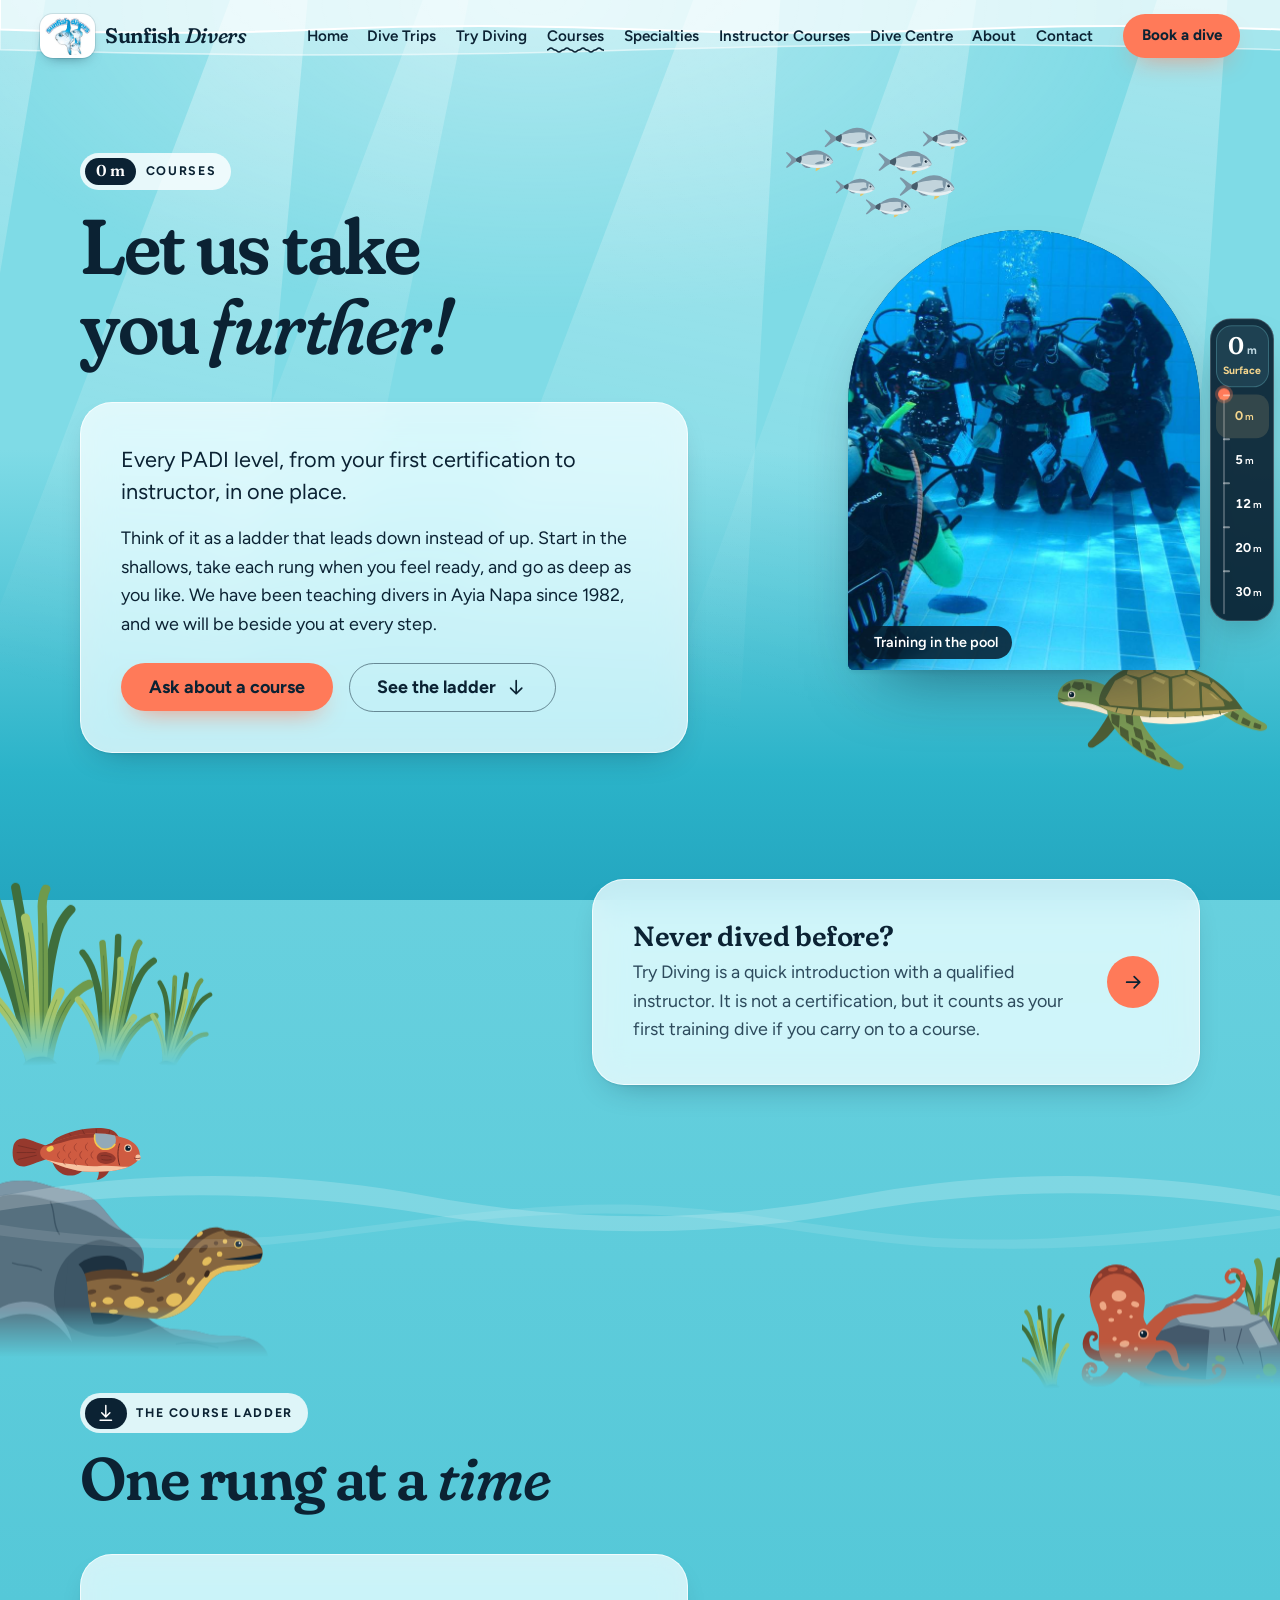
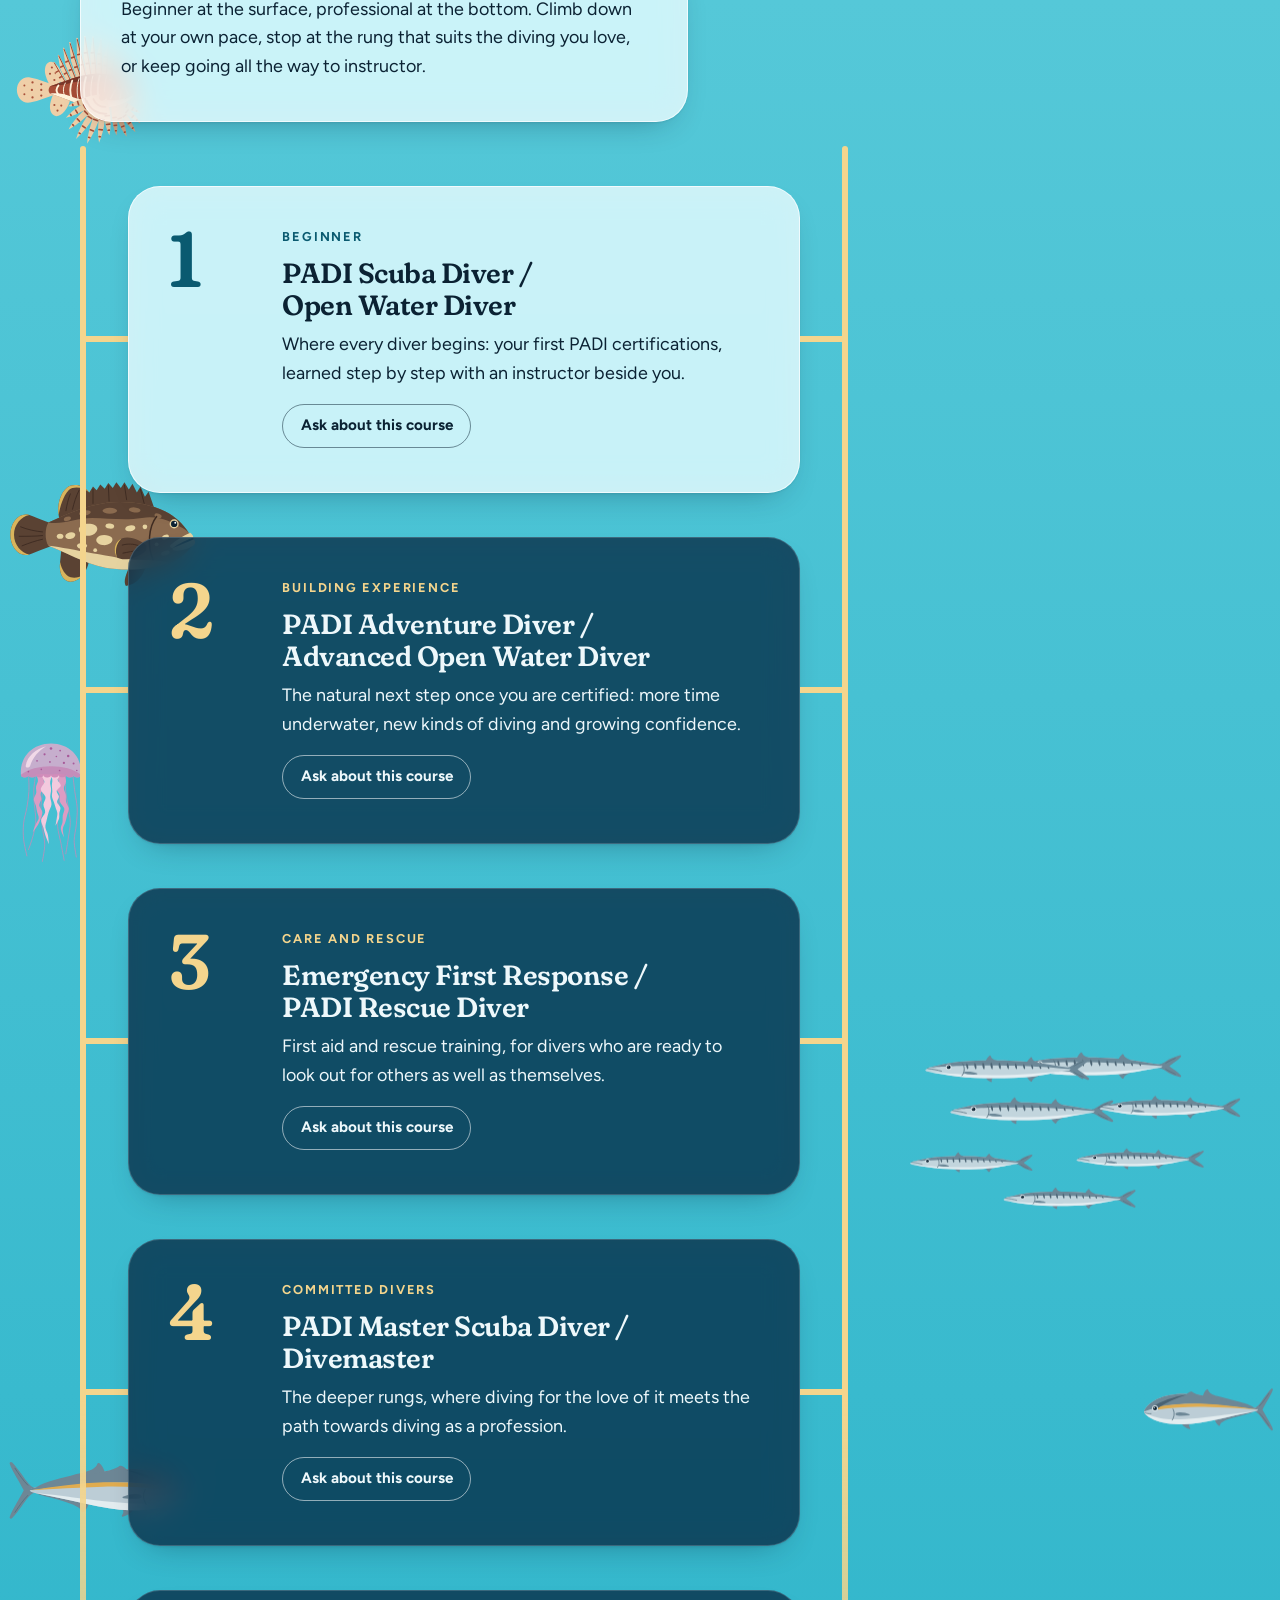
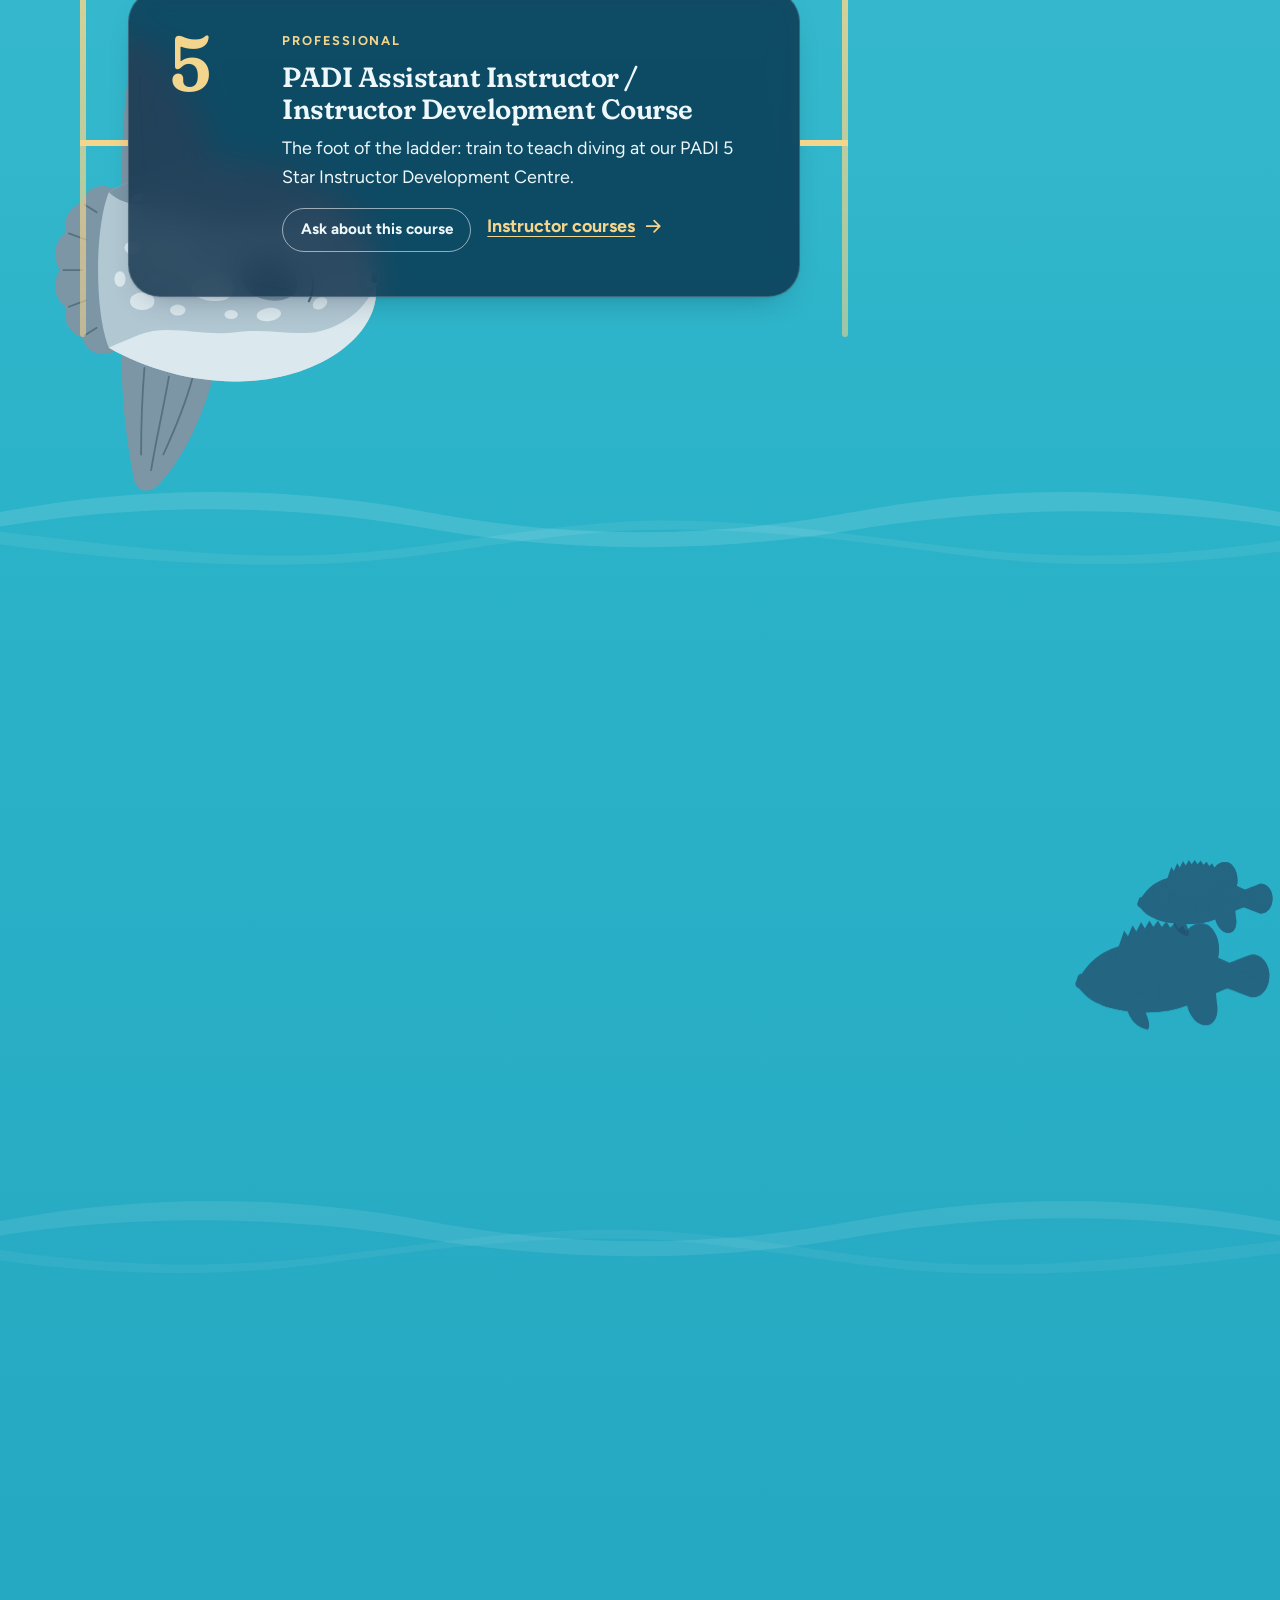
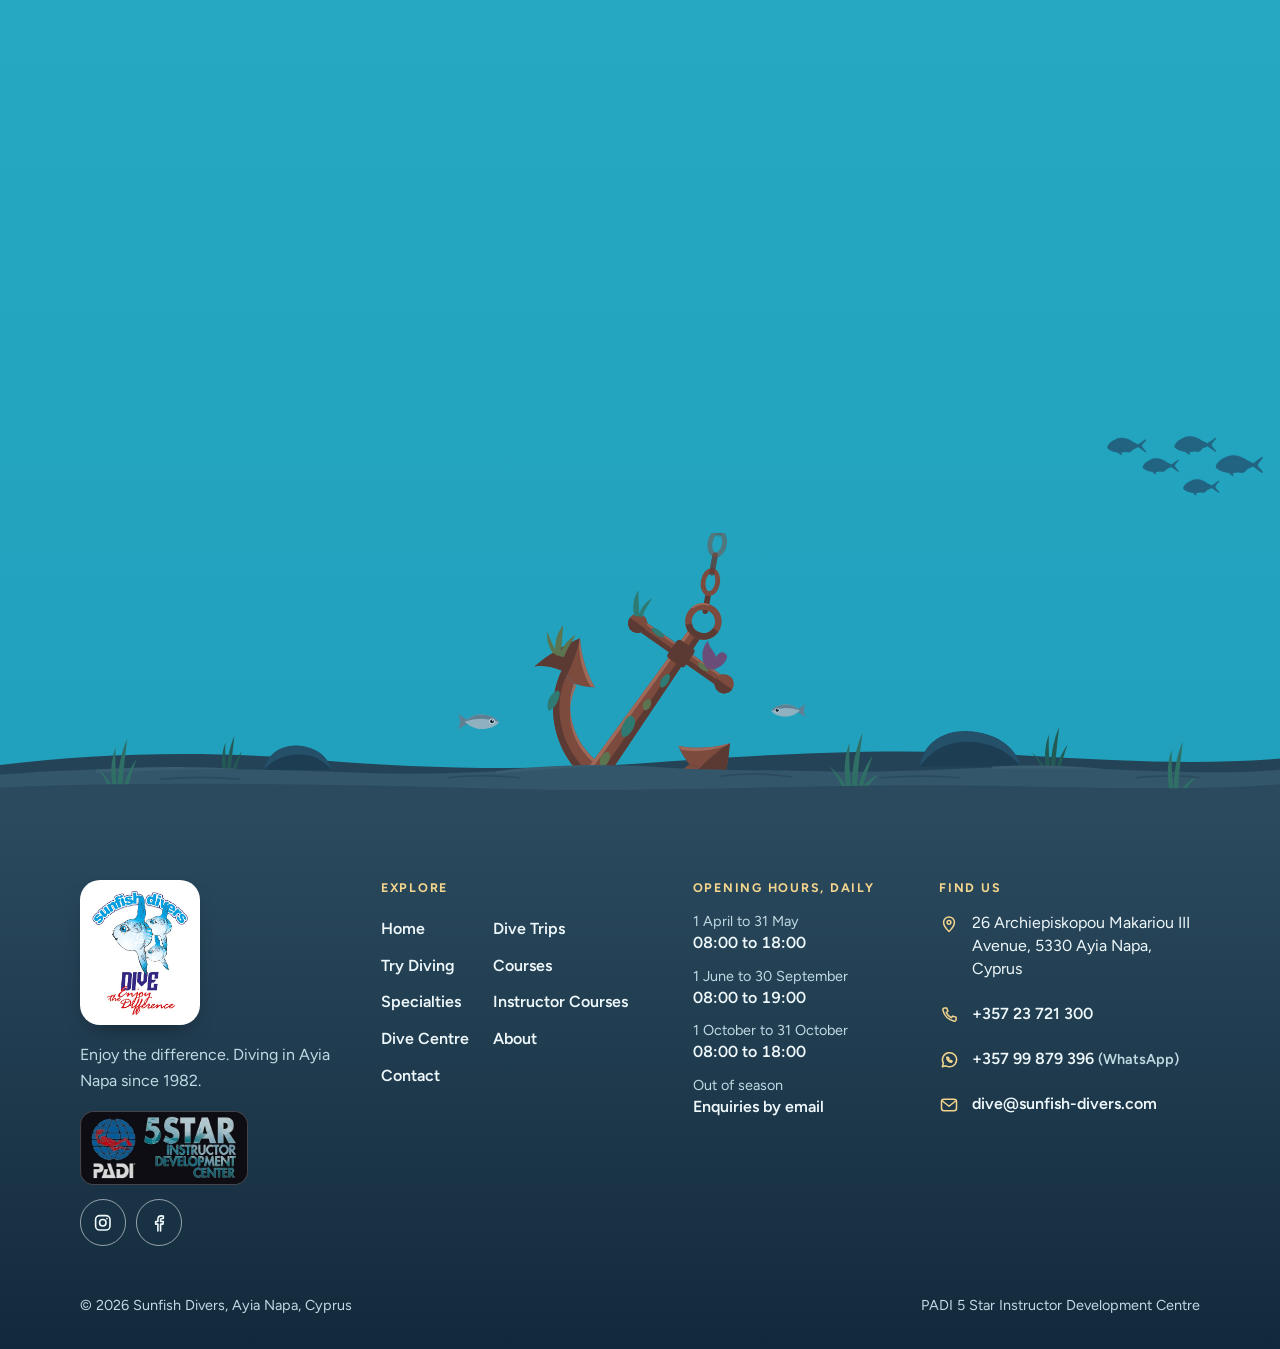
==== courses.html @ 06065b2b "first" ====
<!doctype html>
<html lang="en" class="no-js">
<head>
  <meta charset="utf-8">
  <meta name="viewport" content="width=device-width, initial-scale=1, viewport-fit=cover">
  <title>PADI Courses | Sunfish Divers, Ayia Napa</title>
  <meta name="description" content="PADI courses in Ayia Napa, from Scuba Diver and Open Water Diver to Rescue Diver, Divemaster and the Instructor Development Course. Let us take you further, one rung at a time.">
  <meta name="theme-color" content="#7fdbe6">
  <!-- TODO: remove at launch (keeps the temporary test site out of search engines) -->
  <meta name="robots" content="noindex, nofollow">

  <meta property="og:type" content="website">
  <meta property="og:site_name" content="Sunfish Divers">
  <meta property="og:locale" content="en_GB">
  <meta property="og:title" content="PADI Courses | Sunfish Divers, Ayia Napa">
  <meta property="og:description" content="PADI courses in Ayia Napa, from Scuba Diver and Open Water Diver to Rescue Diver, Divemaster and the Instructor Development Course. Let us take you further, one rung at a time.">
  <!-- TODO: owner to confirm the final page URLs. og:url and og:image must be full addresses on the final domain -->
  <meta property="og:url" content="https://sunfish-divers.com/courses.html">
  <meta property="og:image" content="https://sunfish-divers.com/assets/img/og-sunfish-divers.jpg">
  <meta name="twitter:card" content="summary_large_image">

  <link rel="icon" href="assets/svg/favicon.svg" type="image/svg+xml">

  <script>
    /* no-js -> js, plus a failsafe: if js/ocean.js has not started after 3 s,
       show all content (.reveal-all) and use the plain in-flow header (.no-engine). */
    (function (d, w) {
      var h = d.documentElement;
      h.classList.remove('no-js');
      h.classList.add('js');
      setTimeout(function () {
        if (w.__sunfishReady) return;
        h.classList.add('reveal-all', 'no-engine');
        var n = 0, t = setInterval(function () {
          if (w.__sunfishReady || ++n > 120) {
            clearInterval(t);
            if (w.__sunfishReady) h.classList.remove('no-engine');
          }
        }, 500);
      }, 3000);
    })(document, window);
  </script>

  <link rel="preconnect" href="https://fonts.googleapis.com">
  <link rel="preconnect" href="https://fonts.gstatic.com" crossorigin>
  <link rel="stylesheet" href="https://fonts.googleapis.com/css2?family=Figtree:ital,wght@0,400..800;1,400..800&amp;family=Fraunces:ital,opsz,wght,SOFT@0,9..144,400..700,0..100;1,9..144,400..700,0..100&amp;display=swap">
  <link rel="stylesheet" href="css/styles.css">
</head>
<body data-page="courses">
  <div class="ocean" id="ocean" aria-hidden="true"></div>
  <a class="skip-link" href="#main">Skip to content</a>

  <!-- ===== HEADER (identical on every page; only aria-current moves) ===== -->
  <header class="site-header" data-header>
    <div class="site-header__inner">
      <!-- Logo: the sunfish emblem of the real logo (assets/img/logo-sunfish-divers-emblem.jpg) beside the text wordmark -->
      <a class="logo" href="index.html" aria-label="Sunfish Divers, home">
        <span class="logo__tile"><img class="logo__mark" src="assets/img/logo-sunfish-divers-emblem.jpg" alt="" width="244" height="200" fetchpriority="high"></span>
        <span class="logo__text">Sunfish <em>Divers</em></span>
      </a>

      <button class="menu-toggle" type="button" data-menu-toggle aria-expanded="false" aria-controls="site-nav">
        <span class="menu-toggle__label">Menu</span>
        <span class="menu-toggle__icon" aria-hidden="true"><span></span><span></span><span></span></span>
      </button>

      <nav class="site-nav" id="site-nav" aria-label="Main">
        <div class="site-nav__inner">
          <ul class="site-nav__list">
            <li><a href="index.html">Home</a></li>
            <li><a href="dive-trips.html">Dive Trips</a></li>
            <li><a href="try-diving.html">Try Diving</a></li>
            <li><a href="courses.html" aria-current="page">Courses</a></li>
            <li><a href="specialties.html">Specialties</a></li>
            <li><a href="instructor-courses.html">Instructor Courses</a></li>
            <li><a href="dive-centre.html">Dive Centre</a></li>
            <li><a href="about.html">About</a></li>
            <li><a href="contact.html">Contact</a></li>
          </ul>
          <div class="site-nav__extra">
            <a class="btn btn--primary btn--lg" href="contact.html">Book a dive</a>
            <p class="site-nav__contact">
              <a href="tel:+35723721300"><svg class="icon" viewBox="0 0 24 24" aria-hidden="true" focusable="false"><path d="M6.6 3.5h2.7l1.4 4-2 1.6a12 12 0 0 0 6.2 6.2l1.6-2 4 1.4v2.7a2 2 0 0 1-2.2 2A17.5 17.5 0 0 1 4.6 5.7a2 2 0 0 1 2-2.2z"/></svg>+357 23 721 300</a>
              <a href="mailto:dive@sunfish-divers.com"><svg class="icon" viewBox="0 0 24 24" aria-hidden="true" focusable="false"><rect x="3" y="5" width="18" height="14" rx="3"/><path d="m4.5 7.5 7.5 6 7.5-6"/></svg>dive@sunfish-divers.com</a>
            </p>
          </div>
        </div>
      </nav>

      <a class="btn btn--primary btn--sm site-header__cta" href="contact.html">Book a dive</a>
    </div>
  </header>
  <!-- ===== /HEADER ===== -->

  <main id="main">

    <!-- Surface: page hero -->
    <div class="page-hero">
      <div class="wrap split split--wide-left">
        <div>
          <div data-tone-auto>
            <p class="depth-mark"><span class="depth-mark__m">0 m</span> Courses</p>
            <h1 class="page-hero__title">Let us take you <em>further!</em></h1>
          </div>
          <div class="panel page-hero__intro reveal">
            <p class="lead">Every PADI level, from your first certification to instructor, in one place.</p>
            <p>Think of it as a ladder that leads down instead of up. Start in the shallows, take each rung when you feel ready, and go as deep as you like. We have been teaching divers in Ayia Napa since 1982, and we will be beside you at every step.</p>
            <div class="cluster">
              <a class="btn btn--primary" href="contact.html">Ask about a course</a>
              <a class="btn btn--ghost" href="#ladder">See the ladder <svg class="icon" viewBox="0 0 24 24" aria-hidden="true" focusable="false"><path d="M12 5v14M6 13l6 6 6-6"/></svg></a>
            </div>
          </div>
        </div>
        <figure class="photo photo--portrait photo--arch photo--lift split__drop reveal" data-file="assets/img/courses-pool-training.jpg" style="--reveal-delay: 150ms; --photo-pos: 63% 50%">
          <img src="assets/img/courses-pool-training.jpg" alt="Four divers kneeling on the floor of a swimming pool, facing a fifth diver in the foreground" loading="eager" fetchpriority="high" width="1200" height="900">
          <figcaption>Training in the pool</figcaption>
        </figure>
      </div>
    </div>

    <!-- Just below the surface: the step before the first rung -->
    <section class="section section--tight" aria-label="New to diving">
      <div class="wrap">
        <a class="panel link-card panel--right reveal" href="try-diving.html">
          <span class="link-card__title">Never dived before?</span>
          <span class="link-card__text">Try Diving is a quick introduction with a qualified instructor. It is not a certification, but it counts as your first training dive if you carry on to a course.</span>
          <span class="link-card__arrow"><svg class="icon" viewBox="0 0 24 24" aria-hidden="true" focusable="false"><path d="M5 12h14M13 6l6 6-6 6"/></svg></span>
        </a>
      </div>
    </section>

    <div class="wave-divider" aria-hidden="true">
      <svg viewBox="0 0 1440 100" preserveAspectRatio="none" focusable="false">
        <path fill="currentColor" opacity=".2" d="M0 38c160-30 320-30 480 0s320 30 480 0 320-30 480 0v16c-160-26-320-26-480 2s-320 28-480 2-320-28-480-4z"/>
        <path fill="currentColor" opacity=".11" d="M0 70c120 18 240 22 360 8s240-34 360-30 240 34 360 38 240-12 360-26v14c-120 16-240 26-360 22s-240-34-360-38-240 12-360 28S120 98 0 82z"/>
      </svg>
    </div>

    <!-- The course ladder: beginner at the surface, professional at the bottom -->
    <section class="section" id="ladder" aria-labelledby="ladder-title">
      <div class="wrap">
        <div class="section-head reveal" data-tone-auto>
          <p class="depth-mark"><span class="depth-mark__m"><svg class="icon" viewBox="0 0 24 24" aria-hidden="true" focusable="false"><path d="M12 3v14M7 12l5 5 5-5M5 21h14"/></svg></span> The course ladder</p>
          <h2 class="display" id="ladder-title">One rung at a <em>time</em></h2>
        </div>

        <div class="stack">
          <div class="panel panel--left reveal">
            <p>Beginner at the surface, professional at the bottom. Climb down at your own pace, stop at the rung that suits the diving you love, or keep going all the way to instructor.</p>
          </div>

          <ol class="ladder">
            <li class="ladder__rung reveal">
              <div class="panel rung">
                <span class="rung__num" aria-hidden="true">1</span>
                <div class="rung__body">
                  <p class="eyebrow">Beginner</p>
                  <h3 class="rung__title">PADI Scuba Diver&nbsp;/<br>Open Water Diver</h3>
                  <p>Where every diver begins: your first PADI certifications, learned step by step with an instructor beside you.</p>
                  <!-- TODO: details from live site -->
                  <a class="btn btn--ghost btn--sm" href="contact.html">Ask about this course</a>
                </div>
              </div>
            </li>

            <li class="ladder__rung reveal">
              <div class="panel rung">
                <span class="rung__num" aria-hidden="true">2</span>
                <div class="rung__body">
                  <p class="eyebrow">Building experience</p>
                  <h3 class="rung__title">PADI Adventure Diver&nbsp;/<br>Advanced Open Water Diver</h3>
                  <p>The natural next step once you are certified: more time underwater, new kinds of diving and growing confidence.</p>
                  <!-- TODO: details from live site -->
                  <a class="btn btn--ghost btn--sm" href="contact.html">Ask about this course</a>
                </div>
              </div>
            </li>

            <li class="ladder__rung reveal">
              <div class="panel rung">
                <span class="rung__num" aria-hidden="true">3</span>
                <div class="rung__body">
                  <p class="eyebrow">Care and rescue</p>
                  <h3 class="rung__title">Emergency First Response&nbsp;/<br>PADI Rescue Diver</h3>
                  <p>First aid and rescue training, for divers who are ready to look out for others as well as themselves.</p>
                  <!-- TODO: details from live site -->
                  <a class="btn btn--ghost btn--sm" href="contact.html">Ask about this course</a>
                </div>
              </div>
            </li>

            <li class="ladder__rung reveal">
              <div class="panel rung">
                <span class="rung__num" aria-hidden="true">4</span>
                <div class="rung__body">
                  <p class="eyebrow">Committed divers</p>
                  <h3 class="rung__title">PADI Master Scuba Diver&nbsp;/<br>Divemaster</h3>
                  <p>The deeper rungs, where diving for the love of it meets the path towards diving as a profession.</p>
                  <!-- TODO: details from live site -->
                  <a class="btn btn--ghost btn--sm" href="contact.html">Ask about this course</a>
                </div>
              </div>
            </li>

            <li class="ladder__rung reveal">
              <div class="panel rung">
                <span class="rung__num" aria-hidden="true">5</span>
                <div class="rung__body">
                  <p class="eyebrow">Professional</p>
                  <h3 class="rung__title">PADI Assistant Instructor&nbsp;/<br>Instructor Development Course</h3>
                  <p>The foot of the ladder: train to teach diving at our PADI 5 Star Instructor Development Centre.</p>
                  <!-- TODO: details from live site -->
                  <div class="cluster">
                    <a class="btn btn--ghost btn--sm" href="contact.html">Ask about this course</a>
                    <a class="text-link" href="instructor-courses.html">Instructor courses <svg class="icon" viewBox="0 0 24 24" aria-hidden="true" focusable="false"><path d="M5 12h14M13 6l6 6-6 6"/></svg></a>
                  </div>
                </div>
              </div>
            </li>
          </ol>
        </div>
      </div>
    </section>

    <div class="wave-divider wave-divider--flip" aria-hidden="true">
      <svg viewBox="0 0 1440 100" preserveAspectRatio="none" focusable="false">
        <path fill="currentColor" opacity=".12" d="M0 38c160-30 320-30 480 0s320 30 480 0 320-30 480 0v16c-160-26-320-26-480 2s-320 28-480 2-320-28-480-4z"/>
        <path fill="currentColor" opacity=".07" d="M0 70c120 18 240 22 360 8s240-34 360-30 240 34 360 38 240-12 360-26v14c-120 16-240 26-360 22s-240-34-360-38-240 12-360 28S120 98 0 82z"/>
      </svg>
    </div>

    <!-- Off to the side of the ladder: specialties -->
    <section class="section" aria-labelledby="specialties-title">
      <div class="wrap">
        <div class="section-head section-head--right reveal" data-tone-auto>
          <p class="depth-mark"><span class="depth-mark__m"><svg class="icon" viewBox="0 0 24 24" aria-hidden="true" focusable="false"><circle cx="12" cy="12" r="8.5"/><path d="m15.5 8.5-2 5-5 2 2-5z"/></svg></span> Specialties</p>
          <h2 class="display" id="specialties-title">Branch out along the <em>way</em></h2>
        </div>
        <a class="panel link-card panel--right reveal" href="specialties.html" style="--panel-max: 46rem">
          <span class="link-card__title">PADI Specialties</span>
          <span class="link-card__text">Fourteen specialty courses to shape the diver you want to be, from Deep Diver and Wreck Diver to Night Diver and Underwater Naturalist.</span>
          <span class="link-card__arrow"><svg class="icon" viewBox="0 0 24 24" aria-hidden="true" focusable="false"><path d="M5 12h14M13 6l6 6-6 6"/></svg></span>
        </a>
      </div>
    </section>

    <div class="wave-divider" aria-hidden="true">
      <svg viewBox="0 0 1440 100" preserveAspectRatio="none" focusable="false">
        <path fill="currentColor" opacity=".09" d="M0 38c160-30 320-30 480 0s320 30 480 0 320-30 480 0v16c-160-26-320-26-480 2s-320 28-480 2-320-28-480-4z"/>
        <path fill="currentColor" opacity=".05" d="M0 70c120 18 240 22 360 8s240-34 360-30 240 34 360 38 240-12 360-26v14c-120 16-240 26-360 22s-240-34-360-38-240 12-360 28S120 98 0 82z"/>
      </svg>
    </div>

    <!-- Near the seabed: closing call to action -->
    <section class="section" aria-labelledby="next-rung-title">
      <div class="wrap split split--wide-left">
        <div class="panel cta-card cta-card--left reveal" data-bar-hide>
          <p class="eyebrow">Your next step</p>
          <h2 class="cta-card__title" id="next-rung-title">Not sure which rung is yours?</h2>
          <p class="lead">Tell us what you have done so far and where you would like to go. We will suggest your next step and plan it with you.</p>
          <ul class="checklist">
            <li>PADI 5 Star Instructor Development Centre</li>
            <li>Full-time PADI Course Director</li>
            <li>Multilingual instructors</li>
            <li>Teaching divers in Ayia Napa since 1982</li>
          </ul>
          <!-- TODO: owner to supply course details and schedules from the live site -->
          <div class="cluster">
            <a class="btn btn--primary" href="contact.html">Get in touch <svg class="icon" viewBox="0 0 24 24" aria-hidden="true" focusable="false"><path d="M5 12h14M13 6l6 6-6 6"/></svg></a>
            <a class="text-link" href="mailto:dive@sunfish-divers.com">Email us</a>
          </div>
        </div>
        <figure class="photo photo--portrait photo--lift photo--tilt-r split__drop reveal" data-file="assets/img/diver-on-buoy-line.jpg" style="--reveal-delay: 120ms">
          <img src="assets/img/diver-on-buoy-line.jpg" alt="A diver holding the chain beneath a buoy, silhouetted against the bright surface" loading="lazy" decoding="async" width="450" height="563">
          <figcaption>On the buoy line</figcaption>
        </figure>
      </div>
    </section>

    <!-- Seabed vignette: inline SVG scene, filled by the embed tool. Do not edit between the markers. -->
    <div class="seabed" aria-hidden="true"><!-- SEABED:BEGIN seabed-courses -->
<svg xmlns="http://www.w3.org/2000/svg" viewBox="0 0 1600 360" preserveAspectRatio="xMidYMax slice" aria-hidden="true" focusable="false"><path fill="#244356" d="M0 290C130 274 270 272 400 284C520 294 660 298 800 288C950 278 1100 266 1280 278C1400 285 1500 290 1600 282L1600 360L0 360Z"/><path fill="#1c3d52" d="M1150 292C1154 262 1180 246 1212 248C1246 250 1270 268 1276 292Z"/><path fill="#24506a" d="M1150 292C1154 262 1180 246 1212 248C1246 250 1270 268 1276 292C1262 274 1240 262 1212 261S1164 272 1150 292Z"/><path fill="#1c3d52" d="M330 296C334 276 352 264 374 266C396 268 410 280 414 296Z"/><path fill="#24506a" d="M330 296C334 276 352 264 374 266C396 268 410 280 414 296C404 284 392 277 374 277S340 284 330 296Z"/><g transform="translate(1316 300) scale(.8)"><g class="sf-sway" style="transform-origin:0px 0px;--sf-amp:4deg;--sf-dur:5.2s;--sf-delay:-2s" fill="#245a55"><path d="M-9 2C-14 -20 -13 -42 -6 -60C-7 -40 -6 -18 -3 2Z"/><path d="M-3 2C-4 -26 1 -52 10 -72C7 -48 4 -22 3 2Z"/><path d="M3 2C7 -16 14 -32 23 -44C18 -30 13 -14 9 2Z"/><path d="M-12 2C-19 -12 -25 -24 -33 -32C-25 -26 -14 -14 -6 2Z"/></g></g><g transform="translate(286 304) scale(.7)"><g class="sf-sway" style="transform-origin:0px 0px;--sf-amp:4deg;--sf-dur:4.6s" fill="#245a55"><path d="M-9 2C-14 -20 -13 -42 -6 -60C-7 -40 -6 -18 -3 2Z"/><path d="M-3 2C-4 -26 1 -52 10 -72C7 -48 4 -22 3 2Z"/><path d="M3 2C7 -16 14 -32 23 -44C18 -30 13 -14 9 2Z"/></g></g><g transform="translate(879.3 110.6) rotate(10)" fill="none" stroke-linecap="round"><path stroke="#5c3a34" stroke-width="7" d="M0 -13L0 -35"/><ellipse cx="0" cy="-50" rx="9" ry="14.5" stroke="#7d4a3e" stroke-width="6"/><g opacity=".8"><path stroke="#5c3a34" stroke-width="7" d="M0 -62L0 -84"/></g><g opacity=".5"><ellipse cx="0" cy="-99" rx="9" ry="14.5" stroke="#7d4a3e" stroke-width="6"/></g><g opacity=".25"><path stroke="#5c3a34" stroke-width="7" d="M0 -111L0 -133"/></g></g><g transform="translate(748 298) rotate(35) scale(1.1)"><path fill="#7d4a3e" d="M-100 -70C-92 -22 -50 14 0 16C50 14 92 -22 100 -70L80 -66C72 -34 40 -8 0 -8C-40 -8 -72 -34 -80 -66Z"/><path fill="#7d4a3e" d="M-104 -112C-114 -95 -123 -76 -128 -56C-119 -64 -109 -68 -100 -70L-80 -66C-73 -68 -65 -71 -58 -76C-76 -84 -92 -97 -104 -112ZM104 -112C114 -95 123 -76 128 -56C119 -64 109 -68 100 -70L80 -66C73 -68 65 -71 58 -76C76 -84 92 -97 104 -112Z"/><path fill="#5c3a34" d="M-100 -70C-92 -22 -50 14 0 16C50 14 92 -22 100 -70L92 -68.5C85 -27 47 6 0 8C-47 6 -85 -27 -92 -68.5Z"/><path fill="#5c3a34" d="M-104 -112C-114 -95 -123 -76 -128 -56C-119 -64 -109 -68 -100 -70L-92 -68.5C-94 -83 -98 -98 -104 -112ZM104 -112C114 -95 123 -76 128 -56C119 -64 109 -68 100 -70L92 -68.5C94 -83 98 -98 104 -112Z"/><path fill="#a06a5a" d="M-104 -112C-92 -97 -76 -84 -58 -76L-63 -74C-78 -81 -91 -92 -101 -106ZM-80 -66C-72 -34 -40 -8 0 -8L0 -4.5C-42 -5 -70 -30 -76.5 -65.3ZM104 -112C92 -97 76 -84 58 -76L63 -74C78 -81 91 -92 101 -106Z"/><path fill="#7d4a3e" d="M-12 6L-8 -194L8 -194L12 6Z"/><path fill="#5c3a34" d="M3 6L2 -194L8 -194L12 6Z"/><path fill="#a06a5a" d="M-12 6L-8 -194L-4.5 -194L-8 6Z"/><rect x="-58" y="-170" width="116" height="13" rx="6.5" fill="#7d4a3e"/><path fill="#5c3a34" d="M-56 -162.5L56 -162.5C56 -159 54 -157 51.5 -157L-51.5 -157C-54 -157 -56 -159 -56 -162.5Z"/><path fill="#a06a5a" d="M-52 -169.6L52 -169.6L52 -167.8L-52 -167.8Z"/><rect x="-12" y="-176" width="24" height="25" rx="4" fill="#5c3a34"/><circle cx="-60" cy="-163.5" r="11" fill="#7d4a3e"/><circle cx="60" cy="-163.5" r="11" fill="#7d4a3e"/><path fill="#5c3a34" d="M-71 -163.5A11 11 0 0 0 -49 -163.5ZM49 -163.5A11 11 0 0 0 71 -163.5Z"/><circle cx="0" cy="-208" r="17" fill="none" stroke="#7d4a3e" stroke-width="7.5"/><path fill="none" stroke="#5c3a34" stroke-width="7.5" d="M-12 -196A17 17 0 0 0 17 -208"/><path fill="none" stroke="#a06a5a" stroke-width="2" stroke-linecap="round" d="M-19 -214A20 20 0 0 1 -6 -227"/><g fill="#2f7a72"><path d="M-8 -70C-10 -62 -6 -50 0 -48C5 -50 6 -60 3 -68C0 -74 -6 -76 -8 -70Z"/><path d="M0 -134C-3 -128 -1 -120 4 -119C8 -121 8 -130 5 -135C3 -137 1 -137 0 -134Z"/><path d="M-92 -46C-96 -38 -92 -28 -86 -24C-82 -28 -82 -38 -86 -46C-88 -50 -91 -50 -92 -46Z"/><path d="M-44 -168C-40 -172 -30 -172 -26 -168C-28 -164 -40 -163 -44 -168Z"/></g><g fill="#5c7550"><path d="M-2 -98C-4 -93 -2 -88 3 -87C7 -89 7 -95 4 -99C2 -101 -1 -101 -2 -98Z"/><path d="M22 -166C26 -170 34 -169 37 -165C34 -161 25 -161 22 -166Z"/><path d="M-6 -22C-9 -16 -6 -8 0 -6C4 -8 4 -16 1 -22C-1 -25 -5 -25 -6 -22Z"/></g></g><g class="sf-sway" style="transform-origin:699px 152px;--sf-amp:6deg;--sf-dur:3.8s" fill="#5c7550"><path d="M695 153C692 139 696 125 704 115C703 127 702 141 701 153Z"/><path d="M699 154C702 143 710 133 720 127C714 137 708 147 705 155Z"/><path d="M692 151C686 143 683 133 684 123C688 133 692 143 697 151Z"/></g><g class="sf-sway" style="transform-origin:797px 103px;--sf-amp:6deg;--sf-dur:3.4s;--sf-delay:-.8s" fill="#2f7a72"><path d="M793 104C790 92 792 80 798 72C798 84 799 94 799 104Z"/><path d="M798 104C801 94 807 86 815 82C810 90 805 98 803 105Z"/></g><g class="sf-sway" style="transform-origin:889px 168px;--sf-amp:5deg;--sf-dur:4.4s;--sf-delay:-1.5s" fill="#6a4d78"><path d="M883 169C875 157 877 143 885 135C887 145 893 147 895 155C899 147 907 147 909 155C907 163 899 169 891 171Z"/></g><path fill="#33566a" d="M0 302C140 290 300 294 460 300C540 303 620 298 690 293C740 289 790 290 830 293C870 296 930 296 1040 298C1150 301 1240 288 1360 294C1450 298 1530 302 1600 296L1600 360L0 360Z"/><path fill="#3a5d70" d="M620 298C650 293 700 290 760 290C720 293 670 296 620 301ZM120 296C180 291 250 292 300 295C240 295 180 297 120 300ZM1240 292C1290 289 1340 291 1380 295C1330 294 1290 294 1240 295Z"/><path fill="none" stroke="#2b4a5e" stroke-width="2" stroke-linecap="round" d="M560 306C590 302 620 303 650 306M900 304C930 300 965 301 990 305M200 308C240 304 270 305 300 308M1100 306C1140 303 1170 303 1200 306M1420 306C1450 303 1480 303 1500 306"/><g transform="translate(600 236) scale(1.2)"><g class="sf-drift" style="--sf-dx:22px;--sf-dy:-4px;--sf-dur:11s"><g class="sf-wag" style="transform-origin:-12px 0px;--sf-dur:.9s"><path fill="#5f7f92" d="M-10 0L-23 -8C-20 -3 -20 3 -23 8Z"/></g><path fill="#8fb0bf" d="M20 .5C16 -5 8 -8 0 -7.5C-7 -7 -12 -3.5 -16 0C-12 3.5 -7 7 0 7.5C8 8 16 5.5 20 .5Z"/><path fill="#5f7f92" d="M20 .5C16 -5 8 -8 0 -7.5C-7 -7 -12 -3.5 -16 0C-9 -2.5 -2 -3.5 5 -3S15 -1.5 20 .5Z"/><circle cx="12.5" cy="-.5" r="2.9" fill="#c9dde4"/><circle cx="12.5" cy="-.5" r="2" fill="#0b2233"/><circle cx="13.2" cy="-1.2" r=".6" fill="#fff"/></g></g><g transform="translate(984 222) scale(-1 1)"><g class="sf-drift" style="--sf-dx:18px;--sf-dy:3px;--sf-dur:13s;--sf-delay:-4s"><g class="sf-wag" style="transform-origin:-12px 0px;--sf-dur:1s"><path fill="#5f7f92" d="M-10 0L-23 -8C-20 -3 -20 3 -23 8Z"/></g><path fill="#8fb0bf" d="M20 .5C16 -5 8 -8 0 -7.5C-7 -7 -12 -3.5 -16 0C-12 3.5 -7 7 0 7.5C8 8 16 5.5 20 .5Z"/><path fill="#5f7f92" d="M20 .5C16 -5 8 -8 0 -7.5C-7 -7 -12 -3.5 -16 0C-9 -2.5 -2 -3.5 5 -3S15 -1.5 20 .5Z"/><circle cx="12.5" cy="-.5" r="2.9" fill="#c9dde4"/><circle cx="12.5" cy="-.5" r="2" fill="#0b2233"/><circle cx="11.8" cy="-1.2" r=".6" fill="#fff"/></g></g><g transform="translate(1068 322)"><g class="sf-sway" style="transform-origin:0px 0px;--sf-amp:5deg;--sf-dur:4.4s;--sf-delay:-1s" fill="#2f6f66"><path d="M-9 2C-14 -20 -13 -42 -6 -60C-7 -40 -6 -18 -3 2Z"/><path d="M-3 2C-4 -26 1 -52 10 -72C7 -48 4 -22 3 2Z"/><path d="M3 2C7 -16 14 -32 23 -44C18 -30 13 -14 9 2Z"/><path d="M-12 2C-19 -12 -25 -24 -33 -32C-25 -26 -14 -14 -6 2Z"/><path d="M6 2C12 -8 20 -16 30 -20C24 -14 17 -6 12 2Z"/></g></g><g transform="translate(150 322) scale(.9)"><g class="sf-sway" style="transform-origin:0px 0px;--sf-amp:5deg;--sf-dur:5s;--sf-delay:-3s" fill="#2f6f66"><path d="M-9 2C-14 -20 -13 -42 -6 -60C-7 -40 -6 -18 -3 2Z"/><path d="M-3 2C-4 -26 1 -52 10 -72C7 -48 4 -22 3 2Z"/><path d="M3 2C7 -16 14 -32 23 -44C18 -30 13 -14 9 2Z"/><path d="M-12 2C-19 -12 -25 -24 -33 -32C-25 -26 -14 -14 -6 2Z"/></g></g><g transform="translate(1470 322) scale(.85)"><g class="sf-sway" style="transform-origin:0px 0px;--sf-amp:5deg;--sf-dur:4.8s;--sf-delay:-2.2s" fill="#2f6f66"><path d="M-9 2C-14 -20 -13 -42 -6 -60C-7 -40 -6 -18 -3 2Z"/><path d="M-3 2C-4 -26 1 -52 10 -72C7 -48 4 -22 3 2Z"/><path d="M6 2C12 -8 20 -16 30 -20C24 -14 17 -6 12 2Z"/></g></g><path fill="#2b4a5e" d="M0 318C200 310 420 314 640 320C840 325 1040 312 1240 316C1400 319 1500 322 1600 314L1600 360L0 360Z"/></svg>
<!-- SEABED:END --></div>
  </main>

  <!-- ===== FOOTER (identical on every page) ===== -->
  <footer class="site-footer">
    <div class="wrap">
      <div class="site-footer__grid">
        <div class="site-footer__brand">
          <!-- Logo: the real Sunfish Divers logo (assets/img/logo-sunfish-divers.jpg) -->
          <a class="logo logo--full" href="index.html" aria-label="Sunfish Divers, home">
            <img src="assets/img/logo-sunfish-divers.jpg" alt="" loading="lazy" decoding="async" width="395" height="500">
          </a>
          <p class="site-footer__tagline">Enjoy the difference. Diving in Ayia Napa since 1982.</p>
          <!-- PADI badge: the official badge image from the live site (assets/img/padi-5-star-idc-badge.jpg) -->
          <div class="site-footer__marks">
            <img class="padi-badge" src="assets/img/padi-5-star-idc-badge.jpg" alt="PADI 5 Star Instructor Development Centre" loading="lazy" decoding="async" width="488" height="211">
            <ul class="social">
              <li><a href="https://www.instagram.com/sunfishdivers/" target="_blank" rel="noopener" aria-label="Sunfish Divers on Instagram"><svg class="icon" viewBox="0 0 24 24" aria-hidden="true" focusable="false"><rect x="4" y="4" width="16" height="16" rx="4.5"/><circle cx="12" cy="12" r="3.6"/><path d="M16.6 7.4h.01"/></svg></a></li>
              <li><a href="https://www.facebook.com/sunfishdivers/" target="_blank" rel="noopener" aria-label="Sunfish Divers on Facebook"><svg class="icon" viewBox="0 0 24 24" aria-hidden="true" focusable="false"><path d="M14 21v-7.5h2.6l.4-3H14V8.8c0-1 .5-1.6 1.8-1.6H17V4.5c-.6-.1-1.4-.2-2.3-.2-2.3 0-3.7 1.4-3.7 3.9v2.3H8.5v3H11V21"/></svg></a></li>
            </ul>
          </div>
        </div>

        <nav aria-label="Footer">
          <h2 class="site-footer__title">Explore</h2>
          <ul class="site-footer__links">
            <li><a href="index.html">Home</a></li>
            <li><a href="dive-trips.html">Dive Trips</a></li>
            <li><a href="try-diving.html">Try Diving</a></li>
            <li><a href="courses.html">Courses</a></li>
            <li><a href="specialties.html">Specialties</a></li>
            <li><a href="instructor-courses.html">Instructor Courses</a></li>
            <li><a href="dive-centre.html">Dive Centre</a></li>
            <li><a href="about.html">About</a></li>
            <li><a href="contact.html">Contact</a></li>
          </ul>
        </nav>

        <div>
          <h2 class="site-footer__title">Opening hours, daily</h2>
          <ul class="site-footer__hours">
            <li><span>1 April to 31 May</span><span>08:00 to 18:00</span></li>
            <li><span>1 June to 30 September</span><span>08:00 to 19:00</span></li>
            <li><span>1 October to 31 October</span><span>08:00 to 18:00</span></li>
            <li><span>Out of season</span><span>Enquiries by email</span></li>
          </ul>
        </div>

        <div>
          <h2 class="site-footer__title">Find us</h2>
          <ul class="site-footer__contact">
            <li><svg class="icon" viewBox="0 0 24 24" aria-hidden="true" focusable="false"><path d="M12 21s-6.5-6-6.5-11a6.5 6.5 0 0 1 13 0c0 5-6.5 11-6.5 11z"/><circle cx="12" cy="10" r="2.3"/></svg><span>26 Archiepiskopou Makariou III Avenue, 5330 Ayia Napa, Cyprus</span></li>
            <li><svg class="icon" viewBox="0 0 24 24" aria-hidden="true" focusable="false"><path d="M6.6 3.5h2.7l1.4 4-2 1.6a12 12 0 0 0 6.2 6.2l1.6-2 4 1.4v2.7a2 2 0 0 1-2.2 2A17.5 17.5 0 0 1 4.6 5.7a2 2 0 0 1 2-2.2z"/></svg><a href="tel:+35723721300">+357 23 721 300</a></li>
            <!-- TODO: owner to confirm number -->
            <li><svg class="icon" viewBox="0 0 24 24" aria-hidden="true" focusable="false"><path d="M4 20l1.3-4A8.5 8.5 0 1 1 8.3 19z"/><path d="M9.3 8.7c-.3 2.7 2.5 5.7 5.5 6l1-1.2-1.6-1.1-.9.6c-.8-.4-1.5-1.1-1.9-1.9l.6-.9-1.1-1.6z"/></svg><a href="https://wa.me/35799879396" target="_blank" rel="noopener">+357 99 879 396 <span class="note">(WhatsApp)</span></a></li>
            <li><svg class="icon" viewBox="0 0 24 24" aria-hidden="true" focusable="false"><rect x="3" y="5" width="18" height="14" rx="3"/><path d="m4.5 7.5 7.5 6 7.5-6"/></svg><a href="mailto:dive@sunfish-divers.com">dive@sunfish-divers.com</a></li>
          </ul>
        </div>
      </div>

      <div class="site-footer__base">
        <p>&copy; <span data-year>2026</span> Sunfish Divers, Ayia Napa, Cyprus</p>
        <p>PADI 5 Star Instructor Development Centre</p>
      </div>
    </div>
  </footer>
  <!-- ===== /FOOTER ===== -->

  <!-- ===== MOBILE ACTION BAR (phones only, identical on every page). To remove it: delete this block from all nine pages, and section 19 of css/styles.css ===== -->
  <nav class="action-bar" data-action-bar aria-label="Quick contact">
    <a class="action-bar__item" href="tel:+35723721300"><svg class="icon" viewBox="0 0 24 24" aria-hidden="true" focusable="false"><path d="M6.6 3.5h2.7l1.4 4-2 1.6a12 12 0 0 0 6.2 6.2l1.6-2 4 1.4v2.7a2 2 0 0 1-2.2 2A17.5 17.5 0 0 1 4.6 5.7a2 2 0 0 1 2-2.2z"/></svg><span>Call</span></a>
    <!-- TODO: owner to confirm number -->
    <a class="action-bar__item" href="https://wa.me/35799879396" target="_blank" rel="noopener"><svg class="icon" viewBox="0 0 24 24" aria-hidden="true" focusable="false"><path d="M4 20l1.3-4A8.5 8.5 0 1 1 8.3 19z"/><path d="M9.3 8.7c-.3 2.7 2.5 5.7 5.5 6l1-1.2-1.6-1.1-.9.6c-.8-.4-1.5-1.1-1.9-1.9l.6-.9-1.1-1.6z"/></svg><span>WhatsApp</span></a>
    <a class="action-bar__item action-bar__item--book" href="contact.html#enquiry"><svg class="icon" viewBox="0 0 24 24" aria-hidden="true" focusable="false"><rect x="4" y="5.5" width="16" height="14.5" rx="3"/><path d="M8 3.5v4M16 3.5v4M4 10.5h16"/><path d="m9.2 15.3 2 2 3.8-4"/></svg><span>Book a dive</span></a>
  </nav>
  <!-- ===== /MOBILE ACTION BAR ===== -->

  <script src="js/ocean.js" defer></script>
</body>
</html>
---- css/styles.css ----
@charset "UTF-8";
/* ==========================================================================
   Sunfish Divers: design system
   --------------------------------------------------------------------------
   01 Tokens            07 Panels and tone        13 Inner-page components
   02 Base              08 Photos                 14 Forms and map
   03 Typography        09 Header and menu        15 Scenes and footer
   04 Layout            10 Home: hero             16 Reveal
   05 Small parts       11 Home: zones            17 Reduced motion and print
   06 Buttons           12 Home: seabed info      18 (ocean engine, appended)
                                                  19 Mobile action bar (phones)

   Rules of the house
   - Motion uses transform / opacity (and the individual translate / rotate
     properties) only. Nothing else is animated or transitioned: colours,
     backgrounds and borders change at once. (The two `visibility 0s` entries
     are delayed switches that take a faded-out layer out of the page.)
   - Static offsets and tilts use `translate` / `rotate`, never `transform`,
     so they never fight with the .reveal float-up.
   - Text never sits on bare water, except large display headings and the
     self-backed chips (.depth-mark, .scroll-cue, photo captions).
   - Tone: everything reads its colours from the tone variables below.
     Default is light; [data-tone="dark"] (set by js/ocean.js) flips them.
   ========================================================================== */

/* ==========================================================================
   01 Tokens
   ========================================================================== */
:root {
  /* water column */
  --depth-0: #7fdbe6;
  --depth-5: #2bb3c9;
  --depth-12: #1286a8;
  --depth-20: #0b5c85;
  --depth-30: #083a5e;
  --depth-42: #04182b;

  /* brand */
  --coral: #ff7a59;
  --coral-soft: #ff9478;
  --sand: #f4d58d;
  --sand-soft: #f9e4b3;
  --ink: #0b2233;
  --seabed: #2b4a5e;
  --seabed-deep: #12293b;
  --foam: #f2fbfd;
  --aqua: #7fdbe6;
  --teal: #1d8fa3;
  --teal-deep: #0a5a70;

  /* type */
  --font-display: "Fraunces", "Iowan Old Style", "Palatino Linotype", Palatino, "Book Antiqua", Georgia, serif;
  --font-body: "Figtree", "Segoe UI Variable Text", "Segoe UI", system-ui, -apple-system, "Helvetica Neue", Arial, sans-serif;
  --font-mono: ui-monospace, "Cascadia Mono", "SF Mono", Menlo, Consolas, monospace;

  --step--1: clamp(0.84rem, 0.82rem + 0.1vw, 0.9rem);
  --step-0: clamp(1rem, 0.96rem + 0.2vw, 1.125rem);
  --step-1: clamp(1.15rem, 1.08rem + 0.35vw, 1.375rem);
  --step-2: clamp(1.35rem, 1.22rem + 0.65vw, 1.75rem);
  --step-3: clamp(1.7rem, 1.42rem + 1.4vw, 2.5rem);
  --step-4: clamp(2.15rem, 1.6rem + 2.75vw, 3.75rem);
  --step-5: clamp(2.5rem, 1.55rem + 4.6vw, 4.85rem);

  /* spacing */
  --space-1: 0.25rem;
  --space-2: 0.5rem;
  --space-3: 0.75rem;
  --space-4: 1rem;
  --space-5: 1.5rem;
  --space-6: 2rem;
  --space-7: 3rem;
  --space-8: 4rem;
  --space-9: 6rem;
  --space-10: 8rem;
  /* notches and home indicators (the pages set viewport-fit=cover): 0 on ordinary screens */
  --safe-t: env(safe-area-inset-top, 0px);
  --safe-r: env(safe-area-inset-right, 0px);
  --safe-b: env(safe-area-inset-bottom, 0px);
  --safe-l: env(safe-area-inset-left, 0px);
  --gutter: max(clamp(1rem, 4vw, 2.5rem), var(--safe-l), var(--safe-r));
  --col: 70rem;                                   /* 1120px content column */
  --section-gap: clamp(4.5rem, 11vw, 9rem);       /* open water between sections */
  --panel-pad: clamp(1.35rem, 1rem + 1.9vw, 2.5rem);
  --wave-h: clamp(2.75rem, 7vw, 6.5rem);          /* height of a .wave-divider */
  --header-h: 4.5rem;
  --header-offset: var(--header-h);               /* 0 when the header is in flow (no JS) */
  --hud-space: 0rem;                              /* room kept free on the right for the depth HUD */
  --pill-clear: 0rem;                             /* phones: extra inset that keeps bare text clear of the depth pill */
  --bar-space: 0rem;                              /* phones: room the action bar takes at the foot of the screen (section 19) */

  /* shape */
  --r-sm: 0.875rem;
  --r-md: 1.25rem;
  --r-lg: 2rem;
  --r-xl: 2.75rem;
  --r-pill: 999px;

  /* shadow */
  --shadow-1: 0 1px 2px rgba(4, 24, 43, 0.08), 0 14px 34px -20px rgba(4, 24, 43, 0.45);
  --shadow-2: 0 2px 4px rgba(4, 24, 43, 0.08), 0 32px 70px -34px rgba(4, 24, 43, 0.6);

  /* motion */
  --ease-out: cubic-bezier(0.2, 0.7, 0.2, 1);
  --ease-in-out: cubic-bezier(0.65, 0, 0.35, 1);
  --ease-wave: cubic-bezier(0.7, 0, 0.2, 1);

  /* layers */
  --z-ocean: 0;      /* fixed water */
  --z-life: 1;       /* creature layer */
  --z-content: 2;    /* main + footer: sea life passes BEHIND the glass */
  --z-hud: 40;
  --z-header: 50;
  --z-menu: 60;
  --z-skip: 100;
}

/* Tone variables. Light is the default (and the no-JS state). */
:root,
[data-tone="light"] {
  --fg: #0b2233;
  --fg-muted: #2d4a5c;
  --fg-accent: #0a5a70;                 /* links, eyebrows */
  --surface: rgba(255, 255, 255, 0.74); /* glass */
  --surface-solid: rgba(241, 250, 252, 0.96);
  --surface-2: rgba(11, 34, 51, 0.065); /* tint for parts inside a panel */
  --line: rgba(11, 34, 51, 0.16);
  --panel-border: rgba(255, 255, 255, 0.72);
  --chip-bg: rgba(255, 255, 255, 0.8);
  --chip-fg: #0b2233;
  --pill-bg: #0b2233;                   /* small solid pills (depth numbers) */
  --pill-fg: #ffffff;
  --ghost-line: rgba(11, 34, 51, 0.5);
  --field-bg: rgba(255, 255, 255, 0.86);
  --field-border: rgba(11, 34, 51, 0.62);   /* at least 3:1 against the light panel around the field */
  --error: #a3311a;
  --success: #0b6148;
  --success-bg: rgba(15, 125, 90, 0.12);
  --focus: #0b2233;
}
[data-tone="dark"],
.section--seabed-info,                 /* home: lies on the sand, so it is dark with or without the engine */
.site-footer {
  --fg: #eef8fb;
  --fg-muted: #c1d9e3;
  --fg-accent: #f4d58d;
  --surface: rgba(14, 46, 70, 0.8);     /* 0.8: muted text stays above 4.5:1 even over a pale creature */
  --surface-solid: rgba(12, 42, 64, 0.97);
  --surface-2: rgba(255, 255, 255, 0.075);
  --line: rgba(255, 255, 255, 0.18);
  --panel-border: rgba(255, 255, 255, 0.17);
  --chip-bg: rgba(4, 24, 43, 0.74);
  --chip-fg: #ffffff;
  --pill-bg: #f4d58d;
  --pill-fg: #0b2233;
  --ghost-line: rgba(255, 255, 255, 0.55);
  --field-bg: rgba(255, 255, 255, 0.09);
  --field-border: rgba(255, 255, 255, 0.5);
  --error: #ffb9a6;
  --success: #93e6c5;
  --success-bg: rgba(147, 230, 197, 0.12);
  --focus: #f4d58d;
}

@media (min-width: 48em) and (max-width: 87.49em) {
  :root { --hud-space: 4.5rem; }
}
@media (max-width: 47.99em) {
  :root {
    --header-h: 4rem;
    --pill-clear: max(0rem, 2.25rem - var(--gutter));
    --step--1: 0.875rem;                          /* small print that uses --step--1 is never under 14 px on a phone (capital-letter labels, eyebrows and chips set their own size) */
    --section-gap: 3.75rem;                       /* 4.5rem before: a little less open water between sections, the dive stays the same */
  }
}
/* a phone held sideways (or any very short window): a slimmer bar, so the page keeps most of the height */
@media (max-height: 30em) and (orientation: landscape) {
  :root { --header-h: 3.25rem; }
}
/* narrowest phones: the two display sizes step down so headings keep to three or four lines */
@media (max-width: 22.49em) {
  :root { --step-5: 2.1rem; --step-4: 1.95rem; }
}

/* ==========================================================================
   02 Base
   ========================================================================== */
*,
*::before,
*::after { box-sizing: border-box; }

html {
  min-height: 100%;
  -webkit-text-size-adjust: 100%;
  text-size-adjust: 100%;
  scroll-padding-top: calc(var(--header-h) + 1.25rem);
  /* Static surface-to-shallow water. This is what shows before / without
     js/ocean.js; the engine's fixed .ocean layer covers it afterwards. */
  background: #2bb3c9 linear-gradient(180deg, #7fdbe6 0%, #55c8d8 26%, #2bb3c9 60%, #1e9bb9 100%);
}
@media (prefers-reduced-motion: no-preference) {
  html { scroll-behavior: smooth; }
}

body {
  margin: 0;
  min-height: 100vh;
  min-height: 100dvh;
  font-family: var(--font-body);
  font-size: var(--step-0);
  line-height: 1.6;
  color: var(--fg);
  -webkit-font-smoothing: antialiased;
  -moz-osx-font-smoothing: grayscale;
  text-rendering: optimizeLegibility;
  overflow-wrap: break-word;
  /* no background: the water is the html gradient or the .ocean layer */
}

.ocean {
  position: fixed;
  inset: 0;
  z-index: var(--z-ocean);
  pointer-events: none;
}

main,
.site-footer {
  position: relative;
  z-index: var(--z-content);
}
main { display: block; overflow-x: clip; }
main:focus { outline: none; }

img,
svg,
iframe { max-width: 100%; }
img { height: auto; }
[hidden] { display: none !important; }

/* zero-specificity resets, so component and panel rhythm rules always win */
:where(h1, h2, h3, h4, p, figure, blockquote, dl, dd) { margin: 0; }
:where(ul[class], ol[class]) { margin: 0; padding: 0; list-style: none; }

a {
  color: var(--fg-accent);
  text-decoration-thickness: 0.08em;
  text-underline-offset: 0.22em;
}
a:hover { text-decoration-thickness: 0.14em; }

button,
input,
select,
textarea { font: inherit; color: inherit; }

:focus-visible {
  outline: 3px solid var(--focus);
  outline-offset: 3px;
  border-radius: 0.35rem;
}
:focus:not(:focus-visible) { outline: none; }

::selection { background: var(--sand); color: var(--ink); }

.skip-link {
  position: fixed;
  top: 0.75rem;
  left: 0.75rem;
  z-index: var(--z-skip);
  padding: 0.75rem 1.25rem;
  border-radius: var(--r-pill);
  background: var(--ink);
  color: #fff;
  font-weight: 700;
  text-decoration: none;
  box-shadow: 0 0 0 3px var(--sand);
  transform: translateY(-250%);
  transition: transform 0.2s var(--ease-out);
}
.skip-link:focus { transform: none; outline: none; }

.visually-hidden {
  position: absolute !important;
  width: 1px;
  height: 1px;
  margin: -1px;
  padding: 0;
  overflow: hidden;
  clip: rect(0 0 0 0);
  clip-path: inset(50%);
  white-space: nowrap;
  border: 0;
}

/* ==========================================================================
   03 Typography
   ========================================================================== */
h1, h2, h3,
.display {
  font-family: var(--font-display);
  font-weight: 600;
  font-variation-settings: "SOFT" 100;
  font-optical-sizing: auto;
  line-height: 1.08;
  letter-spacing: -0.018em;
  text-wrap: balance;
}
h1 { font-size: var(--step-5); line-height: 1.02; letter-spacing: -0.028em; }
h2 { font-size: var(--step-3); }
h3 { font-size: var(--step-2); line-height: 1.15; }
h4 { font-size: var(--step-0); font-weight: 700; line-height: 1.3; }

/* big headings that sit directly on the water */
.display { font-size: var(--step-4); line-height: 1.03; letter-spacing: -0.026em; color: var(--fg); }
.display em,
h1 em { font-style: italic; font-weight: 500; letter-spacing: -0.02em; }
[data-tone-auto] { color: var(--fg); }
/* Headings on the water take the tone that reads better against the plain
   water over their whole way up the screen (js/ocean.js, applyTones). On top
   of that, white headings carry a soft dark halo, and an ink heading that the
   engine marks with data-halo (its contrast comes close to 3:1 while it is at
   the foot of the screen, between about 9 and 12 m) carries a soft light one.
   The halo only helps; the tone is chosen without counting on it. Not for
   anything on glass or with a background of its own. */
[data-tone-auto][data-tone="dark"] { text-shadow: 0 1px 2px rgba(4, 24, 43, 0.45), 0 0 0.5em rgba(4, 24, 43, 0.3); }
[data-tone-auto][data-tone="light"][data-halo] { text-shadow: 0 0 2px rgba(214, 244, 249, 0.55), 0 0 0.5em rgba(214, 244, 249, 0.4); }
.panel[data-tone-auto],
.panel [data-tone-auto],
[data-tone-auto] :is(.panel, .depth-mark, .btn, .chip) { text-shadow: none; }

p { text-wrap: pretty; }
.lead { font-size: var(--step-1); line-height: 1.5; }
.eyebrow {
  font-size: 0.8rem;
  font-weight: 700;
  letter-spacing: 0.14em;
  text-transform: uppercase;
  color: var(--fg-accent);
}
.note { font-size: var(--step--1); color: var(--fg-muted); }
.muted { color: var(--fg-muted); }
strong, b { font-weight: 700; }

/* plain lists inside prose keep soft bullets */
ul:not([class]),
ol:not([class]) { margin: 0; padding-left: 1.2em; }
ul:not([class]) li::marker { color: var(--coral); }
ul:not([class]) li + li,
ol:not([class]) li + li { margin-top: 0.35em; }

/* ==========================================================================
   04 Layout
   ========================================================================== */
.wrap {
  width: min(100% - 2 * var(--gutter) - var(--hud-space), var(--col));
  margin-left: max(var(--gutter), (100% - var(--col)) / 2);
  margin-right: auto;
}
@media (max-width: 47.99em), (min-width: 87.5em) {
  .wrap { margin-inline: auto; }
}
.wrap--narrow { --col: 48rem; }

.section {
  position: relative;
  padding-block: var(--section-gap);
}
.section--tight { padding-block: calc(var(--section-gap) * 0.55); }
.section--flush-top { padding-top: 0; }
.section--flush-bottom { padding-bottom: 0; }

/* heading block that opens a section: chip + display heading (+ intro panel) */
.section-head {
  max-width: 46rem;
  margin-bottom: clamp(1.5rem, 4vw, 2.75rem);
}
.section-head > .display,
.section-head > h2 { margin-top: 0.9rem; }
.section-head > .panel { margin-top: 1.5rem; }
.section-head--right { margin-left: auto; }
.section-head--center { margin-inline: auto; text-align: center; }
/* phones: the depth gauge is a slim pill on the right edge. Panels keep their
   text clear of it with their own padding; headings that sit directly on the
   water step in by --pill-clear instead (0 on wider screens) */
[data-tone-auto] > :is(h1, h2, .display) { padding-right: var(--pill-clear); }
.section-head--center > :is(h2, .display) { padding-left: var(--pill-clear); }

/* vertical rhythm helpers */
.flow > * + * { margin-block-start: var(--flow, 1rem); }
.stack { display: grid; grid-template-columns: minmax(0, 1fr); gap: var(--stack, 1.5rem); }
.stack--lg { --stack: clamp(2rem, 6vw, 4.5rem); }
.cluster {
  display: flex;
  flex-wrap: wrap;
  align-items: center;
  gap: var(--cluster, 0.75rem 1rem);
}

/* two columns from 56em up; children are usually panels */
.split {
  display: grid;
  grid-template-columns: minmax(0, 1fr);
  gap: clamp(1.25rem, 3vw, 2.5rem);
  align-items: start;
}
/* a photo as a direct child stays modest and hugs the outer edge */
.split > .photo { justify-self: end; width: min(72%, var(--photo-max, 20rem)); margin-right: var(--pill-clear); }
@media (min-width: 56em) {
  .split > .photo { width: min(100%, var(--photo-max, 22rem)); }
  .split { grid-template-columns: minmax(0, 1fr) minmax(0, 1fr); }
  .split--wide-left { grid-template-columns: minmax(0, 7fr) minmax(0, 5fr); }
  .split--wide-right { grid-template-columns: minmax(0, 5fr) minmax(0, 7fr); }
  .split--flip > :first-child { order: 2; }
  .split > .split__drop { margin-top: clamp(2rem, 6vw, 5rem); }   /* stagger one side */
}
/* a panorama is the exception: it runs under both columns as one wide strip */
.split > .photo--pano { grid-column: 1 / -1; justify-self: center; width: min(100% - var(--pill-clear), 60rem); }
/* a phone held sideways shows about 300 px under the header: a tall photo is kept smaller than that */
@media (max-height: 30em) and (orientation: landscape) and (max-width: 55.99em) {
  .split > .photo:not(.photo--pano) { width: min(40%, 13.5rem); }
}

/* ==========================================================================
   05 Small parts: icons, depth marks, tags, facts, checklists, links, waves
   ========================================================================== */
.icon {
  width: 1.25em;
  height: 1.25em;
  flex: none;
  fill: none;
  stroke: currentColor;
  stroke-width: 1.8;
  stroke-linecap: round;
  stroke-linejoin: round;
  vertical-align: -0.22em;
}
.icon--fill { fill: currentColor; stroke: none; }

/* soft blob that carries an icon */
.icon-badge {
  display: grid;
  place-items: center;
  flex: none;
  width: 3rem;
  height: 3rem;
  border-radius: 42% 58% 55% 45% / 48% 44% 56% 52%;
  background: var(--sand);
  color: var(--ink);
}
.icon-badge .icon { width: 1.55rem; height: 1.55rem; }
.icon-badge--sm { width: 2.5rem; height: 2.5rem; }
.icon-badge--sm .icon { width: 1.25rem; height: 1.25rem; }
.icon-badge--lg { width: 4rem; height: 4rem; }
.icon-badge--lg .icon { width: 2.1rem; height: 2.1rem; stroke-width: 1.6; }
.icon-badge--coral { background: var(--coral); }
.icon-badge--aqua { background: var(--aqua); }

/* "12 m  THE CAVES": the depth read-out beside a heading */
.depth-mark {
  display: inline-flex;
  align-items: center;
  gap: 0.6rem;
  max-width: 100%;
  padding: 0.3rem 0.95rem 0.3rem 0.3rem;
  border-radius: var(--r-pill);
  background: var(--chip-bg);
  color: var(--chip-fg);
  font-size: 0.78rem;
  font-weight: 700;
  line-height: 1;
  letter-spacing: 0.13em;
  text-transform: uppercase;
}
.depth-mark__m {
  display: inline-block;
  padding: 0.34rem 0.7rem 0.38rem;
  border-radius: var(--r-pill);
  background: var(--pill-bg);
  color: var(--pill-fg);
  font-family: var(--font-display);
  font-size: 0.98rem;
  font-weight: 600;
  letter-spacing: 0;
  text-transform: none;
  font-variant-numeric: lining-nums tabular-nums;
  white-space: nowrap;
}

.tags { display: flex; flex-wrap: wrap; gap: 0.5rem; }
.tag {
  display: inline-flex;
  align-items: center;
  gap: 0.4em;
  padding: 0.36em 0.85em;
  border-radius: var(--r-pill);
  border: 1px solid var(--line);
  background: var(--surface-2);
  color: var(--fg);
  font-size: 0.84rem;
  font-weight: 700;
  line-height: 1.25;
}
.tag--sand { background: var(--sand); border-color: transparent; color: var(--ink); }
.tag--coral { background: var(--coral); border-color: transparent; color: var(--ink); }
.tag .icon { width: 1.05em; height: 1.05em; }

/* big number + small label */
.facts {
  display: flex;
  flex-wrap: wrap;
  gap: 1rem clamp(1.25rem, 4vw, 2.25rem);
}
.facts li { display: grid; gap: 0.2rem; min-width: 5.5rem; }
.facts__value {
  font-family: var(--font-display);
  font-size: var(--step-3);
  font-weight: 600;
  font-variation-settings: "SOFT" 100;
  line-height: 1;
  letter-spacing: -0.02em;
  font-variant-numeric: lining-nums;
}
.facts__value small { font-size: 0.5em; font-weight: 600; letter-spacing: 0; }
.facts__label { font-size: var(--step--1); color: var(--fg-muted); line-height: 1.35; max-width: 12ch; }

.checklist { display: grid; gap: 0.7rem; }
.checklist li {
  display: grid;
  grid-template-columns: 1.6rem minmax(0, 1fr);
  gap: 0.7rem;
  align-items: start;
}
.checklist li::before {
  content: "";
  width: 1.6rem;
  height: 1.6rem;
  margin-top: 0.05em;
  border-radius: 50%;
  background: var(--sand) url("data:image/svg+xml,%3Csvg xmlns='http://www.w3.org/2000/svg' viewBox='0 0 24 24'%3E%3Cpath d='m6.5 12.5 3.6 3.6 7.4-8' fill='none' stroke='%230b2233' stroke-width='2.4' stroke-linecap='round' stroke-linejoin='round'/%3E%3C/svg%3E") center / 1.05rem no-repeat;
}

.text-link {
  display: inline-flex;
  align-items: center;
  gap: 0.4em;
  font-weight: 700;
  color: var(--fg-accent);
}
.text-link { position: relative; }
.text-link::after { content: ""; position: absolute; inset: -0.6rem 0; }   /* tap area about 44 px tall, same look */
/* phones: two text links that wrap onto rows of their own stand far enough apart for their tap areas not to overlap */
@media (max-width: 47.99em) {
  .cluster > .text-link { margin-block: 0.3rem; }
}
.text-link .icon { transition: transform 0.25s var(--ease-out); }
.text-link:hover .icon { transform: translateX(4px); }

/* soft ripple between sections; inline svg, aria-hidden */
.wave-divider {
  height: var(--wave-h);
  color: #fff;
  pointer-events: none;
}
.wave-divider svg { display: block; width: 100%; height: 100%; }
.wave-divider--flip svg { transform: scaleX(-1); }

/* ==========================================================================
   06 Buttons
   ========================================================================== */
.btn {
  position: relative;
  display: inline-flex;
  align-items: center;
  justify-content: center;
  gap: 0.55em;
  min-height: 3rem;
  padding: 0.7em 1.5em;
  border: 1.5px solid transparent;
  border-radius: var(--r-pill);
  background: transparent;
  color: var(--fg);
  font-family: var(--font-body);
  font-size: var(--step-0);
  font-weight: 700;
  line-height: 1.15;
  text-align: center;
  text-decoration: none;
  cursor: pointer;
  -webkit-tap-highlight-color: transparent;
  transition: translate 0.25s var(--ease-out);
}
.btn:hover { translate: 0 -2px; }
.btn:active { translate: 0 0; }
.btn:focus-visible { outline-offset: 4px; border-radius: var(--r-pill); }
.btn .icon { transition: transform 0.25s var(--ease-out); }
.btn:hover .icon { transform: translateX(3px); }
/* narrow phones: a little less padding at the sides, so the longer labels stay on one line */
@media (max-width: 24.99em) {
  .btn { padding-inline: 1.1em; gap: 0.4em; }
}

.btn--primary {
  background: var(--coral);
  color: var(--ink);
  box-shadow: 0 12px 26px -14px rgba(255, 122, 89, 0.95);
}
.btn--primary:hover { background: var(--coral-soft); }
.btn--secondary {
  background: var(--sand);
  color: var(--ink);
  box-shadow: 0 12px 26px -16px rgba(244, 213, 141, 0.9);
}
.btn--secondary:hover { background: var(--sand-soft); }
.btn--ghost { border-color: var(--ghost-line); color: var(--fg); }
.btn--ghost:hover { background: var(--surface-2); border-color: var(--fg); }

.btn--sm { min-height: 2.75rem; padding: 0.55em 1.15em; font-size: 0.95rem; }
.btn--lg { min-height: 3.5rem; padding: 0.85em 1.8em; font-size: var(--step-1); }
.btn--block { display: flex; width: 100%; }
.btn:disabled { opacity: 0.55; cursor: not-allowed; box-shadow: none; translate: none; }

/* ==========================================================================
   07 Panels and tone
   ========================================================================== */
.panel {
  position: relative;
  padding: var(--panel-pad);
  border: 1px solid var(--panel-border);
  border-radius: var(--r-lg);
  background: var(--surface-solid);          /* solid fallback */
  color: var(--fg);
  box-shadow: var(--shadow-1);
}
@supports ((backdrop-filter: blur(1px)) or (-webkit-backdrop-filter: blur(1px))) {
  .panel {
    background: var(--surface);
    -webkit-backdrop-filter: blur(16px) saturate(1.35);
    backdrop-filter: blur(16px) saturate(1.35);
  }
}
/* Phones: a panel fills most of the screen, and frosting that much water on
   every scroll frame is the heaviest thing a small graphics chip is asked to do
   here. So under 700 px the glass is a little denser and is not blurred: what
   passes behind shows through as a faint tint, and the text gains contrast. */
@media (max-width: 43.74em) {
  :root,
  [data-tone="light"] { --surface: rgba(248, 253, 254, 0.9); }
  [data-tone="dark"],
  .section--seabed-info,
  .site-footer { --surface: rgba(13, 43, 66, 0.92); }
  .panel {
    -webkit-backdrop-filter: none;
    backdrop-filter: none;
  }
}
[data-tone="dark"] { color-scheme: dark; }

/* default prose rhythm inside a panel (zero specificity: easy to override) */
:where(.panel) > * + * { margin-block-start: var(--flow, 1rem); }
:where(.panel) > :is(h2, h3) + * { margin-block-start: 0.65rem; }
:where(.panel) > :is(h2, h3) + :is(ul, ol, dl, div) { margin-block-start: 1.15rem; }
:where(.panel) > :is(h2, h3) + form { margin-block-start: 1.5rem; }
:where(.panel) > .eyebrow + * { margin-block-start: 0.5rem; }
:where(.panel) > .btn,
:where(.panel) > .cluster,
:where(.panel) > .facts { margin-block-start: 1.5rem; }

/* width and side: panels are narrower than the column so water stays visible */
.panel--left,
.panel--right,
.panel--center { max-width: var(--panel-max, 38rem); }
.panel--left { margin-right: auto; }
.panel--right { margin-left: auto; }
.panel--center { margin-inline: auto; }
.panel--narrow { --panel-max: 28rem; }
.panel--wide { --panel-max: 50rem; }
.panel--compact { --panel-pad: clamp(1.1rem, 0.9rem + 1vw, 1.5rem); border-radius: var(--r-md); }

/* tinted box for parts INSIDE a panel (never nest .panel in .panel) */
.subpanel {
  padding: clamp(1rem, 0.8rem + 1vw, 1.5rem);
  border-radius: var(--r-md);
  background: var(--surface-2);
}
.subpanel > * + * { margin-block-start: 0.75rem; }
/* an email address in a note or a tinted box moves to the next line whole; it is never cut at its hyphen */
:is(.subpanel, .note) a[href^="mailto:"] { white-space: nowrap; }

/* ==========================================================================
   08 Photos (placeholder first: the tinted box and file name sit behind the
   image; js/ocean.js adds .is-missing when the file is not there yet)
   ========================================================================== */
.photo {
  --ratio: 4 / 3;
  position: relative;
  display: grid;
  margin: 0;
  overflow: hidden;
  isolation: isolate;
  border-radius: var(--r-md);
  background: #0c4f63;
}
.photo::before {
  content: attr(data-file);
  content: attr(data-file) / "";     /* drawn, but silent for screen readers (the img carries the alt text) */
  grid-area: 1 / 1;
  display: flex;
  align-items: center;
  justify-content: center;
  min-width: 0;
  min-height: 0;
  overflow: hidden;                  /* a long file name on a small tile is clipped: the label never makes the frame taller than the photo */
  aspect-ratio: var(--ratio);
  padding: 3rem 0.9rem 0.9rem;
  background:
    url("data:image/svg+xml,%3Csvg xmlns='http://www.w3.org/2000/svg' viewBox='0 0 24 24'%3E%3Cg fill='none' stroke='%23fff4dc' stroke-width='1.6' stroke-linecap='round' stroke-linejoin='round'%3E%3Cpath d='M4 8.5A2.5 2.5 0 0 1 6.5 6h1.6l1.2-1.8h5.4L15.9 6h1.6A2.5 2.5 0 0 1 20 8.5v8A2.5 2.5 0 0 1 17.5 19h-11A2.5 2.5 0 0 1 4 16.5z'/%3E%3Ccircle cx='12' cy='12.5' r='3.3'/%3E%3C/g%3E%3C/svg%3E") center calc(50% - 1.1rem) / 1.9rem no-repeat,
    radial-gradient(120% 90% at 15% 0%, rgba(127, 219, 230, 0.35), transparent 60%),
    linear-gradient(140deg, #0c4f63, #14708a);
  color: #fff4dc;
  font-family: var(--font-mono);
  font-size: clamp(0.62rem, 0.56rem + 0.25vw, 0.76rem);
  font-weight: 500;
  line-height: 1.35;
  letter-spacing: 0.01em;
  text-align: center;
  overflow-wrap: anywhere;
}
.photo::after {
  content: "";
  grid-area: 1 / 1;
  z-index: 0;
  margin: 0.5rem;
  border: 1.5px dashed rgba(255, 244, 220, 0.45);
  border-radius: inherit;
  pointer-events: none;
}
.photo > img {
  grid-area: 1 / 1;
  z-index: 1;
  display: block;
  width: 100%;
  height: auto;
  aspect-ratio: var(--ratio);
  object-fit: cover;
  object-position: var(--photo-pos, 50% 50%);   /* which part of the photo survives the crop: set style="--photo-pos: 30% 50%" on the figure */
  color: transparent;            /* keeps the alt text from printing over the label */
  font-size: 0;
}
.photo.is-missing > img { opacity: 0; }
.photo > figcaption {
  grid-area: 1 / 1;
  z-index: 2;
  align-self: end;
  justify-self: start;
  max-width: calc(100% - 1.4rem);
  margin: 0.7rem;
  padding: 0.42rem 0.9rem;
  border-radius: 1.1rem;
  background: rgba(6, 26, 42, 0.84);
  color: #fff;
  font-size: var(--step--1);
  font-weight: 600;
  line-height: 1.3;
}

.photo--wide { --ratio: 16 / 9; }
.photo--landscape { --ratio: 3 / 2; }
.photo--square { --ratio: 1; }
.photo--portrait { --ratio: 4 / 5; }
.photo--tall { --ratio: 3 / 4; }
.photo--pano { --ratio: 2 / 1; }               /* a wide interior or view: phones crop it to 2:1, wider screens show the full 3:1 strip */
@media (min-width: 48em) {
  .photo--pano { --ratio: 3 / 1; }
}
.photo--arch { border-radius: 999px 999px var(--r-lg) var(--r-lg); }
.photo--arch::before { padding-top: 5rem; background-position: center calc(50% - 0.2rem), 0 0, 0 0; }
.photo--round { --ratio: 1; border-radius: 50%; }
.photo--lift { box-shadow: var(--shadow-2); }
.photo--print { border: 0.4rem solid rgba(255, 255, 255, 0.92); box-shadow: var(--shadow-2); }
.photo--tilt-l { rotate: -2deg; }
.photo--tilt-r { rotate: 2deg; }
/* fill the height of the parent (media side of a feature card) */
.photo--fill { height: 100%; grid-template-rows: minmax(var(--photo-min, 14rem), 1fr); }
.photo--fill::before { aspect-ratio: auto; height: 100%; }
.photo--fill > img { position: absolute; inset: 0; width: 100%; height: 100%; aspect-ratio: auto; }   /* out of flow: the loaded file never sets the height */

/* three photos in a row, each with a caption chip: one column on phones,
   three from 36em, so the row never breaks 2 + 1 */
.gallery {
  display: grid;
  gap: clamp(0.9rem, 2.2vw, 1.75rem);
  grid-template-columns: minmax(0, 1fr);
  align-items: start;
}
.gallery > .photo { box-shadow: var(--shadow-2); }
@media (min-width: 36em) {
  .gallery { grid-template-columns: repeat(3, minmax(0, 1fr)); }
}
/* phones: three tall photos in a column were two screens of pictures. Here the
   first runs across as a landscape and the other two share the row below, so
   all three are on one screen. The wide one is cut from the middle of its file;
   to keep another part, set style="--photo-pos: 50% 70%" on that figure. */
@media (max-width: 35.99em) {
  .gallery { grid-template-columns: repeat(2, minmax(0, 1fr)); gap: 0.75rem; }
  .gallery > .photo:first-child { grid-column: 1 / -1; --ratio: 3 / 2; }
  .gallery > .photo:not(:first-child) > figcaption { max-width: calc(100% - 0.8rem); margin: 0.4rem; padding: 0.32rem 0.6rem; }
}
@media (min-width: 48em) {
  .gallery { padding-bottom: 2.5rem; }
  .gallery > :nth-child(3n + 1) { rotate: -1.4deg; }
  .gallery > :nth-child(3n + 2) { translate: 0 2.5rem; rotate: 0.8deg; }
  .gallery > :nth-child(3n + 3) { rotate: 1.6deg; translate: 0 0.75rem; }
}

/* ==========================================================================
   09 Header and menu
   ========================================================================== */
.site-header {
  --hdr-fg: var(--ink);
  --focus: currentColor;
  position: fixed;
  top: 0;
  left: 0;
  right: 0;
  z-index: var(--z-header);
  color: var(--hdr-fg);
}
.site-header__inner {
  position: relative;
  display: flex;
  align-items: center;
  gap: clamp(0.6rem, 1.6vw, 1.25rem);
  width: min(100% - 2 * var(--gutter), 84rem);
  height: var(--header-h);
  margin-inline: auto;
}
/* the glass: two stacked layers (light / dark) so the bar can follow the depth.
   They live on pseudo-elements so backdrop-filter never becomes the containing
   block of the fixed full-screen menu. */
.site-header__inner::before,
.site-header__inner::after {
  content: "";
  position: absolute;
  z-index: -1;
  inset: 0.55rem calc(var(--gutter) * -0.5);
  border-radius: var(--r-pill);
  opacity: 0;
  pointer-events: none;
  transition: opacity 0.35s ease;
}
.site-header__inner::before {
  background: rgba(244, 251, 253, 0.95);
  border: 1px solid rgba(255, 255, 255, 0.7);
  box-shadow: 0 16px 34px -22px rgba(4, 24, 43, 0.6);
}
.site-header__inner::after {
  background: rgba(7, 32, 51, 0.95);
  border: 1px solid rgba(255, 255, 255, 0.14);
  box-shadow: 0 16px 34px -22px rgba(0, 0, 0, 0.7);
}
@supports ((backdrop-filter: blur(1px)) or (-webkit-backdrop-filter: blur(1px))) {
  .site-header__inner::before {
    background: rgba(255, 255, 255, 0.76);
    -webkit-backdrop-filter: blur(16px) saturate(1.4);
    backdrop-filter: blur(16px) saturate(1.4);
  }
  .site-header__inner::after {
    background: rgba(6, 30, 48, 0.7);
    -webkit-backdrop-filter: blur(16px) saturate(1.4);
    backdrop-filter: blur(16px) saturate(1.4);
  }
}
.site-header.is-scrolled .site-header__inner::before { opacity: 1; }

/* Depth-aware bar: light glass + ink text above the tone switch depth, dark
   glass + white text below. js/ocean.js toggles .is-deep when the gauge crosses
   that depth (a class flip, not a per-frame custom property, so scrolling does
   not restyle the header). The text colour changes at once; the two glass
   layers cross-fade with opacity. Without the engine the bar stays light. */
.site-header.is-deep { --hdr-fg: #ffffff; }
.site-header.is-scrolled.is-deep .site-header__inner::before { opacity: 0; }
.site-header.is-scrolled.is-deep .site-header__inner::after { opacity: 1; }

/* logo: the sunfish emblem of the real logo on a white tile + the text wordmark.
   The logo artwork has a white background, so it always sits on white: the tile
   reads the same over pale surface water, on light glass and on dark glass. */
.logo {
  position: relative;
  z-index: 2;
  display: inline-flex;
  align-items: center;
  gap: 0.6rem;
  min-height: 2.75rem;                         /* 44 px tap height, whatever the size of the tile */
  margin-right: auto;
  color: inherit;
  text-decoration: none;
}
.logo__tile {
  display: block;
  flex: none;
  height: 2.75rem;
  padding: 0.2rem 0.3rem;
  border-radius: 0.8rem;
  background: #fff;
  box-shadow: 0 0 0 1px rgba(11, 34, 51, 0.1), 0 6px 14px -8px rgba(4, 24, 43, 0.6);
}
.logo__mark { display: block; width: auto; height: 100%; }
/* the full logo (footer): the same white tile, larger */
.logo--full {
  display: block;
  min-height: 0;
  width: 7.5rem;
  padding: 0.55rem 0.6rem 0.5rem;
  border-radius: var(--r-md);
  background: #fff;
  box-shadow: 0 10px 24px -14px rgba(0, 0, 0, 0.7);
}
.logo--full > img { display: block; width: 100%; height: auto; }
.logo__text {
  font-family: var(--font-display);
  font-size: 1.32rem;
  font-weight: 600;
  font-variation-settings: "SOFT" 100;
  line-height: 1;
  letter-spacing: -0.015em;
  white-space: nowrap;
}
.logo__text em { font-style: italic; font-weight: 500; }

.site-header__cta { position: relative; z-index: 2; flex: none; }

.site-nav a {
  position: relative;
  color: inherit;
  text-decoration: none;
}
.site-nav .btn--primary { color: var(--ink); }   /* the menu button keeps dark ink on coral (white would fail contrast) */
/* little wave under the current / hovered link */
.site-nav__list a::after {
  content: "";
  position: absolute;
  left: 0.7rem;
  right: 0.7rem;
  bottom: 0.1rem;
  height: 2px;
  border-radius: 2px;
  background: currentColor;
  opacity: 0;
  transform: translateY(4px);
  transition: opacity 0.25s ease, transform 0.25s var(--ease-out);
}
@supports ((mask-image: url("")) or (-webkit-mask-image: url(""))) {
  .site-nav__list a::after {
    height: 6px;
    border-radius: 0;
    -webkit-mask: url("data:image/svg+xml,%3Csvg xmlns='http://www.w3.org/2000/svg' width='16' height='6' viewBox='0 0 16 6'%3E%3Cpath d='M0 3c2 0 2-2 4-2s2 2 4 2 2 2 4 2 2-2 4-2' fill='none' stroke='black' stroke-width='1.7' stroke-linecap='round'/%3E%3C/svg%3E") 0 50% / 16px 6px repeat-x;
    mask: url("data:image/svg+xml,%3Csvg xmlns='http://www.w3.org/2000/svg' width='16' height='6' viewBox='0 0 16 6'%3E%3Cpath d='M0 3c2 0 2-2 4-2s2 2 4 2 2 2 4 2 2-2 4-2' fill='none' stroke='black' stroke-width='1.7' stroke-linecap='round'/%3E%3C/svg%3E") 0 50% / 16px 6px repeat-x;
  }
}
.site-nav__list a:hover::after { opacity: 0.55; transform: none; }
.site-nav__list a[aria-current="page"]::after { opacity: 1; transform: none; }

.menu-toggle {
  position: relative;
  z-index: 2;
  display: inline-flex;
  align-items: center;
  gap: 0.6rem;
  flex: none;
  height: 2.75rem;
  padding: 0 1rem 0 1.1rem;
  border: 1.5px solid currentColor;
  border-radius: var(--r-pill);
  background: transparent;
  color: inherit;
  font-size: 0.95rem;
  font-weight: 700;
  line-height: 1;
  cursor: pointer;
  -webkit-tap-highlight-color: transparent;
}
.menu-toggle:focus-visible { border-radius: var(--r-pill); }
.menu-toggle__icon {
  position: relative;
  display: block;
  width: 1.2rem;
  height: 0.875rem;
}
.menu-toggle__icon span {
  position: absolute;
  left: 0;
  right: 0;
  height: 2px;
  border-radius: 2px;
  background: currentColor;
  transition: transform 0.35s var(--ease-out), opacity 0.2s ease;
}
.menu-toggle__icon span:nth-child(1) { top: 0; }
.menu-toggle__icon span:nth-child(2) { top: 50%; margin-top: -1px; }
.menu-toggle__icon span:nth-child(3) { bottom: 0; }
html.menu-open .menu-toggle__icon span:nth-child(1) { transform: translateY(0.375rem) rotate(45deg); }
html.menu-open .menu-toggle__icon span:nth-child(2) { opacity: 0; transform: scaleX(0.2); }
html.menu-open .menu-toggle__icon span:nth-child(3) { transform: translateY(-0.375rem) rotate(-45deg); }

/* ---- desktop: nine links in a row ---- */
@media (min-width: 78em) {
  .menu-toggle { display: none; }
  .site-nav__list { display: flex; align-items: center; }
  .site-nav__list a {
    display: block;
    padding: 0.7rem 0.62rem;
    font-size: 0.95rem;
    font-weight: 600;
    line-height: 1.2;
    white-space: nowrap;
  }
  .site-nav__list a::after { left: 0.62rem; right: 0.62rem; bottom: 0.2rem; }
  .site-nav__extra { display: none; }
}

/* ---- below: toggle + full-screen menu that opens like a wave ---- */
@media (max-width: 77.99em) {
  .site-header__cta { order: 3; }
  .site-nav {
    position: fixed;
    inset: 0;
    z-index: 1;
    overflow: hidden;
    visibility: hidden;
    pointer-events: none;
    color: #fff;
    transition: visibility 0s linear 0.85s;
  }
  /* two curtains of water with a wave for a hem: aqua first, deep blue after */
  .site-nav::before,
  .site-nav::after {
    content: "";
    position: absolute;
    top: 0;
    left: -12%;
    width: 124%;
    height: calc(100% + 7rem);
    transform: translate3d(0, -101%, 0);
    transition: transform 0.7s var(--ease-wave);
    will-change: transform;
  }
  .site-nav::before {
    z-index: 0;
    background:
      url("data:image/svg+xml,%3Csvg xmlns='http://www.w3.org/2000/svg' viewBox='0 0 1440 112' preserveAspectRatio='none'%3E%3Cpath fill='%232bb3c9' d='M0 0h1440v52c-150 44-300 60-480 28S640 8 460 26 150 104 0 66z'/%3E%3C/svg%3E") left bottom / 100% 7.05rem no-repeat,
      linear-gradient(#2bb3c9, #2bb3c9) left top / 100% calc(100% - 7rem) no-repeat;
    transform: translate3d(-7%, -101%, 0);
    transition-delay: 0.1s;
  }
  .site-nav::after {
    z-index: 1;
    background:
      url("data:image/svg+xml,%3Csvg xmlns='http://www.w3.org/2000/svg' viewBox='0 0 1440 112' preserveAspectRatio='none'%3E%3Cpath fill='%23052642' d='M0 0h1440v70c-170-40-330-52-500-14S620 110 440 96 140 28 0 58z'/%3E%3C/svg%3E") left bottom / 100% 7.05rem no-repeat,
      linear-gradient(180deg, #0b5c85 0%, #083a5e 52%, #052642 100%) left top / 100% calc(100% - 7rem) no-repeat;
    transform: translate3d(7%, -101%, 0);
  }
  html.menu-open .site-nav {
    visibility: visible;
    pointer-events: auto;
    transition-delay: 0s;
  }
  html.menu-open .site-nav::before { transform: translate3d(0, 0, 0); transition-delay: 0s; }
  html.menu-open .site-nav::after { transform: translate3d(0, 0, 0); transition-delay: 0.12s; }

  /* the list scrolls in the space below the bar, so on a short phone the links
     never run under the logo and the Menu button; a soft fade marks the edge */
  .site-nav__inner {
    position: absolute;
    inset: var(--header-h) 0 0;
    z-index: 2;
    display: flex;
    flex-direction: column;
    gap: clamp(1.25rem, 4vh, 2.25rem);
    padding: clamp(0.75rem, 3vh, 2rem) var(--gutter) calc(2rem + var(--safe-b));
    overflow-y: auto;
    overscroll-behavior: contain;
    -webkit-mask-image: linear-gradient(180deg, rgba(0, 0, 0, 0) 0, #000 0.75rem);
    mask-image: linear-gradient(180deg, rgba(0, 0, 0, 0) 0, #000 0.75rem);
  }
  @media (max-width: 47.99em) {
    .site-nav__inner { gap: clamp(1rem, 3.5vh, 2.25rem); padding-bottom: calc(1.5rem + var(--safe-b)); }   /* "Book a dive" shows without scrolling on a 568 px tall phone */
  }
  .site-nav__list { counter-reset: nav; width: min(100%, 34rem); margin-inline: auto; }
  .site-nav__list li,
  .site-nav__extra {
    opacity: 0;
    transform: translateY(1.25rem);
    transition: opacity 0.2s ease, transform 0.2s ease;
  }
  html.menu-open .site-nav__list li,
  html.menu-open .site-nav__extra {
    opacity: 1;
    transform: none;
    transition: opacity 0.5s ease, transform 0.6s var(--ease-out);
    transition-delay: calc(0.34s + var(--i, 0) * 0.045s);
  }
  .site-nav__list li:nth-child(1) { --i: 0; }
  .site-nav__list li:nth-child(2) { --i: 1; }
  .site-nav__list li:nth-child(3) { --i: 2; }
  .site-nav__list li:nth-child(4) { --i: 3; }
  .site-nav__list li:nth-child(5) { --i: 4; }
  .site-nav__list li:nth-child(6) { --i: 5; }
  .site-nav__list li:nth-child(7) { --i: 6; }
  .site-nav__list li:nth-child(8) { --i: 7; }
  .site-nav__list li:nth-child(9) { --i: 8; }
  .site-nav__extra { --i: 10; }

  .site-nav__list a {
    counter-increment: nav;
    display: flex;
    align-items: baseline;
    gap: 0.9rem;
    min-height: 2.75rem;                         /* never under 44 px, however short the screen */
    padding: clamp(0.3rem, 1.1vh, 0.6rem) 0;
    font-family: var(--font-display);
    font-size: clamp(1.5rem, min(1.1rem + 2.4vh, 8.2vw), 2.2rem);   /* 8.2vw: "Instructor Courses" stays on one line at 360 px */
    font-weight: 600;
    font-variation-settings: "SOFT" 100;
    line-height: 1.15;
    letter-spacing: -0.015em;
  }
  .site-nav__list a::before {
    content: counter(nav, decimal-leading-zero);
    flex: none;
    width: 1.6rem;
    font-family: var(--font-body);
    font-size: 0.78rem;
    font-weight: 700;
    letter-spacing: 0.08em;
    color: var(--sand);
    font-variant-numeric: tabular-nums;
  }
  .site-nav__list a::after { left: 2.5rem; right: auto; width: 3.5rem; bottom: -0.05rem; }
  .site-nav__list a[aria-current="page"] { color: var(--sand); }
  .site-nav a:focus-visible { outline-color: var(--sand); }

  .site-nav__extra {
    display: grid;
    gap: 1rem;
    width: min(100%, 34rem);
    margin-inline: auto;
    padding-bottom: 0.5rem;
  }
  .site-nav__extra .btn { justify-self: start; }
  .site-nav__contact { display: flex; flex-wrap: wrap; gap: 0.4rem 1.5rem; font-weight: 600; }
  .site-nav__contact a { display: inline-flex; align-items: center; gap: 0.5rem; min-height: 2.75rem; padding: 0.35rem 0; color: #fff; }

  /* while the menu is open the bar turns white-on-water and the page holds still */
  html.menu-open { overflow: hidden; }
  html.menu-open .site-header { --hdr-fg: #fff; z-index: var(--z-menu); }
  html.menu-open .site-header .site-header__inner::before,
  html.menu-open .site-header .site-header__inner::after { opacity: 0; }
  html.menu-open .site-header__cta { visibility: hidden; }
}
@media (max-width: 29.99em) {
  .site-header__cta { display: none; }
  .logo__tile { height: 2.5rem; }
  .logo__text { font-size: 1.2rem; }
}
/* a phone held sideways: nine links in two columns with "Book a dive" beside the
   contact lines, so the whole menu fits a 360 px tall screen */
@media (max-width: 77.99em) and (max-height: 30em) and (min-width: 34em) {
  .site-nav__inner { gap: 0.5rem; padding-top: 0.5rem; padding-bottom: calc(0.5rem + var(--safe-b)); }
  .site-nav__list {
    display: grid;
    grid-template-columns: repeat(2, minmax(0, 1fr));
    grid-template-rows: repeat(5, auto);
    grid-auto-flow: column;
    column-gap: 2rem;
    width: min(100%, 42rem);
  }
  .site-nav__list a { padding: 0; align-items: center; font-size: 1.5rem; }
  .site-nav__extra { display: flex; flex-wrap: wrap; align-items: center; gap: 0.25rem 1.5rem; width: min(100%, 42rem); padding-bottom: 0; }
  .site-nav__extra .btn { min-height: 2.9rem; padding-block: 0.5em; font-size: var(--step-0); }
}
@media (max-height: 30em) and (orientation: landscape) {
  .site-header__inner::before,
  .site-header__inner::after { inset-block: 0.3rem; }
  .logo__tile { height: 2.25rem; padding: 0.15rem 0.25rem; border-radius: 0.65rem; }
  .logo__text { font-size: 1.15rem; }
  .menu-toggle { height: 2.4rem; }
  .menu-toggle::after { content: ""; position: absolute; inset: -0.2rem 0; }   /* tap height stays 44 px */
  .site-header__cta { min-height: 2.4rem; }
  .site-header__cta::after { content: ""; position: absolute; inset: -0.2rem 0; }
}
/* the bar is tightest just where "Book a dive" joins the menu button, and on
   the narrowest phones: the logo steps down so the wordmark keeps clear */
@media (min-width: 30em) and (max-width: 34.99em) {
  .logo__tile { height: 2.5rem; }
  .logo__text { font-size: 1.2rem; }
}
@media (max-width: 22.49em) {
  .logo { gap: 0.4rem; }
  .logo__tile { height: 2.25rem; padding: 0.15rem; border-radius: 0.65rem; }
  .logo__text { font-size: 1.1rem; }
}

/* ---- no JavaScript, or the engine never arrived: header in flow, links wrap ---- */
.no-js,
.no-engine { --header-offset: 0rem; }
.no-js .site-header,
.no-engine .site-header { position: relative; }
@media (max-width: 77.99em) {
  .no-js .menu-toggle,
  .no-engine .menu-toggle,
  .no-js .site-nav::before,
  .no-engine .site-nav::before,
  .no-js .site-nav::after,
  .no-engine .site-nav::after,
  .no-js .site-nav__extra,
  .no-engine .site-nav__extra { display: none; }
  .no-js .site-header__inner,
  .no-engine .site-header__inner { flex-wrap: wrap; height: auto; padding-block: 0.75rem 0.25rem; row-gap: 0.35rem; }
  .no-js .site-nav,
  .no-engine .site-nav {
    position: static;
    order: 5;
    flex-basis: 100%;
    overflow: visible;
    visibility: visible;
    pointer-events: auto;
    color: inherit;
  }
  .no-js .site-nav__inner,
  .no-engine .site-nav__inner { position: static; display: block; height: auto; padding: 0; overflow: visible; -webkit-mask-image: none; mask-image: none; }
  .no-js .site-nav__list,
  .no-engine .site-nav__list { display: flex; flex-wrap: wrap; gap: 0 0.15rem; width: auto; margin: 0 -0.6rem; }
  .no-js .site-nav__list li,
  .no-engine .site-nav__list li { opacity: 1; transform: none; }
  .no-js .site-nav__list a,
  .no-engine .site-nav__list a {
    display: block;
    min-height: 0;
    padding: 0.75rem 0.6rem;
    font-family: var(--font-body);
    font-size: 0.95rem;
    font-weight: 600;
    letter-spacing: 0;
  }
  .no-js .site-nav__list a::before,
  .no-engine .site-nav__list a::before { content: none; }
  .no-js .site-nav__list a::after,
  .no-engine .site-nav__list a::after { left: 0.6rem; right: 0.6rem; width: auto; bottom: 0.15rem; }
  .no-js .site-nav__list a[aria-current="page"],
  .no-engine .site-nav__list a[aria-current="page"] { color: inherit; }
}

/* ==========================================================================
   10 Home: surface hero
   ========================================================================== */
.hero {
  position: relative;
  display: flex;
  align-items: center;
  --zone-top: calc(var(--header-offset) + clamp(1.5rem, 5vh, 3.5rem));
  --zone-bottom: clamp(6rem, 14vh, 8.5rem);
  min-height: calc(100vh - var(--header-h) + var(--header-offset));
  min-height: calc(100svh - var(--header-h) + var(--header-offset));
  padding-block: var(--zone-top) var(--zone-bottom);
}
.hero__grid {
  display: grid;
  grid-template-columns: minmax(0, 1fr);
  gap: clamp(1.75rem, 4vw, 3rem);
  align-items: center;
}
.hero__title {
  max-width: 15ch;
  margin-top: 1.1rem;
  color: var(--fg);
}
.hero__panel {
  max-width: 33rem;
  margin-top: clamp(1.5rem, 3vw, 2.25rem);
}
.hero__photo {
  justify-self: end;
  width: min(64%, 16rem);
  margin-top: -0.5rem;
  rotate: 2deg;
}
@media (min-width: 56em) {
  .hero__grid { grid-template-columns: minmax(0, 8fr) minmax(0, 4fr); }
  .hero__photo { width: min(100%, 22rem); margin-top: 1.5rem; rotate: none; }
}
@media (max-height: 30em) and (orientation: landscape) and (max-width: 55.99em) {
  .hero__photo { width: min(40%, 13rem); }       /* a phone held sideways: the photo fits the screen */
}
/* phones: the heading and the first button belong on the first screen */
@media (max-width: 47.99em) {
  .hero { --zone-top: calc(var(--header-offset) + clamp(0.75rem, 3.5vh, 2rem)); }
  .hero__title { margin-top: 0.9rem; }
  .hero__panel { margin-top: clamp(1.1rem, 3vh, 1.75rem); }
}
/* short phones (an iPhone SE, a small Android): in the hero panels the buttons
   follow the opening line and the second paragraph comes after them, so the
   main action is on the first screen. The order in the page source is unchanged. */
@media (max-width: 47.99em) and (max-height: 41.99em) {
  .hero__panel,
  .page-hero__intro { display: flex; flex-direction: column; --panel-pad: 1.15rem; }
  :is(.hero__panel, .page-hero__intro) > .lead { font-size: 1.08rem; }
  :is(.hero__panel, .page-hero__intro) > .cluster { order: 1; margin-block-start: 1rem; }
  :is(.hero__panel, .page-hero__intro) > :not(.lead):not(.cluster):not(.eyebrow) { order: 2; }   /* an eyebrow stays above the opening line */
}

.scroll-cue {
  display: inline-flex;
  align-items: center;
  gap: 0.75rem;
  padding: 0.4rem 1.15rem 0.4rem 0.4rem;
  border-radius: var(--r-pill);
  background: var(--chip-bg);
  color: var(--chip-fg);
  font-size: 0.86rem;
  font-weight: 700;
  letter-spacing: 0.1em;
  text-transform: uppercase;
  text-decoration: none;
  white-space: nowrap;
}
.scroll-cue__dot {
  display: grid;
  place-items: center;
  width: 2.25rem;
  height: 2.25rem;
  border-radius: 50%;
  background: var(--pill-bg);
  color: var(--pill-fg);
}
.scroll-cue__dot .icon { animation: cue-bob 1.5s var(--ease-in-out) infinite alternate; }
@keyframes cue-bob {
  from { transform: translateY(-3px); }
  to { transform: translateY(3px); }
}
.hero .scroll-cue {
  position: absolute;
  left: 50%;
  bottom: clamp(1.5rem, 5vh, 3rem);
  translate: -50% 0;
}

/* ==========================================================================
   11 Home: zones, teasers, trust strip
   ========================================================================== */
.zone {
  position: relative;
  padding-block: var(--zone-top, var(--section-gap)) var(--zone-bottom, var(--section-gap));
}
/* the wreck teaser stands right above the wreck scene; the gap plus the open water at the top of the
   scene (about a quarter of its height) is where the dark silhouettes swim */
.zone[data-zone="wreck"] { --zone-top: clamp(2.5rem, 6vw, 4rem); --zone-bottom: clamp(2.5rem, 6vw, 4.5rem); }

/* ---- depth calibration (home) ----------------------------------------------
   The gauge itself is exact: js/ocean.js ties depth to the zone sections, so
   it reads 5 / 12 / 20 / 30 m when each section reaches the header, on every
   screen size, and runs evenly in between (depthAt() and hudMeasure()).
   These heights set the pace of the descent, so that a metre is about the
   same stretch of scrolling in every zone. The part of the page below the top
   of the wreck zone (--tail: wreck teaser, wreck scene, seabed info, footer)
   has a fixed height, so the zones above it get a min-height in proportion
   to their share of the 42 m. The spare height is open water under each
   teaser, which is where the sea life swims.
   --tail-rest = measured height of wreck zone + seabed info + footer; re-measure
   and update it here if that content changes a lot. On small screens the zones
   are kept shorter than their full share (the wreck would start at about 29 m
   of plain scroll progress on tablets and 27 m on phones) so the page does not
   grow too long; there the descent is a little quicker above 30 m. */
:root {
  --tail-rest: 124rem;
  --k-surface: 0.4522;
  --k-reef: 0.5994;
  --k-caves: 0.6819;
  --k-blue: 0.8555;
  --tail: calc(clamp(380px, 50vw, 860px) + var(--tail-rest));
  --descent: calc(var(--tail) - 100vh + 5.5rem);
}
@media (max-width: 63.99em) {
  :root { --tail-rest: 153rem; --k-surface: 0.3925; --k-reef: 0.5202; --k-caves: 0.5919; --k-blue: 0.78; }   /* blue: open water under the trust strip for the sunfish */
}
@media (max-width: 43.99em) {
  :root { --tail-rest: 186rem; --k-surface: 0.35; --k-reef: 0.4417; --k-caves: 0.5; --k-blue: 0.52;   /* blue: room for the sunfish to cross */ }
}
@media (max-width: 29.99em) {
  :root { --tail-rest: 197rem; }
}
/* a phone held sideways: the screen is short and the content stands side by side, so the same
   share of the descent would be two to three screens of open water in each zone */
@media (max-height: 30em) and (orientation: landscape) {
  :root { --descent: calc((var(--tail) - 100vh + 5.5rem) * 0.72); }
}
.zone[data-zone="surface"] { min-height: max(calc(100vh - var(--header-h) + var(--header-offset)), calc(var(--descent) * var(--k-surface) + 5.5rem - var(--wave-h))); }
.zone[data-zone="reef"] { min-height: calc(var(--descent) * var(--k-reef) - var(--wave-h)); }
.zone[data-zone="caves"] { min-height: calc(var(--descent) * var(--k-caves) - var(--wave-h)); }
.zone[data-zone="blue"] { min-height: calc(var(--descent) * var(--k-blue) - var(--wave-h)); }
.zone-head { max-width: 44rem; }
.zone-head .display { margin-top: 0.95rem; }

/* teaser = heading on the water + glass panel + one tilted photo.
   --left hugs the left of the column, --right the right; the other side
   stays open water. */
.teaser {
  display: grid;
  grid-template-columns: repeat(12, minmax(0, 1fr));
  column-gap: clamp(0.75rem, 2.4vw, 2rem);
  row-gap: clamp(1.25rem, 3vw, 2rem);
  align-items: start;
}
.teaser > .zone-head { grid-column: 1 / -1; }
.teaser__photo {
  grid-column: 4 / -1;
  grid-row: 2;
  --ratio: 5 / 4;
  rotate: 2deg;
  box-shadow: var(--shadow-2);
}
.teaser__panel {
  grid-column: 1 / -1;
  grid-row: 3;
  z-index: 1;
  margin-top: -3.25rem;
}
.teaser--right .teaser__photo { grid-column: 1 / span 9; rotate: -2deg; }
.teaser__photo > figcaption { align-self: start; }
/* phones: the caption chip sits at the top, because the panel overlaps the foot
   of the photo. When the top of a photo carries its subject (a shop sign), add
   .photo--cap-low: the chip then sits just above the panel instead. */
.teaser__photo.photo--cap-low > figcaption { align-self: end; margin-bottom: 2.75rem; }
/* phones: three quarters of the column at 5:4, with the chip over the top and
   the panel over the foot, left a strip of picture. Nearly the full width at
   4:3 shows the subject, and the chip fits on one line. */
@media (max-width: 47.99em) {
  .teaser__photo { grid-column: 2 / -1; --ratio: 4 / 3; }
  .teaser--right .teaser__photo { grid-column: 1 / span 11; }
}
/* ...and held sideways, half the column, so that the photo is not taller than the screen */
@media (max-width: 47.99em) and (max-height: 30em) and (orientation: landscape) {
  .teaser__photo { grid-column: 7 / -1; }
  .teaser--right .teaser__photo { grid-column: 1 / span 6; }
}

@media (min-width: 48em) {
  .teaser__photo { --ratio: 4 / 5; margin-top: clamp(2rem, 5vw, 4.5rem); }
  .teaser__photo > figcaption { align-self: end; }
  .teaser__photo.photo--cap-low > figcaption { margin-bottom: 0.7rem; }
  .teaser__panel { grid-row: 2; margin-top: 0; }

  .teaser--left > .zone-head { grid-column: 1 / span 9; }
  .teaser--left .teaser__panel { grid-column: 1 / span 7; }
  .teaser--left .teaser__photo { grid-column: 8 / span 4; }

  .teaser--right > .zone-head { grid-column: 2 / -1; }
  .teaser--right .teaser__photo { grid-column: 2 / span 4; }
  .teaser--right .teaser__panel { grid-column: 6 / -1; }
}
@media (min-width: 64em) {
  .teaser--left .teaser__panel { grid-column: 1 / span 6; }
  .teaser--left .teaser__photo { grid-column: 7 / span 3; }

  .teaser--right > .zone-head { grid-column: 4 / -1; }
  .teaser--right .teaser__photo { grid-column: 4 / span 3; }
  .teaser--right .teaser__panel { grid-column: 7 / -1; }
}

/* the course path: small steps that read left to right */
.pathline { display: flex; flex-wrap: wrap; gap: 0.5rem 0.4rem; align-items: center; }
.pathline li { display: inline-flex; align-items: center; gap: 0.4rem; }
.pathline li + li::before {
  content: "";
  width: 0.9rem;
  height: 0.9rem;
  flex: none;
  opacity: 0.6;
  background: currentColor;
  -webkit-mask: url("data:image/svg+xml,%3Csvg xmlns='http://www.w3.org/2000/svg' viewBox='0 0 24 24'%3E%3Cpath d='M5 12h14M13 6l6 6-6 6' fill='none' stroke='black' stroke-width='2.4' stroke-linecap='round' stroke-linejoin='round'/%3E%3C/svg%3E") center / contain no-repeat;
  mask: url("data:image/svg+xml,%3Csvg xmlns='http://www.w3.org/2000/svg' viewBox='0 0 24 24'%3E%3Cpath d='M5 12h14M13 6l6 6-6 6' fill='none' stroke='black' stroke-width='2.4' stroke-linecap='round' stroke-linejoin='round'/%3E%3C/svg%3E") center / contain no-repeat;
}

/* five short proofs in one wide panel */
.trust-strip {
  display: grid;
  grid-template-columns: repeat(2, minmax(0, 1fr));
  gap: 1.75rem 1.25rem;
  margin-top: clamp(2.5rem, 7vw, 5rem);
}
.trust-strip > * + * { margin-block-start: 0; }
.trust-strip__item { display: grid; gap: 0.4rem; align-content: start; }
.trust-strip__item:last-child:nth-child(odd) { grid-column: 1 / -1; }
.trust-strip__label {
  font-size: 0.72rem;
  font-weight: 700;
  line-height: 1.3;
  letter-spacing: 0.1em;
  text-transform: uppercase;
  color: var(--fg-muted);
}
.trust-strip__value {
  font-family: var(--font-display);
  font-size: var(--step-4);
  font-weight: 600;
  font-variation-settings: "SOFT" 100;
  line-height: 0.95;
  letter-spacing: -0.03em;
  font-variant-numeric: lining-nums;
  color: var(--fg-accent);
}
.trust-strip__text {
  font-family: var(--font-display);
  font-size: var(--step-1);
  font-weight: 600;
  font-variation-settings: "SOFT" 100;
  line-height: 1.15;
  letter-spacing: -0.01em;
}
.trust-strip__item .icon-badge { margin-bottom: 0.2rem; }
@media (min-width: 40em) {
  .trust-strip { grid-template-columns: repeat(3, minmax(0, 1fr)); }
  .trust-strip__item:last-child:nth-child(odd) { grid-column: auto; }
}
/* phones: the three years stand side by side on one line (labels above, years
   on a shared baseline), and the two proofs in words follow as rows with the
   icon beside the text. Two uneven columns of five did not line up. */
@media (max-width: 39.99em) {
  .trust-strip { grid-template-columns: repeat(3, minmax(0, 1fr)); gap: 0 0.75rem; }
  .trust-strip__item { align-content: end; gap: 0.35rem; }
  .trust-strip__label { font-size: 0.7rem; letter-spacing: 0.08em; }
  .trust-strip__value { font-size: clamp(1.7rem, 9vw, 2.15rem); }
  .trust-strip__item:nth-child(n + 4) {
    grid-column: 1 / -1;
    grid-template-columns: auto minmax(0, 1fr);
    align-items: center;
    align-content: center;
    gap: 0.8rem;
    padding-top: 0.8rem;
  }
  .trust-strip__item:nth-child(4) { margin-top: 1.1rem; border-top: 1px solid var(--line); }
  .trust-strip__item .icon-badge { margin-bottom: 0; }
  .trust-strip__text { font-size: 1.1rem; }
}
@media (min-width: 64em) {
  .trust-strip { grid-template-columns: repeat(3, minmax(max-content, 0.8fr)) repeat(2, minmax(0, 1.1fr)); gap: 2rem; }
  .trust-strip__label { white-space: nowrap; }   /* one line each, so the three years share a baseline */
}

/* ==========================================================================
   12 Home: seabed info (Instagram strip, opening hours, contact)
   ========================================================================== */
.visit {
  display: grid;
  grid-template-columns: minmax(0, 1fr);
  gap: clamp(1.25rem, 2.6vw, 2rem);
  align-items: start;
}
/* The seabed itself: this section comes after the wreck scene and lies on the
   sand. Its background is exactly the scene's bottom strip and the footer's top
   edge (--seabed), so wreck, sand and footer are one surface. Faint ripple marks
   (tones from the scene's sand shading) fade out towards both ends. */
.section--seabed-info {
  isolation: isolate;
  margin-top: -1px;                           /* no seam under the scene */
  padding-block: clamp(2.5rem, 6vw, 4.5rem) clamp(2.5rem, 6vw, 4.5rem);
  background: var(--seabed);
  color: var(--fg);
  color-scheme: dark;
}
.section--seabed-info::before {
  content: "";
  position: absolute;
  inset: 0;
  z-index: -1;
  background: url("data:image/svg+xml,%3Csvg xmlns='http://www.w3.org/2000/svg' width='520' height='220' viewBox='0 0 520 220'%3E%3Cg fill='none' stroke-linecap='round' stroke-width='3'%3E%3Cpath stroke='%2333566a' d='M24 38c26-8 52-8 78 0s52 8 78 0'/%3E%3Cpath stroke='%23244356' d='M292 96c22-7 44-7 66 0s44 7 66 0'/%3E%3Cpath stroke='%2333566a' d='M118 168c18-6 36-6 54 0s36 6 54 0'/%3E%3Cpath stroke='%23244356' d='M404 196c14-5 28-5 42 0'/%3E%3C/g%3E%3C/svg%3E") 50% 0 / 520px 220px;
  opacity: 0.7;
  -webkit-mask-image: linear-gradient(180deg, rgba(0, 0, 0, 0) 0%, #000 12%, #000 62%, rgba(0, 0, 0, 0) 100%);
  mask-image: linear-gradient(180deg, rgba(0, 0, 0, 0) 0%, #000 12%, #000 62%, rgba(0, 0, 0, 0) 100%);
  pointer-events: none;
}
@media (min-width: 44em) {
  .visit { grid-template-columns: repeat(2, minmax(0, 1fr)); }
  .visit__contact { grid-column: 1 / -1; }
}
/* phones: the three panels are stacked, so the sand runs on for a long way. The
   ripple marks carry on to the footer, soft dunes break up the flat colour (both
   ends keep the exact seabed colour), and the panels are set a little tighter. */
@media (max-width: 43.74em) {
  .section--seabed-info {
    padding-block: 2.25rem 2.5rem;
    background:
      radial-gradient(120% 9rem at 12% 24rem, rgba(58, 93, 112, 0.55), rgba(58, 93, 112, 0) 70%),
      radial-gradient(130% 10rem at 92% 47rem, rgba(36, 67, 86, 0.6), rgba(36, 67, 86, 0) 70%),
      radial-gradient(120% 9rem at 8% 68rem, rgba(58, 93, 112, 0.5), rgba(58, 93, 112, 0) 70%),
      var(--seabed);
  }
  .section--seabed-info::before {
    opacity: 0.9;
    -webkit-mask-image: linear-gradient(180deg, rgba(0, 0, 0, 0) 0%, #000 4%, #000 93%, rgba(0, 0, 0, 0) 100%);
    mask-image: linear-gradient(180deg, rgba(0, 0, 0, 0) 0%, #000 4%, #000 93%, rgba(0, 0, 0, 0) 100%);
  }
  .section--seabed-info .section-head { margin-bottom: 1.25rem; }
  .visit { gap: 1rem; }
  .visit > .panel { --panel-pad: 1.2rem; }
  .visit .insta__head + .insta { margin-block-start: 0.9rem; }
  /* (opening hours: one line per season on phones, see .hours below) */
  .visit .contact-list { gap: 0.85rem; }
  /* the footer of the home page comes straight after these panels: on phones it
     does not repeat the opening hours and the contact lines a second time */
  [data-page="home"] .site-footer__grid > div:not(.site-footer__brand) { display: none; }
}
/* Three panels side by side only from 78em: below that the contact column is too
   narrow for the email address on one line, so the two-column layout with the
   full-width contact panel carries on. The contact track is a little wider than
   the hours track for the same reason. */
@media (min-width: 78em) {
  .visit { grid-template-columns: minmax(0, 4.7fr) minmax(0, 3.5fr) minmax(0, 3.8fr); }
  .visit > .panel { --panel-pad: clamp(1.25rem, 0.9rem + 1vw, 1.75rem); }
  .visit__insta { margin-top: 2.5rem; }
  .visit__contact { grid-column: auto; }
  .visit .contact-list--grid { grid-template-columns: minmax(0, 1fr); gap: 1.1rem; }
}

.insta {
  display: grid;
  grid-template-columns: repeat(3, minmax(0, 1fr));
  gap: clamp(0.5rem, 1.6vw, 1rem);
}
.insta__tile {
  display: block;
  text-decoration: none;
  border-radius: var(--r-md);
  transition: translate 0.3s var(--ease-out);
}
.insta__tile:hover { translate: 0 -4px; }
.insta__tile:focus-visible { border-radius: var(--r-md); }
.insta__tile .photo { --ratio: 1; }
.insta__tile .photo::before { padding: 2.4rem 0.5rem 0.5rem; background-size: 1.5rem, auto, auto; background-position: center calc(50% - 1.3rem), 0 0, 0 0; }
.insta__head { display: grid; gap: 0.4rem; justify-items: start; }
.insta__head + .insta { margin-block-start: 1.25rem; }

/* opening hours: season on the left, hours on the right */
.hours { display: grid; gap: 0.3rem; container-type: inline-size; }
.hours li {
  display: grid;
  align-items: baseline;
  gap: 0.1rem 1rem;
  padding: 0.7rem 1rem;
  border-radius: 0.95rem;
}
.hours li:nth-child(odd) { background: var(--surface-2); }
.hours__season { font-weight: 600; }
.hours__time {
  font-family: var(--font-display);
  font-size: 1.1em;
  font-weight: 600;
  font-variant-numeric: lining-nums tabular-nums;
  white-space: nowrap;
}
.hours--plain li { padding-inline: 0; background: none; }
@container (min-width: 27rem) {
  .hours li { grid-template-columns: minmax(0, 1fr) auto; }
}
/* phones: season and hours share a line on every page (home, dive centre,
   contact), as plain rows with a hairline between them. Three tinted boxes of
   two lines each took a third of a screen. */
@media (max-width: 43.74em) {
  .hours { gap: 0; container-type: normal; }
  .hours li,
  .hours li:nth-child(odd) { grid-template-columns: minmax(0, 1fr) auto; gap: 0.75rem; padding: 0.6rem 0; border-radius: 0; background: none; }
  .hours li + li { border-top: 1px solid var(--line); }
  .hours__season { font-size: 0.9rem; }
  .hours__time { font-size: 0.95rem; }
}
/* narrowest phones: "1 October to 31 October" and its hours do not fit one line at
   a readable size, so every row is the season with its hours underneath */
@media (max-width: 22.49em) {
  .hours li,
  .hours li:nth-child(odd) { grid-template-columns: minmax(0, 1fr); gap: 0.05rem; padding: 0.5rem 0; }
}

/* contact list: icon, small label, value */
.contact-list { display: grid; gap: 1.1rem; }
.contact-list li {
  display: grid;
  grid-template-columns: auto minmax(0, 1fr);
  gap: 0.9rem;
  align-items: center;
}
.contact-list__label {
  display: block;
  font-size: 0.74rem;
  font-weight: 700;
  line-height: 1.3;
  letter-spacing: 0.12em;
  text-transform: uppercase;
  color: var(--fg-muted);
}
@media (max-width: 47.99em) {
  .contact-list__label { font-size: 0.8rem; }   /* phones: Phone, WhatsApp, Email a little larger */
}
.contact-list__value { display: block; font-weight: 600; line-height: 1.4; }
.contact-list a { color: var(--fg); }
/* the whole row (label line included) answers a tap: about 50 px tall on phones */
.contact-list a.contact-list__value { position: relative; }
.contact-list a.contact-list__value::after { content: ""; position: absolute; inset: -1.25rem 0 -0.4rem; }
.contact-list a:hover { color: var(--fg-accent); }
@media (min-width: 40em) {
  .contact-list--grid { grid-template-columns: repeat(2, minmax(0, 1fr)); gap: 1.4rem 2rem; }
}

/* ==========================================================================
   13 Inner-page components
   ========================================================================== */

/* ---- page hero: chip + h1 on the water + intro panel ---- */
.page-hero {
  position: relative;
  padding: calc(var(--header-offset) + clamp(2.5rem, 9vh, 6rem)) 0 clamp(1rem, 4vw, 3rem);
}
.page-hero__title { max-width: 16ch; margin-top: 1.1rem; color: var(--fg); }
@media (max-width: 47.99em) {
  .page-hero { padding-top: calc(var(--header-offset) + clamp(1rem, 5vh, 3rem)); }
  .page-hero__title { margin-top: 0.9rem; }
  .page-hero__intro { margin-top: clamp(1.1rem, 3vh, 1.75rem); }
}
.page-hero__intro { max-width: 38rem; margin-top: clamp(1.5rem, 3vw, 2.25rem); }

/* ---- card grid (dive sites) ---- */
.card-grid {
  --grid-gap: clamp(1rem, 2.2vw, 1.75rem);
  display: grid;
  gap: var(--grid-gap);
  grid-template-columns: repeat(auto-fill, minmax(min(100%, 17rem), 1fr));
}
@media (min-width: 38em) and (max-width: 63.99em) {
  /* two columns; an odd last card is centred instead of left alone on its row */
  .card-grid--stagger { grid-template-columns: repeat(2, minmax(0, 1fr)); }
  .card-grid--stagger > :last-child:nth-child(odd) {
    grid-column: 1 / -1;
    justify-self: center;
    width: calc(50% - var(--grid-gap) / 2);
  }
}
@media (min-width: 64em) {
  /* three columns, the middle one hangs lower */
  .card-grid--stagger { grid-template-columns: repeat(3, minmax(0, 1fr)); padding-bottom: 2.75rem; }
  .card-grid--stagger > :nth-child(3n + 2) { translate: 0 2.75rem; }
}
/* a phone held sideways: three across, so that a whole card fits the screen */
@media (min-width: 38em) and (max-width: 63.99em) and (max-height: 30em) and (orientation: landscape) {
  .card-grid--stagger { --grid-gap: 0.85rem; grid-template-columns: repeat(3, minmax(0, 1fr)); }
  .card-grid--stagger > :last-child:nth-child(odd) { grid-column: auto; justify-self: stretch; width: auto; }
  .card-grid--stagger .card__body { gap: 0.45rem; padding: 0.8rem 0.95rem 0.95rem; }
  .card-grid--stagger .card__title { font-size: 1.2rem; }
}
/* phones: two columns of small cards (photo, name, tag) instead of nine screen-wide
   cards in a row, which was three and a half screens of scrolling. An odd last
   card runs across both columns with its photo beside its text. As soon as any
   card is given a paragraph of description, the grid goes back to one card per
   row so the text has room (browsers without :has() keep the two columns). */
@media (max-width: 37.99em) {
  .card-grid--stagger { --grid-gap: 0.75rem; grid-template-columns: repeat(2, minmax(0, 1fr)); }
  .card-grid--stagger > .card { border-radius: var(--r-md); }
  .card-grid--stagger .card__body { gap: 0.45rem; padding: 0.75rem 0.85rem 0.9rem; }
  .card-grid--stagger .card__title { font-size: 1.15rem; }
  .card-grid--stagger .tag { padding: 0.25em 0.7em; font-size: 0.875rem; }
  .card-grid--stagger > .card:last-child:nth-child(odd) { grid-column: 1 / -1; flex-direction: row; }
  .card-grid--stagger > .card:last-child:nth-child(odd) > .photo { flex: 0 0 calc(50% - var(--grid-gap) / 2); }
  .card-grid--stagger > .card:last-child:nth-child(odd) > .card__body { justify-content: center; }
  @media (max-width: 22.49em) {
    .card-grid--stagger .card__body { padding-inline: 0.7rem; }
    .card-grid--stagger .card__title { font-size: 1.02rem; }      /* "Konnos Point" on one line at 320 px */
  }
  .card-grid--stagger:has(.card__body > p) { grid-template-columns: minmax(0, 1fr); }
  .card-grid--stagger:has(.card__body > p) > .card:last-child:nth-child(odd) { flex-direction: column; }
  .card-grid--stagger:has(.card__body > p) > .card:last-child:nth-child(odd) > .photo { flex: none; }
  .card-grid--stagger:has(.card__body > p) .card__body { padding: 1.1rem; }
}
.card {
  display: flex;
  flex-direction: column;
  padding: 0;
  overflow: hidden;
}
.card > * + * { margin-block-start: 0; }
.card > .photo { border-radius: 0; }
.card__body {
  display: flex;
  flex: 1;
  flex-direction: column;
  gap: 0.6rem;
  padding: clamp(1.1rem, 2.4vw, 1.5rem);
}
.card__title { font-size: var(--step-2); }
.card__text { color: var(--fg-muted); }
.card__foot { margin-top: auto; padding-top: 0.5rem; }
.card__depth {                               /* small depth pill on a card */
  align-self: flex-start;
  padding: 0.28rem 0.7rem 0.32rem;
  border-radius: var(--r-pill);
  background: var(--pill-bg);
  color: var(--pill-fg);
  font-family: var(--font-display);
  font-size: 0.9rem;
  font-weight: 600;
  line-height: 1;
  font-variant-numeric: lining-nums tabular-nums;
}

/* ---- feature cards with tags (wrecks) ---- */
.feature-cards { display: grid; grid-template-columns: minmax(0, 1fr); gap: clamp(2.5rem, 7vw, 5.5rem); }
.feature-card {
  display: grid;
  grid-template-columns: minmax(0, 1fr);
  padding: 0;
  overflow: hidden;
}
.feature-card > * + * { margin-block-start: 0; }
.feature-card__media { min-width: 0; }
.feature-card__media > .photo { border-radius: 0; }
.feature-card__body {
  display: flex;
  flex-direction: column;
  align-items: flex-start;
  justify-content: center;
  gap: 1rem;
  min-width: 0;
  padding: var(--panel-pad);
}
.feature-card__title { font-size: var(--step-3); }
/* photo beside the text from 52em, and on a phone held sideways (where a photo across the full width would be taller than the screen) */
@media (min-width: 52em), (min-width: 36em) and (max-height: 30em) and (orientation: landscape) {
  .feature-card { grid-template-columns: minmax(0, 5fr) minmax(0, 6fr); }
  .feature-card__media > .photo { height: 100%; grid-template-rows: minmax(18rem, 1fr); }
  .feature-card__media > .photo::before { aspect-ratio: auto; height: 100%; }
  /* out of flow, so the card is as tall as its text (or 18rem) whatever the
     shape of the photo that loads: no layout shift when lazy images arrive */
  .feature-card__media > .photo > img { position: absolute; inset: 0; width: 100%; height: 100%; aspect-ratio: auto; }
  .feature-card--flip .feature-card__media { order: 2; }
  .feature-cards > :nth-child(odd) { margin-right: clamp(0rem, 8vw, 7rem); }
  .feature-cards > :nth-child(even) { margin-left: clamp(0rem, 8vw, 7rem); }
}
/* a phone held sideways: the text column is taller than the screen, so the photo does not stretch to it.
   It is as tall as the screen allows and stays in view while the text beside it scrolls past. */
@media (min-width: 36em) and (max-width: 55.99em) and (max-height: 30em) and (orientation: landscape) {
  @supports (overflow: clip) {
    .feature-card { overflow: clip; align-items: start; }
    .feature-card__media {
      position: sticky;
      top: calc(var(--header-h) + 0.5rem);
      height: calc(100vh - var(--header-h) - 1rem);
      height: calc(100svh - var(--header-h) - 1rem);
      max-height: 22rem;
    }
    .feature-card__media > .photo { grid-template-rows: minmax(0, 1fr); }
  }
}

/* ---- depth timeline: one straight depth line with a marker per step;
   each panel sits deeper and one notch further in ---- */
.depth-timeline {
  grid-template-columns: minmax(0, 1fr);
  --marker-w: 4.75rem;
  --tl-gap: clamp(1.5rem, 4vw, 2.75rem);
  --tl-col-gap: clamp(0.6rem, 2vw, 1.25rem);
  --tl-indent: 0rem;
  display: grid;
  gap: var(--tl-gap);
}
.depth-timeline__step {
  --n: 0;
  position: relative;
  display: grid;
  grid-template-columns: var(--marker-w) minmax(0, 1fr);
  column-gap: var(--tl-col-gap);
  align-items: start;
}
.depth-timeline__step:nth-child(2) { --n: 1; }
.depth-timeline__step:nth-child(3) { --n: 2; }
.depth-timeline__step:nth-child(4) { --n: 3; }
.depth-timeline__step:nth-child(5) { --n: 4; }
.depth-timeline__step:nth-child(n + 6) { --n: 5; }
/* the dashed depth line */
.depth-timeline__step::before {
  content: "";
  position: absolute;
  top: 0;
  bottom: calc(var(--tl-gap) * -1);
  left: calc(var(--marker-w) / 2 - 1.5px);
  width: 3px;
  border-radius: 3px;
  background: repeating-linear-gradient(180deg, rgba(255, 255, 255, 0.85) 0 7px, rgba(255, 255, 255, 0) 7px 14px);
}
.depth-timeline__step:first-child::before { top: 2rem; }
.depth-timeline__step:last-child::before { bottom: auto; height: 2rem; }
.depth-timeline__depth {
  position: relative;
  z-index: 1;
  justify-self: center;
  margin-top: 1.5rem;
  padding: 0.45rem 0.75rem 0.5rem;
  border-radius: var(--r-pill);
  background: var(--ink);
  color: #fff;
  box-shadow: 0 0 0 4px rgba(255, 255, 255, 0.4);
  font-family: var(--font-display);
  font-size: 1rem;
  font-weight: 600;
  line-height: 1;
  font-variant-numeric: lining-nums tabular-nums;
  white-space: nowrap;
}
.depth-timeline__body {
  max-width: 36rem;
  margin-left: calc(var(--tl-indent) * var(--n));
}
/* dotted tie from the marker to its panel */
.depth-timeline__body::before {
  content: "";
  position: absolute;
  top: calc(1.5rem + 0.95rem - 3px);
  right: 100%;
  width: calc(var(--tl-indent) * var(--n) + var(--tl-col-gap) + var(--marker-w) / 2 - 1.75rem);
  height: 6px;
  background: radial-gradient(circle, rgba(255, 255, 255, 0.9) 0 2.2px, transparent 2.7px) right center / 10px 6px repeat-x;
}
.depth-timeline__body h3 { font-size: var(--step-2); }
@media (min-width: 52em) {
  .depth-timeline { --marker-w: 6rem; --tl-indent: clamp(2rem, 5.5vw, 5rem); }
  .depth-timeline--straight { --tl-indent: 0rem; }
}
/* phones: a marker column beside the panels left about 140 px for the text.
   Here each marker sits above its panel, which gets the full width; the depth
   line runs down the left through the markers and shows between the panels. */
@media (max-width: 43.74em) {
  .depth-timeline { --tl-gap: 1.4rem; --tl-x: 1.9rem; --tl-tie: 0.7rem; }
  .depth-timeline__step { grid-template-columns: minmax(0, 1fr); row-gap: var(--tl-tie); }
  .depth-timeline__step::before,
  .depth-timeline__step:first-child::before { top: 100%; bottom: auto; left: calc(var(--tl-x) - 1.5px); height: var(--tl-gap); }
  .depth-timeline__step:last-child::before { content: none; }
  .depth-timeline__depth { justify-self: start; margin: 0 0 0 0.35rem; }
  .depth-timeline__body { max-width: none; margin-left: 0; }
  .depth-timeline__body::before {
    top: auto;
    right: auto;
    bottom: 100%;
    left: calc(var(--tl-x) - 1.5px);
    width: 3px;
    height: var(--tl-tie);
    background: repeating-linear-gradient(180deg, rgba(255, 255, 255, 0.85) 0 7px, rgba(255, 255, 255, 0) 7px 14px);
  }
}

/* ---- course ladder: two sand rails, one rung per level ---- */
.ladder {
  --rail: 0.4rem;
  --ladder-pad: clamp(1.1rem, 4.5vw, 3rem);
  position: relative;
  display: grid;
  grid-template-columns: minmax(0, 1fr);
  gap: clamp(1.5rem, 4vw, 2.75rem);
  max-width: 48rem;
  padding: clamp(1.5rem, 4vw, 2.5rem) var(--ladder-pad);
}
.ladder::before,
.ladder::after {
  content: "";
  position: absolute;
  top: 0;
  bottom: 0;
  width: var(--rail);
  border-radius: var(--rail);
  background: linear-gradient(180deg, #f4d58d 0%, #f4d58d 70%, rgba(244, 213, 141, 0.55) 100%);
}
.ladder::before { left: 0; }
.ladder::after { right: 0; }
.ladder--center { margin-inline: auto; }
.ladder--right { margin-left: auto; }
.ladder__rung { position: relative; }
/* the rung itself: two stubs from the rails to the card */
.ladder__rung::before,
.ladder__rung::after {
  content: "";
  position: absolute;
  top: 50%;
  width: var(--ladder-pad);
  height: var(--rail);
  margin-top: calc(var(--rail) / -2);
  background: var(--sand);
}
.ladder__rung::before { right: 100%; }
.ladder__rung::after { left: 100%; }
.rung {
  display: grid;
  grid-template-columns: auto minmax(0, 1fr);
  gap: 0.25rem clamp(0.9rem, 3vw, 1.75rem);
  align-items: start;
}
.rung > * + * { margin-block-start: 0; }
.rung__num {
  grid-row: 1 / span 2;
  min-width: 1.1em;
  font-family: var(--font-display);
  font-size: var(--step-5);
  font-weight: 600;
  font-variation-settings: "SOFT" 100;
  line-height: 0.85;
  letter-spacing: -0.03em;
  font-variant-numeric: lining-nums;
  color: var(--fg-accent);
}
.rung__body { display: grid; gap: 0.6rem; justify-items: start; min-width: 0; }
.rung__title { font-size: var(--step-2); }
.rung__body .btn { margin-top: 0.4rem; }
@media (max-width: 30em) {
  /* narrow phones: the numeral sits above the text, which gets the full width */
  .rung { grid-template-columns: minmax(0, 1fr); }
  .rung__num { grid-row: auto; font-size: var(--step-4); line-height: 1; }
}
/* phones: the numeral and the level share the first line ("1  BEGINNER"), and
   the title, text and button below them get the full width of the card */
@media (max-width: 43.74em) {
  .rung { grid-template-columns: auto minmax(0, 1fr); gap: 0.6rem 0.75rem; align-items: center; justify-items: start; }
  .rung__num { grid-row: auto; min-width: 0; font-size: var(--step-3); line-height: 1; }
  .rung__body { display: contents; }
  .rung__body > :not(.eyebrow) { grid-column: 1 / -1; }
  .rung__body .btn { margin-top: 0.3rem; }
}
@media (max-width: 22.49em) {
  .rung { --panel-pad: 1.1rem; }
  .rung__title { font-size: 1.2rem; }
}

/* ---- filter chips + specialty cards ---- */
.filter-bar { display: grid; gap: 0.9rem; }
.filter-bar > * + * { margin-block-start: 0; }
.chips { display: flex; flex-wrap: wrap; gap: 0.5rem; }
.chip {
  display: inline-flex;
  align-items: center;
  gap: 0.45em;
  min-height: 2.75rem;
  padding: 0.5rem 1.05rem;
  border: 1.5px solid var(--ghost-line);
  border-radius: var(--r-pill);
  background: transparent;
  color: var(--fg);
  font-size: 0.92rem;
  font-weight: 700;
  line-height: 1.1;
  cursor: pointer;
  -webkit-tap-highlight-color: transparent;
}
.chip:hover { background: var(--surface-2); border-color: var(--fg); }
.chip:focus-visible { border-radius: var(--r-pill); }
/* without the engine the chips cannot filter: leave the count line and the tags on the cards */
.no-js .filter-bar .chips,
.no-engine .filter-bar .chips { display: none; }
.chip[aria-pressed="true"] {
  border-color: var(--pill-bg);
  background: var(--pill-bg);
  color: var(--pill-fg);
}
.filter-status { font-size: var(--step--1); font-weight: 600; color: var(--fg-muted); }

.spec-grid {
  display: grid;
  gap: clamp(0.9rem, 2vw, 1.5rem);
  grid-template-columns: repeat(auto-fill, minmax(min(100%, 16.5rem), 1fr));
}
.spec-card {
  display: grid;
  grid-template-columns: auto minmax(0, 1fr);
  gap: 0.3rem 1rem;
  align-items: start;
  align-content: start;
  padding: clamp(1.1rem, 2.2vw, 1.5rem);
  border-radius: var(--r-md);
}
.spec-card > * + * { margin-block-start: 0; }
.spec-card .icon-badge { grid-row: 1 / span 3; }
.spec-card__title { font-size: var(--step-1); line-height: 1.2; align-self: center; }
.spec-card__text { grid-column: 2; font-size: var(--step--1); color: var(--fg-muted); line-height: 1.5; }
.spec-card .tags { grid-column: 2; margin-top: 0.45rem; }
.spec-card .tag { font-size: 0.74rem; padding: 0.25em 0.7em; }
@media (max-width: 47.99em) {
  /* phones: descriptions are body copy, so 16 px; only labels and captions stay smaller */
  .spec-card__text { font-size: 1rem; }
  .spec-card .tag { font-size: 0.875rem; }
}
/* phones: fourteen cards in one column, so each is set a little tighter */
@media (max-width: 43.74em) {
  .spec-grid { gap: 0.7rem; }
  .spec-card { gap: 0.2rem 0.85rem; padding: 0.95rem 1rem 1rem; }
  .spec-card .icon-badge { width: 2.6rem; height: 2.6rem; }
  .spec-card .icon-badge .icon { width: 1.35rem; height: 1.35rem; }
  .spec-card__title { padding-top: 0.2rem; }
  .spec-card__text { line-height: 1.45; }
  .spec-card .tags { margin-top: 0.35rem; }
}

/* ---- connected steps (IDC: four parts) ---- */
.steps {
  --steps-gap: clamp(1.75rem, 3vw, 2.5rem);
  display: grid;
  grid-template-columns: minmax(0, 1fr);
  gap: var(--steps-gap);
  counter-reset: step;
}
.step {
  position: relative;
  counter-increment: step;
  padding: clamp(1.25rem, 2.4vw, 1.75rem);
  border-radius: var(--r-md);
}
.step > * + * { margin-block-start: 0.5rem; }
.step::before {
  content: counter(step);
  display: grid;
  place-items: center;
  width: 2.75rem;
  height: 2.75rem;
  border-radius: 50%;
  background: var(--sand);
  color: var(--ink);
  font-family: var(--font-display);
  font-size: 1.35rem;
  font-weight: 600;
  line-height: 1;
  font-variant-numeric: lining-nums;
}
.step__title { font-size: var(--step-1); line-height: 1.2; margin-top: 0.9rem; }
.step__text { font-size: var(--step--1); color: var(--fg-muted); }
@media (max-width: 47.99em) {
  .step__text { font-size: 1rem; }               /* phones: body copy at 16 px */
}
/* phones: the number stands beside the title and text instead of above them */
@media (max-width: 43.74em) {
  .steps { --steps-gap: 1.4rem; }
  .step { display: grid; grid-template-columns: 2.75rem minmax(0, 1fr); column-gap: 0.9rem; align-items: start; padding: 1.1rem 1.15rem; }
  .step::before { grid-row: 1 / span 2; }
  .step > * + * { margin-block-start: 0.3rem; }
  .step__title { grid-column: 2; margin-top: 0; min-height: 2.75rem; display: flex; align-items: center; }
  .step__text { grid-column: 2; }
  .step:not(:last-child)::after { left: calc(1.15rem + 1.375rem - 3px); }
}
/* dotted link to the next step */
.step:not(:last-child)::after {
  content: "";
  position: absolute;
  top: 100%;
  left: calc(clamp(1.25rem, 2.4vw, 1.75rem) + 1.375rem - 3px);
  width: 6px;
  height: var(--steps-gap);
  background: radial-gradient(circle, var(--sand) 0 2.4px, transparent 2.9px) center top / 6px 10px repeat-y;
}
@media (min-width: 60em) {
  .steps { grid-template-columns: repeat(4, minmax(0, 1fr)); align-items: start; padding-bottom: 4.5rem; }
  .steps--3 { grid-template-columns: repeat(3, minmax(0, 1fr)); }
  .step:nth-child(2) { translate: 0 1.5rem; }
  .step:nth-child(3) { translate: 0 3rem; }
  .step:nth-child(4) { translate: 0 4.5rem; }
  .step:not(:last-child)::after {
    top: calc(clamp(1.25rem, 2.4vw, 1.75rem) + 1.375rem - 3px);
    left: 100%;
    width: var(--steps-gap);
    height: 6px;
    background: radial-gradient(circle, var(--sand) 0 2.4px, transparent 2.9px) left center / 10px 6px repeat-x;
  }
}

/* ---- icon feature grid (dive centre) ---- */
.feature-grid {
  display: grid;
  gap: clamp(1rem, 2.4vw, 1.75rem);
  grid-template-columns: repeat(auto-fit, minmax(min(100%, 18.5rem), 1fr));
}
.feature { display: flex; flex-direction: column; gap: 0.75rem; align-items: flex-start; }
.feature > * + * { margin-block-start: 0; }
.feature__title { font-size: var(--step-2); margin-top: 0.35rem; }
.feature__text { color: var(--fg-muted); }
/* phones: the icon stands beside the title, the text and any link run below at
   full width. A 64 px icon on a line of its own made each card a third of a screen. */
@media (max-width: 43.74em) {
  .feature { display: grid; grid-template-columns: auto minmax(0, 1fr); gap: 0.65rem 0.9rem; align-items: center; justify-items: start; }
  .feature > .icon-badge { width: 3.1rem; height: 3.1rem; }
  .feature > .icon-badge .icon { width: 1.65rem; height: 1.65rem; }
  .feature__title { margin-top: 0; }
  .feature > :not(.icon-badge):not(.feature__title) { grid-column: 1 / -1; }
  .feature-grid { gap: 0.85rem; }
  .feature-grid > .feature { --panel-pad: 1.15rem; }
}
@media (min-width: 64em) {
  .feature-grid--stagger { grid-template-columns: repeat(3, minmax(0, 1fr)); padding-bottom: 2.75rem; }
  .feature-grid--stagger > :nth-child(3n + 2) { translate: 0 2.75rem; }
}

/* ---- profile block (course director) ---- */
.profile {
  display: grid;
  grid-template-columns: minmax(0, 1fr);
  gap: clamp(1.25rem, 3.5vw, 2.75rem);
  align-items: center;
}
.profile > * + * { margin-block-start: 0; }
.profile__portrait { width: min(100%, 15rem); }
.profile__portrait .photo { --ratio: 4 / 5; border-radius: 999px 999px var(--r-md) var(--r-md); }
.profile__portrait .photo::before { padding-top: 5rem; background-position: center calc(50% - 0.2rem), 0 0, 0 0; }
.profile__body { display: grid; gap: 0.85rem; min-width: 0; }
.profile__name { font-size: var(--step-3); }
@media (min-width: 44em) {
  .profile { grid-template-columns: minmax(0, 15rem) minmax(0, 1fr); }
}
/* year + line, used for a short career path */
.milestones { display: grid; gap: 0.55rem; }
.milestones li { display: grid; grid-template-columns: 3.6rem minmax(0, 1fr); gap: 0.9rem; align-items: baseline; }
.milestones__year {
  font-family: var(--font-display);
  font-size: var(--step-1);
  font-weight: 600;
  font-variant-numeric: lining-nums tabular-nums;
  color: var(--fg-accent);
}

/* ---- link card and CTA card ---- */
.link-card {
  display: grid;
  grid-template-columns: minmax(0, 1fr) auto;
  gap: 0.4rem 1.25rem;
  align-items: center;
  color: var(--fg);
  text-decoration: none;
  transition: translate 0.3s var(--ease-out);
}
.link-card > * + * { margin-block-start: 0; }
.link-card:hover { translate: 0 -3px; }
.link-card:focus-visible { border-radius: var(--r-lg); }
.link-card__title { font-family: var(--font-display); font-size: var(--step-2); font-weight: 600; font-variation-settings: "SOFT" 100; line-height: 1.15; letter-spacing: -0.015em; }
.link-card__text { grid-column: 1; color: var(--fg-muted); }
.link-card__arrow {
  grid-column: 2;
  grid-row: 1 / span 2;
  display: grid;
  place-items: center;
  width: 3.25rem;
  height: 3.25rem;
  border-radius: 50%;
  background: var(--coral);
  color: var(--ink);
  transition: transform 0.3s var(--ease-out);
}
.link-card:hover .link-card__arrow { transform: translateX(5px); }

.cta-card {
  max-width: 46rem;
  margin-inline: auto;
  --cta-pad: clamp(2rem, 5vw, 3.5rem);
  padding: var(--cta-pad);
  border-radius: var(--r-xl);
  text-align: center;
  overflow: hidden;
}
.cta-card::before {                           /* a few rising bubbles, confined to the right padding so they never meet the text */
  content: "";
  position: absolute;
  top: 0;
  right: 0;
  width: var(--cta-pad);
  height: 8rem;
  pointer-events: none;
  opacity: 0.55;
  background:
    radial-gradient(circle at 50% 24%, transparent 0 0.55rem, var(--line) 0.6rem 0.7rem, transparent 0.75rem),
    radial-gradient(circle at 32% 52%, transparent 0 0.3rem, var(--line) 0.35rem 0.45rem, transparent 0.5rem),
    radial-gradient(circle at 64% 74%, transparent 0 0.18rem, var(--line) 0.22rem 0.32rem, transparent 0.37rem);
}
.cta-card__title { font-size: var(--step-3); }
.cta-card .lead { max-width: 34rem; margin-inline: auto; }
.cta-card .cluster { justify-content: center; }
.cta-card--left { margin-inline: 0 auto; text-align: left; }
.cta-card--left .lead { margin-inline: 0; }
.cta-card--left .cluster { justify-content: flex-start; }

/* ==========================================================================
   14 Forms and map
   ========================================================================== */
.form { display: grid; grid-template-columns: minmax(0, 1fr); gap: 1.15rem 1.25rem; }
.form > * + * { margin-block-start: 0; }
@media (min-width: 40em) {
  .form { grid-template-columns: repeat(2, minmax(0, 1fr)); }
  .field--full,
  .form__actions,
  .form__note { grid-column: 1 / -1; }
}
.field { display: grid; gap: 0.4rem; align-content: start; min-width: 0; }
.field label { font-size: 0.95rem; font-weight: 700; line-height: 1.3; }
.field__req { color: var(--fg-muted); font-weight: 600; }
.field__hint { font-size: var(--step--1); color: var(--fg-muted); line-height: 1.4; }
.field input,
.field select,
.field textarea {
  display: block;
  width: 100%;
  min-height: 3.1rem;
  padding: 0.75rem 1rem;
  border: 1.5px solid var(--field-border);
  border-radius: var(--r-sm);
  background-color: var(--field-bg);
  color: var(--fg);
  font-size: 1rem;
  line-height: 1.4;
}
.field textarea { min-height: 9.5rem; resize: vertical; }
.field select {
  -webkit-appearance: none;
  appearance: none;
  padding-right: 2.75rem;
  background-image: url("data:image/svg+xml,%3Csvg xmlns='http://www.w3.org/2000/svg' viewBox='0 0 24 24'%3E%3Cpath d='m6 9.5 6 6 6-6' fill='none' stroke='%235f7f92' stroke-width='2.4' stroke-linecap='round' stroke-linejoin='round'/%3E%3C/svg%3E");
  background-repeat: no-repeat;
  background-position: right 0.9rem center;
  background-size: 1.2rem;
}
.field ::placeholder { color: var(--fg-muted); opacity: 0.85; }
.field input:hover,
.field select:hover,
.field textarea:hover { border-color: var(--fg); }
.field input:focus-visible,
.field select:focus-visible,
.field textarea:focus-visible { outline-offset: 2px; border-color: var(--fg); border-radius: var(--r-sm); }
.field [aria-invalid="true"] {
  border-color: var(--error);
  box-shadow: inset 0 0 0 1px var(--error);
}
.field-error {
  display: flex;
  gap: 0.45rem;
  align-items: flex-start;
  color: var(--error);
  font-size: 0.92rem;
  font-weight: 700;
  line-height: 1.35;
}
.field-error::before {
  content: "!";
  display: grid;
  place-items: center;
  flex: none;
  width: 1.2rem;
  height: 1.2rem;
  margin-top: 0.02rem;
  border-radius: 50%;
  border: 1.5px solid currentColor;
  font-size: 0.78rem;
  line-height: 1;
}
.form__actions { display: flex; flex-wrap: wrap; align-items: center; gap: 0.75rem 1.25rem; margin-top: 0.35rem; }
.form__note { font-size: var(--step--1); color: var(--fg-muted); }

.form-success {
  display: grid;
  grid-template-columns: auto minmax(0, 1fr);
  gap: 0.4rem 1rem;
  align-items: start;
  padding: clamp(1.25rem, 3vw, 2rem);
  border: 1.5px solid var(--success);
  border-radius: var(--r-md);
  background: var(--success-bg);
}
.form-success:focus-visible { border-radius: var(--r-md); }
.form-success::before {
  content: "";
  grid-row: 1 / span 2;
  width: 2.75rem;
  height: 2.75rem;
  border-radius: 50%;
  background: var(--sand) url("data:image/svg+xml,%3Csvg xmlns='http://www.w3.org/2000/svg' viewBox='0 0 24 24'%3E%3Cpath d='m6.5 12.5 3.6 3.6 7.4-8' fill='none' stroke='%230b2233' stroke-width='2.4' stroke-linecap='round' stroke-linejoin='round'/%3E%3C/svg%3E") center / 1.6rem no-repeat;
}
.form-success > * { grid-column: 2; }
.form-success__title { font-size: var(--step-2); }
.form-success a { white-space: nowrap; }      /* the phone number and the email stay whole */
@media (max-width: 29.99em) {
  /* narrow phones: tick above the text, so the message gets the full width */
  .form-success { grid-template-columns: minmax(0, 1fr); }
  .form-success::before { grid-row: auto; }
  .form-success > * { grid-column: 1; }
}

/* map: rounded frame, link underneath; use as <div class="panel map"> */
.map { padding: 0.6rem 0.6rem 1.1rem; }
.map > * + * { margin-block-start: 0; }
.map__frame {
  position: relative;
  overflow: hidden;
  height: clamp(17rem, 46vw, 27rem);
  border-radius: calc(var(--r-lg) - 0.6rem);
  background: var(--surface-2);
}
.map__frame iframe {
  position: absolute;
  inset: 0;
  display: block;
  width: 100%;
  height: 100%;
  border: 0;
}
.map__link { padding: 0.9rem 0.9rem 0; }
@media (max-height: 30em) and (orientation: landscape) {
  .map__frame { height: 13.5rem; }               /* a phone held sideways: the map and its link fit one screen */
}
/* touch screens: a finger that lands on an embedded map moves the map, not the
   page, so the page gets stuck there. On touch devices the map is a picture of
   where we are: a drag scrolls the page as anywhere else, and a tap on the map
   opens Google Maps, exactly as the link under it does. */
@media (hover: none) and (pointer: coarse) {
  /* the embed's + / - buttons (its top 67 px) are drawn but could not be used: the frame is moved up
     so that they lie outside the visible part (.map__frame hides what overflows) */
  .map__frame iframe { pointer-events: none; top: -4.5rem; height: calc(100% + 4.5rem); }
  /* and the whole map answers a tap as the "Open in Google Maps" link does */
  .map__link .text-link { position: static; }
  .map__link .text-link::after { inset: 0; }
}

/* ==========================================================================
   15 Scenes and footer
   ========================================================================== */
/* full-bleed illustrations that stand on the footer (inline svg, slice) */
.wreck-scene,
.seabed {
  position: relative;
  width: 100%;
  margin: 0;
  overflow: hidden;
  line-height: 0;
}
.wreck-scene { height: clamp(380px, 50vw, 860px); }
.seabed { height: clamp(200px, 22.5vw, 360px); }
.wreck-scene > svg,
.seabed > svg {
  display: block;
  width: 100%;
  height: 100%;
  max-width: none;
}

/* ---- phones (under 700 px): the scenes are drawn 1600 units wide, and a slice
   of the middle is not enough on a narrow screen ---- */
@media (max-width: 43.74em) {
  /* Seabed vignettes: each page says where its subject stands (--focus, in
     drawing units from the left) and how much of the drawing a phone must show
     (--span). The drawing is scaled so that --span fills the screen and is
     centred on --focus; the strip is as tall as the drawing then is. */
  .seabed { --focus: 800; --span: 640; height: auto; }
  .seabed > svg {
    width: min(calc(160000% / var(--span)), 68rem);
    height: auto;
    aspect-ratio: 1600 / 360;
    margin-left: 50%;
    translate: calc(var(--focus) / 1600 * -100%) 0;
  }
  [data-page="dive-trips"] .seabed { --focus: 812; --span: 640; }
  [data-page="try-diving"] .seabed { --focus: 752; --span: 620; }
  [data-page="courses"] .seabed { --focus: 782; --span: 570; }
  [data-page="specialties"] .seabed { --focus: 812; --span: 640; }
  [data-page="instructor-courses"] .seabed { --focus: 740; --span: 710; }
  [data-page="dive-centre"] .seabed { --focus: 790; --span: 610; }
  [data-page="about"] .seabed { --focus: 806; --span: 640; }
  [data-page="contact"] .seabed { --focus: 800; --span: 580; }

  /* The wreck: drawn tall, which makes it two to three screens wide. Without the
     engine (and with reduced motion) it stands still and shows the part from the
     bridge to the diver. */
  .wreck-scene {
    --wreck-h: clamp(24rem, 62vh, 32rem);
    --wreck-h: clamp(24rem, 62svh, 32rem);
    height: var(--wreck-h);
    pointer-events: none;
  }
  .wreck-scene > svg {
    width: calc(var(--wreck-h) * 2);
    height: var(--wreck-h);
    margin-left: calc(50% - var(--wreck-h) * 1.04);
  }
  /* With the engine (js/ocean.js adds .wreck-scene--tour): the scene rises into
     view, comes to rest on the foot of the screen and glides from bow to stern
     while the page is scrolled on; then the seabed carries on. The empty block
     in front of the drawing is that stretch of scrolling (--wreck-pan: 0.7 of
     the distance the drawing has to travel sideways). */
  @supports (overflow: clip) {
    .wreck-scene--tour {
      --wreck-h: clamp(26rem, 78vh, 38rem);
      --wreck-h: clamp(26rem, 78svh, 38rem);
      --wreck-pan: calc((var(--wreck-h) * 2 - 100vw) * 0.7);
      height: calc(var(--wreck-h) + var(--wreck-pan));
      overflow: clip;
    }
    .wreck-scene--tour::before { content: ""; display: block; height: var(--wreck-pan); }
    .wreck-scene--tour > svg { position: sticky; bottom: 0; margin-left: 0; will-change: transform; }
  }
}

.site-footer {
  margin-top: -1px;                           /* no seam under the scene */
  padding: clamp(2.5rem, 5vw, 3.75rem) 0 calc(clamp(1.5rem, 3vw, 2rem) + var(--safe-b) + var(--bar-space));
  background: #12293b linear-gradient(180deg, #2b4a5e 0%, #12293b 100%);
  color: var(--fg);
  color-scheme: dark;
  font-size: 1rem;
}
.site-footer > .wrap { padding-right: var(--pill-clear); }   /* phones: footer text stays clear of the depth pill */
.site-footer a { color: var(--fg); text-decoration: none; }
.site-footer a:hover { color: var(--sand); text-decoration: underline; }
.site-footer__grid {
  display: grid;
  grid-template-columns: minmax(0, 1fr);
  gap: 2rem;
}
.site-footer__marks { display: flex; flex-wrap: wrap; align-items: center; gap: 0.9rem 1.1rem; }
.site-footer__brand { display: grid; gap: 1.1rem; justify-items: start; align-content: start; }
.site-footer__brand .logo { margin-right: 0; }
.site-footer__tagline { max-width: 24rem; color: var(--fg-muted); }
.site-footer__title {
  margin-bottom: 0.9rem;
  font-family: var(--font-body);
  font-size: 0.78rem;
  font-weight: 700;
  font-variation-settings: normal;
  letter-spacing: 0.14em;
  line-height: 1.3;
  text-transform: uppercase;
  color: var(--sand);
}
.site-footer__links { display: flex; flex-wrap: wrap; gap: 0 1.35rem; }
.site-footer__links a { display: inline-block; padding: 0.3rem 0; font-weight: 600; }
@media (max-width: 47.99em) {
  .site-footer__links { gap: 0 1.5rem; }
  .site-footer__links a { padding: 0.6rem 0; }   /* 44 px tap height on phones */
}
@media (max-width: 39.99em) {
  /* one-column footer: the logo and the tagline share a row, so the brand block is a third shorter */
  .site-footer__grid { gap: 1.6rem; }
  .site-footer__brand { grid-template-columns: auto minmax(0, 1fr); align-items: center; column-gap: 1rem; }
  .site-footer__brand .logo--full { width: 5.75rem; padding: 0.4rem 0.45rem 0.35rem; }
  .site-footer__marks { grid-column: 1 / -1; }
}
.site-footer__hours { display: grid; grid-template-columns: repeat(2, minmax(0, 1fr)); gap: 0.7rem 1.25rem; }
.site-footer__hours li { display: grid; gap: 0.05rem; line-height: 1.4; }
.site-footer__hours span:first-child { color: var(--fg-muted); font-size: var(--step--1); }
.site-footer__hours span:last-child { font-weight: 600; font-variant-numeric: tabular-nums; }
.site-footer__contact { display: grid; gap: 1.35rem; font-style: normal; }   /* room for the enlarged tap areas of the links */
.site-footer__contact li {
  display: grid;
  grid-template-columns: 1.3rem minmax(0, 1fr);
  gap: 0.75rem;
  align-items: start;
  line-height: 1.45;
}
.site-footer__contact .icon { margin-top: 0.18em; color: var(--sand); }
.site-footer__contact a { position: relative; font-weight: 600; white-space: nowrap; }
.site-footer__contact a::after { content: ""; position: absolute; inset: -0.66rem 0; }   /* 44 px tap height, same look */

/* the official PADI badge image. Its own background is near-black, so it sits
   on the dark footer as a small plaque; the text colour is for the alt text
   if the file is ever missing */
.padi-badge {
  display: block;
  width: 10.5rem;
  height: auto;
  border: 1px solid rgba(255, 255, 255, 0.18);
  border-radius: var(--r-sm);
  background: #1c1b21;
  color: var(--sand);
  font-size: 0.8rem;
  font-weight: 600;
  line-height: 1.25;
}

.social { display: flex; gap: 0.6rem; }
.social a {
  display: grid;
  place-items: center;
  width: 2.9rem;
  height: 2.9rem;
  border: 1.5px solid var(--ghost-line);
  border-radius: 50%;
  color: var(--fg);
  transition: translate 0.25s var(--ease-out);
}
.social a:hover { translate: 0 -2px; border-color: var(--sand); background: var(--sand); color: var(--ink); }
.social a:focus-visible { border-radius: 50%; }
.social .icon { width: 1.35rem; height: 1.35rem; }

.site-footer__base {
  display: flex;
  flex-wrap: wrap;
  justify-content: space-between;
  gap: 0.5rem 2rem;
  margin-top: clamp(2rem, 4vw, 3rem);
  color: var(--fg-muted);
  font-size: var(--step--1);
}
@media (max-width: 39.99em) {
  /* one-column footer: each season and its hours share a row */
  .site-footer__hours { grid-template-columns: minmax(0, 1fr); gap: 0.4rem; }
  .site-footer__hours li { display: flex; flex-wrap: wrap; align-items: baseline; justify-content: space-between; gap: 0 1rem; }
}
@media (max-width: 22.49em) {
  /* narrowest phones: every row is the season with its hours beneath it (two of the four did not fit on one line) */
  .site-footer__hours { gap: 0.55rem; }
  .site-footer__hours li { display: grid; gap: 0.05rem; }
}
@media (min-width: 40em) {
  .site-footer__grid { grid-template-columns: repeat(2, minmax(0, 1fr)); gap: 2.5rem 2rem; }
  .site-footer__links { display: grid; grid-template-columns: auto minmax(0, 1fr); gap: 0.1rem 1.5rem; }
  .site-footer__hours { grid-template-columns: minmax(0, 1fr); }
}
@media (min-width: 75em) {                     /* below this the two-column grid stays: four columns wrap the email and the links */
  .site-footer__grid { grid-template-columns: minmax(0, 1.2fr) minmax(0, 1.25fr) minmax(0, 0.95fr) minmax(0, 1.2fr); gap: 2.5rem; }
}

/* ==========================================================================
   16 Reveal: gentle float-up. Hidden only when JS is on (.js), never under
   reduced motion, and always shown once the failsafe adds .reveal-all.
   ========================================================================== */
.reveal {
  transition:
    opacity 0.8s ease var(--reveal-delay, 0ms),
    transform 0.9s var(--ease-out) var(--reveal-delay, 0ms),
    translate 0.3s var(--ease-out);
}
@media (prefers-reduced-motion: no-preference) {
  .js .reveal:not(.is-visible) {
    opacity: 0;
    transform: translateY(1.75rem);
  }
  html.reveal-all .reveal:not(.is-visible) {
    opacity: 1;
    transform: none;
  }
}

/* ==========================================================================
   17 Reduced motion and print
   ========================================================================== */
@media (prefers-reduced-motion: reduce) {
  .reveal,
  .btn,
  .btn .icon,
  .text-link .icon,
  .insta__tile,
  .link-card,
  .link-card__arrow,
  .social a,
  .skip-link,
  .menu-toggle__icon span,
  .site-nav,
  .site-nav::before,
  .site-nav::after,
  .site-nav__list li,
  .site-nav__extra,
  .site-nav__list a::after,
  html.menu-open .site-nav__list li,
  html.menu-open .site-nav__extra,
  html.menu-open .site-nav::before,
  html.menu-open .site-nav::after {
    transition-duration: 0.01ms !important;
    transition-delay: 0s !important;
  }
  .scroll-cue__dot .icon { animation: none; }
  .btn:hover,
  .insta__tile:hover,
  .link-card:hover,
  .social a:hover { translate: none; }
  .btn:hover .icon,
  .text-link:hover .icon,
  .link-card:hover .link-card__arrow { transform: none; }
}

@media print {
  html { background: #fff; }
  .ocean,
  .site-header,
  .wave-divider,
  .wreck-scene,
  .seabed,
  .scroll-cue { display: none !important; }
  .panel { box-shadow: none; border-color: #ccc; background: #fff; color: #000; }
  .reveal { opacity: 1 !important; transform: none !important; }
}

/* ==========================================================================
   Notes for the js/ocean.js author (hooks this stylesheet already styles)
   --------------------------------------------------------------------------
   - Toggle .is-deep on the header below the tone switch depth: it switches
     the bar between light and dark glass.
   - .ocean is already fixed / inset 0 / z-index var(--z-ocean) / no pointer
     events. Put the creature layer at var(--z-life) and the HUD at
     var(--z-hud); main and footer sit at var(--z-content) above the life.
   - Between 48em and 87.5em wide the content column keeps var(--hud-space)
     (4.5rem) free on the right edge for the depth HUD.
   - html.menu-open: styles the full-screen menu below 78em (and locks page
     scroll with overflow: hidden). Desktop nav starts at (min-width: 78em).
     The closed menu is visibility: hidden, so its links are not focusable.
   - .site-header.is-scrolled, .reveal.is-visible, .photo.is-missing,
     [data-tone="light|dark"], [hidden], [aria-invalid="true"],
     .chip[aria-pressed="true"] are all styled here.
   - The inline head script adds html.reveal-all and html.no-engine after 3 s
     without window.__sunfishReady, and removes .no-engine again once the
     flag appears. .no-engine (like .no-js) puts the header in normal flow.
   - .btn is position: relative and never clips overflow; its hover lift uses
     the translate property, so transform is free.
   - Home zones are height-calibrated (see "depth calibration" in section 11)
     for an even pace; the engine ties the gauge to the section tops, so with
     a section top at the header depth reads exactly 5 / 12 / 20 / 30 m.
   ========================================================================== */

/* === OCEAN ENGINE: everything below is owned by the js/ocean.js author === */

/* ==========================================================================
   18 Ocean engine (everything js/ocean.js creates, plus the sf-* classes)
   --------------------------------------------------------------------------
   18.1 sf-* animation classes      18.5 Bubbles and torch
   18.2 Water and light (#ocean)    18.6 Menu scroll lock
   18.3 Sea-life layer              18.7 Pausing, reduced motion, print
   18.4 Depth HUD
   Fades by depth are plain CSS expressions of --depth (0..1, set on <html>
   by the engine). Only transform and opacity are animated.
   Phones (under 700 px): for the six layers of the water and the light the
   engine works the same expressions out itself and writes the results as
   plain transform / opacity values, which is cheaper on a slow phone (LIGHT
   and waterSync in js/ocean.js). If a curve in 18.2 is changed, change it
   there too.
   ========================================================================== */

/* ---- 18.0 --depth is a registered number that does not inherit. A custom
   property that changes on <html>, or that inherits, makes the browser restyle
   every element below it on every scroll frame. So the engine writes the value
   each frame on the leaf elements whose styles read it and nowhere else: the
   layers inside #ocean, the gauge's fill and dot, the torch glow, the creatures
   that are on or near the screen, and any element with [data-depth]; and on
   <html> as soon as scrolling pauses. To use var(--depth) on a new element,
   give that element the data-depth attribute. (Browsers without @property
   inherit the value from <html> in between, as usual.) ---- */
@property --depth {
  syntax: "<number>";
  inherits: false;
  initial-value: 0;
}

/* ---- 18.1 Shared SVG animation classes (used inside the creature art, the
   wreck scene and the seabed vignettes; see the contract) ---- */
.sf-wag { animation: sfWag var(--sf-dur, 1.2s) ease-in-out var(--sf-delay, 0s) infinite alternate; }
.sf-sway { animation: sfSway var(--sf-dur, 4s) ease-in-out var(--sf-delay, 0s) infinite alternate; }
.sf-pulse { animation: sfPulse var(--sf-dur, 2.4s) ease-in-out var(--sf-delay, 0s) infinite alternate; }
.sf-fin { animation: sfFin var(--sf-dur, 0.9s) ease-in-out var(--sf-delay, 0s) infinite alternate; }
.sf-drift { animation: sfDrift var(--sf-dur, 12s) ease-in-out var(--sf-delay, 0s) infinite alternate; }
.sf-bob { animation: sfBob var(--sf-dur, 5s) ease-in-out var(--sf-delay, 0s) infinite alternate; }
.sf-glow { animation: sfGlow var(--sf-dur, 3s) ease-in-out var(--sf-delay, 0s) infinite alternate; }
@keyframes sfWag { from { transform: rotate(calc(var(--sf-amp, 8deg) * -1)); } to { transform: rotate(var(--sf-amp, 8deg)); } }
@keyframes sfSway { from { transform: rotate(calc(var(--sf-amp, 5deg) * -1)); } to { transform: rotate(var(--sf-amp, 5deg)); } }
@keyframes sfPulse { from { transform: scale(1, 0.9); } to { transform: scale(1.05, 1); } }
@keyframes sfFin { from { transform: scaleY(1); } to { transform: scaleY(0.72); } }
@keyframes sfDrift { from { transform: translate(0, 0); } to { transform: translate(var(--sf-dx, 30px), var(--sf-dy, 0px)); } }
@keyframes sfBob { from { transform: translateY(calc(var(--sf-bob, 4px) * -1)); } to { transform: translateY(var(--sf-bob, 4px)); } }
@keyframes sfGlow { from { opacity: 0.45; } to { opacity: 1; } }

/* ---- 18.2 Water and light ---- */
.ocean { overflow: hidden; contain: strict; }
.ocean > * { position: absolute; pointer-events: none; }

/* The water column: a strip four viewports tall that slides up by three of
   them as you dive. The stops are placed so that the MIDDLE of the screen shows
   exactly the colour of the depth on the gauge: a depth d (0..1) sits at
   12.5% + 75% * d of the strip, i.e. 0 m at 12.5%, 5 m at 21.43%, 12 m at
   33.93%, 20 m at 48.21%, 30 m at 66.07% and 42 m at 87.5%. Above the first and
   below the last stop the strip is flat, so the top of the page is pure
   #7fdbe6 down to mid-screen and the seabed is #04182b from mid-screen down.
   js/ocean.js (WATER, in the tone section) carries the same table. */
.ocean__water {
  top: 0;
  left: 0;
  width: 100%;
  height: 400%;
  background: #1286a8 linear-gradient(180deg, #7fdbe6 0%, #7fdbe6 12.5%, #2bb3c9 21.43%, #1286a8 33.93%, #0b5c85 48.21%, #083a5e 66.07%, #04182b 87.5%, #04182b 100%);
  transform: translate3d(0, calc(var(--depth, 0) * -75%), 0);
  will-change: transform;
}

/* sun rays: flat beams that widen on the way down; gone by about 15 m */
.ocean__rays {
  inset: 0 0 8% 0;
  opacity: clamp(0, calc(1 - var(--depth, 0) * 2.8), 1);
}
.ocean__rays::before {                        /* the bright patch where the sun enters */
  content: "";
  position: absolute;
  inset: 0 0 45% 0;
  background: radial-gradient(70% 100% at 42% 0%, rgba(255, 255, 255, 0.38), rgba(255, 255, 255, 0) 70%);
}
.ocean__ray {
  position: absolute;
  top: -6%;
  left: var(--x, 20%);
  width: max(var(--w, 18vw), 6.5rem);
  height: 108%;
  background: linear-gradient(180deg, rgba(255, 255, 255, var(--a, 0.2)) 0%, rgba(255, 255, 255, 0) 86%);
  clip-path: polygon(40% 0, 60% 0, 100% 100%, 0 100%);
  transform-origin: 50% 0;
  transform: rotate(var(--tilt, 14deg));
  animation: ocRay var(--dur, 10s) ease-in-out var(--delay, 0s) infinite alternate;
}
@keyframes ocRay {
  from { transform: rotate(calc(var(--tilt, 14deg) - 2.5deg)); opacity: 0.4; }
  to { transform: rotate(calc(var(--tilt, 14deg) + 2.5deg)); opacity: 1; }
}

/* the surface seen from below: two bright rippling bands along the top edge */
.ocean__surface {
  top: 0;
  left: 0;
  width: 100%;
  height: clamp(2.75rem, 6vw, 4.25rem);
  opacity: clamp(0, calc(1 - var(--depth, 0) * 2.8), 1);
  transform-origin: 50% 0;
  transform: scaleY(clamp(0.4, calc(1 - var(--depth, 0) * 1.8), 1));
}
.ocean__wave {
  position: absolute;
  top: 0;
  left: 0;
  width: 200%;
  max-width: none;
  height: 100%;
  animation: ocSlide 15s linear infinite;
}
.ocean__wave path { fill: rgba(255, 255, 255, 0.6); stroke: #fff; stroke-width: 2; vector-effect: non-scaling-stroke; }
.ocean__wave--b { animation-duration: 24s; animation-direction: reverse; }
.ocean__wave--b path { fill: rgba(255, 255, 255, 0.3); stroke: rgba(255, 255, 255, 0.55); stroke-width: 1.5; }
@keyframes ocSlide { from { transform: translate3d(0, 0, 0); } to { transform: translate3d(-50%, 0, 0); } }

/* glitter: flecks of sunlight just under the surface; gone by about 8 m */
.ocean__glitter {
  inset: 0;
  opacity: clamp(0, calc(1 - var(--depth, 0) * 5.2), 1);
}
.ocean__fleck {
  position: absolute;
  height: 3px;
  border-radius: 50%;
  background: #fff;
  opacity: 0;
  animation: ocTwinkle var(--dur, 3s) ease-in-out var(--delay, 0s) infinite;
}
@keyframes ocTwinkle {
  0%, 100% { opacity: 0; transform: scale(0.3, 0.6); }
  50% { opacity: 0.85; transform: scale(1, 1); }
}

/* marine snow: three tiled layers of specks, falling one tile per loop */
.ocean__snow {
  inset: 0;
  opacity: clamp(0, calc((var(--depth, 0) - 0.46) * 5), 0.9);
  animation: ocSway 11s ease-in-out infinite alternate;
}
.ocean__flakes {
  position: absolute;
  top: calc(var(--tile) * -1);
  right: -1.5rem;
  bottom: 0;
  left: -1.5rem;
  background-size: var(--tile) var(--tile);
  animation: ocFall var(--dur, 30s) linear infinite;
}
.ocean__flakes--1 {
  --tile: 340px;
  --dur: 27s;
  background-image:
    radial-gradient(circle at 12% 18%, rgba(255, 255, 255, 0.5) 0 1.6px, transparent 2.3px),
    radial-gradient(circle at 64% 9%, rgba(255, 255, 255, 0.4) 0 1.3px, transparent 2px),
    radial-gradient(circle at 38% 47%, rgba(255, 255, 255, 0.46) 0 1.9px, transparent 2.6px),
    radial-gradient(circle at 86% 61%, rgba(255, 255, 255, 0.4) 0 1.4px, transparent 2.1px),
    radial-gradient(circle at 23% 82%, rgba(255, 255, 255, 0.44) 0 1.5px, transparent 2.2px);
}
.ocean__flakes--2 {
  --tile: 290px;
  --dur: 41s;
  background-image:
    radial-gradient(circle at 21% 31%, rgba(255, 255, 255, 0.34) 0 1.1px, transparent 1.7px),
    radial-gradient(circle at 71% 14%, rgba(255, 255, 255, 0.3) 0 1px, transparent 1.6px),
    radial-gradient(circle at 49% 68%, rgba(255, 255, 255, 0.34) 0 1.2px, transparent 1.8px),
    radial-gradient(circle at 91% 86%, rgba(255, 255, 255, 0.28) 0 1px, transparent 1.6px);
}
.ocean__flakes--3 {
  --tile: 220px;
  --dur: 58s;
  background-image:
    radial-gradient(circle at 17% 22%, rgba(255, 255, 255, 0.3) 0 0.8px, transparent 1.4px),
    radial-gradient(circle at 58% 55%, rgba(255, 255, 255, 0.28) 0 0.8px, transparent 1.4px),
    radial-gradient(circle at 84% 88%, rgba(255, 255, 255, 0.3) 0 0.9px, transparent 1.5px);
}
@keyframes ocFall { from { transform: translate3d(0, 0, 0); } to { transform: translate3d(0, var(--tile), 0); } }
@keyframes ocSway { from { transform: translate3d(-14px, 0, 0); } to { transform: translate3d(14px, 0, 0); } }

/* soft vignette in the deep */
.ocean__vignette {
  inset: 0;
  background: radial-gradient(125% 95% at 50% 42%, rgba(2, 12, 22, 0) 52%, rgba(2, 12, 22, 0.62) 100%);
  opacity: clamp(0, calc((var(--depth, 0) - 0.46) * 3), 1);
}

/* ---- 18.3 Sea-life layer: document space, behind the content ---- */
body { position: relative; }                    /* the layer fills the page without adding to its height */
.sea-life {
  position: absolute;
  inset: 0;
  z-index: var(--z-life);
  overflow: hidden;
  overflow: clip;
  pointer-events: none;
  contain: layout paint style;
}
/* one creature (or shoal). Parallax: --d0 is the depth at which it is centred
   on screen, --par how far it lags (+) or leads (-) the page over a full dive. */
.sl {
  position: absolute;
  left: 0;
  width: 100%;
  transform: translate3d(0, calc((var(--depth, 0) - var(--d0, 0)) * var(--par, 0px)), 0) scaleX(var(--sx, 1));
}
.sl:not(.is-off):not(.sl--still):not(.sl--flat) { will-change: transform; }
.sl--still,
.sl--flat { transform: scaleX(var(--sx, 1)); }            /* --flat: no parallax (phones), so the engine never has to restyle it while scrolling */
.sl svg { display: block; width: 100%; height: 100%; max-width: none; overflow: visible; }
.sl__x,
.sl__y,
.sl__m,
.sl__part { position: absolute; left: 0; }
.sl__x { top: 0; }

/* swimmers patrol: across, turn off-screen, and back (the lane is mirrored
   with --sx: -1 for those that start leftward) */
.sl--swim .sl__x { animation: slPatrol var(--dur, 80s) linear var(--delay, 0s) infinite; }
@keyframes slPatrol {
  0% { transform: translate3d(calc(-100% - 40px), 0, 0) scaleX(1); }
  46% { transform: translate3d(calc(100vw + 40px), 0, 0) scaleX(1); }
  50% { transform: translate3d(calc(100vw + 40px), 0, 0) scaleX(-1); }
  96% { transform: translate3d(calc(-100% - 40px), 0, 0) scaleX(-1); }
  100% { transform: translate3d(calc(-100% - 40px), 0, 0) scaleX(1); }
}
/* the wrasse darts: quick bursts with short rests */
.sl--dart .sl__x { animation-name: slDart; animation-timing-function: cubic-bezier(0.3, 0.55, 0.3, 1); }
@keyframes slDart {
  0% { transform: translate3d(calc(-100% - 40px), 0, 0) scaleX(1); }
  9% { transform: translate3d(18vw, 0, 0) scaleX(1); }
  14% { transform: translate3d(21vw, 0, 0) scaleX(1); }
  23% { transform: translate3d(47vw, 0, 0) scaleX(1); }
  29% { transform: translate3d(50vw, 0, 0) scaleX(1); }
  38% { transform: translate3d(76vw, 0, 0) scaleX(1); }
  41% { transform: translate3d(78vw, 0, 0) scaleX(1); }
  47% { transform: translate3d(calc(100vw + 40px), 0, 0) scaleX(1); }
  50% { transform: translate3d(calc(100vw + 40px), 0, 0) scaleX(-1); }
  59% { transform: translate3d(74vw, 0, 0) scaleX(-1); }
  64% { transform: translate3d(71vw, 0, 0) scaleX(-1); }
  73% { transform: translate3d(45vw, 0, 0) scaleX(-1); }
  79% { transform: translate3d(42vw, 0, 0) scaleX(-1); }
  88% { transform: translate3d(16vw, 0, 0) scaleX(-1); }
  91% { transform: translate3d(14vw, 0, 0) scaleX(-1); }
  97% { transform: translate3d(calc(-100% - 40px), 0, 0) scaleX(-1); }
  100% { transform: translate3d(calc(-100% - 40px), 0, 0) scaleX(1); }
}
/* a shoal with no clear lane across the page mills about in an open patch */
.sl--roam .sl__x { animation: slRoam var(--dur, 24s) ease-in-out var(--delay, 0s) infinite; }
@keyframes slRoam {
  0% { transform: translate3d(0, 0, 0) scaleX(1); }
  47% { transform: translate3d(var(--roam, 200px), 0, 0) scaleX(1); }
  50% { transform: translate3d(var(--roam, 200px), 0, 0) scaleX(-1); }
  97% { transform: translate3d(0, 0, 0) scaleX(-1); }
  100% { transform: translate3d(0, 0, 0) scaleX(1); }
}
/* gentle vertical sine on a nested wrapper */
.sl__bob { animation: slBob var(--bob-dur, 5s) ease-in-out var(--bob-delay, 0s) infinite alternate; }
@keyframes slBob {
  from { transform: translate3d(0, calc(var(--bob, 8px) * -1), 0) rotate(calc(var(--tilt, 0deg) * -1)); }
  to { transform: translate3d(0, var(--bob, 8px), 0) rotate(var(--tilt, 0deg)); }
}
/* the jellyfish drifts up and sideways, and sinks back */
.sl--drift .sl__x { animation: slDrift var(--dur, 26s) ease-in-out var(--delay, 0s) infinite alternate; }
@keyframes slDrift {
  from { transform: translate3d(0, 0, 0); }
  to { transform: translate3d(var(--dx, 40px), var(--dy, -140px), 0); }
}
/* anchored at a page edge: the base dissolves into the water */
.sl--anchor {
  -webkit-mask-image: linear-gradient(180deg, #000 0%, #000 72%, rgba(0, 0, 0, 0) 100%);
  mask-image: linear-gradient(180deg, #000 0%, #000 72%, rgba(0, 0, 0, 0) 100%);
}
.sl--anchor .sl__part { bottom: 0; transform-origin: 50% 100%; }
/* wreck zone: single-tone silhouettes only. The water there runs from #083a5e to
   #04182b, so the tone is a dim blue a little lighter than the water at 30 m:
   a darker one disappears below about 33 m. */
.sl--dark { opacity: 0.78; }
.sl--dark svg { fill: #23526f; }
.sl--dark svg [fill]:not([fill="none"]) { fill: #23526f; }
.sl--dark svg [stroke]:not([stroke="none"]) { stroke: #23526f; }

/* ---- 18.4 Depth HUD: a small dive computer on the right edge ---- */
.depth-hud {
  --hud-row: 2.75rem;
  --hud-bg: rgba(5, 25, 41, 0.88);
  --hud-line: rgba(255, 255, 255, 0.2);
  --focus: #f4d58d;
  position: fixed;
  z-index: var(--z-hud);
  top: calc(50% + 1.25rem);
  right: 0.75rem;
  translate: 0 -50%;
  width: 8.6rem;
  padding: 0.5rem;
  border: 1px solid var(--hud-line);
  border-radius: 1.5rem;
  background: var(--hud-bg);
  box-shadow: 0 18px 40px -22px rgba(0, 0, 0, 0.75);
  color: #fff;
  color-scheme: dark;
  font-family: var(--font-body);
  line-height: 1.15;
}
.depth-hud__read {
  margin: 0;
  padding: 0.6rem 0.4rem 0.65rem;
  border: 1px solid rgba(127, 219, 230, 0.26);
  border-radius: 1.05rem;
  background: rgba(127, 219, 230, 0.1);
  text-align: center;
}
.depth-hud__num {
  font-family: var(--font-display);
  font-size: 2rem;
  font-weight: 600;
  font-variation-settings: "SOFT" 100;
  line-height: 1;
  letter-spacing: -0.02em;
  font-variant-numeric: lining-nums tabular-nums;
}
.depth-hud__unit { font-size: 0.8rem; font-weight: 700; color: #c1d9e3; }
.depth-hud__zone {
  display: block;
  margin-top: 0.35rem;
  font-size: 0.68rem;
  font-weight: 700;
  line-height: 1.25;
  letter-spacing: 0.09em;
  text-transform: uppercase;
  color: var(--sand);
}
.depth-hud__toggle { display: none; }
.depth-hud__panel { margin-top: 0.45rem; }
.depth-hud__rows { position: relative; }
.depth-hud__track {
  position: absolute;
  top: 0;
  bottom: 0;
  left: 0.6rem;
  width: 2px;
  border-radius: 2px;
  background: rgba(255, 255, 255, 0.24);
  pointer-events: none;
}
/* the engine writes --depth on these two parts only */
.depth-hud__fill,
.depth-hud__dot {
  /* 0..5: how many zone rows the marker has passed (each zone gets one row) */
  --hud-pos: calc(
    clamp(0, var(--depth, 0) / 0.11905, 1)
    + clamp(0, (var(--depth, 0) - 0.11905) / 0.16667, 1)
    + clamp(0, (var(--depth, 0) - 0.28571) / 0.19048, 1)
    + clamp(0, (var(--depth, 0) - 0.47619) / 0.2381, 1)
    + clamp(0, (var(--depth, 0) - 0.71429) / 0.28571, 1));
}
.depth-hud__fill {
  position: absolute;
  inset: 0;
  border-radius: inherit;
  background: var(--sand);
  transform-origin: 50% 0;
  transform: scaleY(calc(var(--hud-pos) / 5));
}
.depth-hud__dot {
  position: absolute;
  top: -0.375rem;
  left: 50%;
  width: 0.75rem;
  height: 0.75rem;
  margin-left: -0.375rem;
  border-radius: 50%;
  background: var(--coral);
  box-shadow: 0 0 0 3px rgba(255, 122, 89, 0.32);
  transform: translate3d(0, calc(var(--hud-pos) * var(--hud-row)), 0);
  will-change: transform;
}
.depth-hud__btn {
  position: relative;
  display: grid;
  align-content: center;
  gap: 0.12rem;
  width: 100%;
  height: var(--hud-row);
  padding: 0 0.3rem 0 1.55rem;
  border: 0;
  border-radius: 0.8rem;
  background: transparent;
  color: #fff;
  font-size: 0.82rem;
  font-weight: 700;
  line-height: 1.15;
  text-align: left;
  cursor: pointer;
  -webkit-tap-highlight-color: transparent;
}
.depth-hud__btn::before {                       /* the tick where the zone begins */
  content: "";
  position: absolute;
  top: 0;
  left: 0.6rem;
  width: 0.5rem;
  height: 2px;
  border-radius: 2px;
  background: rgba(255, 255, 255, 0.45);
}
.depth-hud__btn:hover { background: rgba(255, 255, 255, 0.1); }
.depth-hud__btn[aria-current] { background: rgba(244, 213, 141, 0.14); color: var(--sand); }
.depth-hud__btn:focus-visible,
.depth-hud__toggle:focus-visible { outline: 3px solid var(--focus); outline-offset: -3px; border-radius: 0.8rem; }
.depth-hud__toggle:focus-visible { border-radius: var(--r-pill); }
.depth-hud__m { font-size: 0.7rem; font-weight: 600; color: #c1d9e3; font-variant-numeric: lining-nums tabular-nums; }
.depth-hud__m small { font-size: 1em; }
.depth-hud__btn[aria-current] .depth-hud__m { color: inherit; }
.depth-hud__chev {
  flex: none;
  width: 1rem;
  height: 1rem;
  fill: none;
  stroke: currentColor;
  stroke-width: 2.4;
  stroke-linecap: round;
  stroke-linejoin: round;
  transition: transform 0.2s ease;
}

/* compact: between the tablet breakpoint and wide desktops the content column
   leaves only var(--hud-space) free, so rows show the depth and the zone name
   slides out on hover / focus */
@media (min-width: 48em) and (max-width: 89.99em) and (min-height: 35.01em) {
  .depth-hud { right: 0.35rem; width: 4rem; padding: 0.35rem 0.3rem 0.4rem; border-radius: 1.3rem; }
  .depth-hud__read { padding: 0.5rem 0.1rem 0.55rem; border-radius: 1rem; }
  .depth-hud__num { font-size: 1.5rem; }
  .depth-hud__unit { font-size: 0.7rem; }
  .depth-hud__zone { font-size: 0.66rem; letter-spacing: 0; text-transform: none; }
  .depth-hud__track { left: 0.45rem; }
  .depth-hud__btn { padding: 0 0.1rem 0 1.15rem; }
  .depth-hud__btn::before { left: 0.45rem; width: 0.4rem; }
  .depth-hud__m { font-size: 0.8rem; font-weight: 700; color: inherit; }
  .depth-hud__m small { font-size: 0.78em; font-weight: 600; }
  .depth-hud__name {
    position: absolute;
    top: 50%;
    right: calc(100% + 0.75rem);
    translate: 0 -50%;
    padding: 0.5rem 0.8rem;
    border: 1px solid var(--hud-line);
    border-radius: var(--r-pill);
    background: var(--hud-bg);
    color: #fff;
    white-space: nowrap;
    opacity: 0;
    visibility: hidden;
    transform: translateX(6px);
    transition: opacity 0.18s ease, transform 0.18s ease, visibility 0s linear 0.18s;
    pointer-events: auto;                       /* part of the hover target, so the pointer can move onto it */
  }
  .depth-hud__name::after {                     /* bridges the gap between the name and its button */
    content: "";
    position: absolute;
    top: 0;
    bottom: 0;
    left: 100%;
    width: 0.85rem;
  }
  .depth-hud__btn:hover .depth-hud__name,
  .depth-hud__btn:focus-visible .depth-hud__name { opacity: 1; visibility: visible; transform: none; transition-delay: 0s; }
  /* touch screens have no hover: the name shows while the tapped zone button has the focus */
  @media (hover: none) {
    .depth-hud__btn:focus .depth-hud__name { opacity: 1; visibility: visible; transform: none; transition-delay: 0s; }
  }
  /* Escape puts the name away until the pointer or the focus leaves the button */
  .depth-hud.is-tip-off .depth-hud__btn .depth-hud__name { opacity: 0; visibility: hidden; }
}

/* small or short screens: a slim pill on the right edge (depth + zone). It is
   narrower than the page gutter plus the padding of a panel, so it never sits
   on text; tap it to open the zone list beside it. */
@media (max-width: 47.99em), (max-height: 35em) {
  .depth-hud {
    top: calc(50% + 1.5rem);
    right: 0;
    translate: 0 -50%;
    width: auto;
    padding: 0;
    border: 0;
    border-radius: 0;
    background: none;
    box-shadow: none;
  }
  .depth-hud__read { display: none; }
  .depth-hud__toggle {
    display: flex;
    flex-direction: column;
    align-items: center;
    gap: 0.1rem;
    width: 1.7rem;
    padding: 0.6rem 0 0.5rem;
    border: 1px solid var(--hud-line);
    border-right: 0;
    border-radius: 0.95rem 0 0 0.95rem;
    background: var(--hud-bg);
    box-shadow: 0 12px 26px -14px rgba(0, 0, 0, 0.7);
    color: #fff;
    font-family: var(--font-body);
    cursor: pointer;
    -webkit-tap-highlight-color: transparent;
  }
  .depth-hud__toggle { position: relative; padding-right: var(--safe-r); width: calc(1.7rem + var(--safe-r)); }
  .depth-hud__toggle::before { content: ""; position: absolute; inset: 0 0 0 -1.1rem; }   /* tap area 44 px wide; the pill looks the same */
  .depth-hud__toggle:focus-visible { border-radius: 0.95rem 0 0 0.95rem; }
  .depth-hud__toggle .depth-hud__num { font-size: 1rem; letter-spacing: -0.04em; }
  .depth-hud__toggle .depth-hud__unit { font-size: 0.62rem; line-height: 1; margin-bottom: 0.3rem; }
  /* The pill shows the depth only, so it is short enough to stay out of the way.
     The zone name is a small flag that drops out under it for a moment when
     the dive enters a new zone (js/ocean.js sets .is-zone-new); the zone list
     behind the pill has all five. The flag is written downwards and is exactly
     as wide as the pill, so like the pill it stays in the page gutter and the
     padding of a panel and never lies on text. */
  .depth-hud__toggle .depth-hud__zone {
    position: absolute;
    top: calc(100% + 0.3rem);
    right: 0;
    width: calc(1.7rem + var(--safe-r));
    margin: 0;
    padding: 0.7rem var(--safe-r) 0.7rem 0;
    display: flex;
    align-items: center;
    writing-mode: vertical-rl;
    border: 1px solid var(--hud-line);
    border-right: 0;
    border-radius: 0.95rem 0 0 0.95rem;
    background: var(--hud-bg);
    font-size: 0.7rem;
    line-height: 1;
    letter-spacing: 0.09em;
    text-transform: uppercase;
    white-space: nowrap;
    pointer-events: none;
    opacity: 0;
    transform: translateY(-0.5rem);
    transition: opacity 0.3s ease, transform 0.3s var(--ease-out);
  }
  @media (max-height: 30em) {
    .depth-hud__toggle .depth-hud__zone { padding-top: 0.55rem; padding-bottom: 0.55rem; }   /* a phone held sideways: the longest name ends above the foot of the screen */
  }
  .depth-hud.is-zone-new:not(.is-open) .depth-hud__toggle .depth-hud__zone { opacity: 1; transform: none; }
  .depth-hud__chev { width: 0.85rem; height: 0.85rem; transform: rotate(-90deg); }
  .depth-hud.is-open .depth-hud__chev { transform: rotate(90deg); }
  .depth-hud__panel {
    display: none;
    position: absolute;
    top: 50%;
    right: calc(100% + 0.5rem);
    translate: 0 -50%;
    width: 11.5rem;
    margin: 0;
    padding: 0.7rem 0.45rem 0.5rem;
    border: 1px solid var(--hud-line);
    border-radius: 1.3rem;
    background: rgba(5, 25, 41, 0.96);
    box-shadow: 0 18px 40px -20px rgba(0, 0, 0, 0.75);
  }
  .depth-hud.is-open .depth-hud__panel { display: block; }
  .depth-hud__btn { font-size: 0.9rem; }
}

/* ---- 18.5 Bubbles and torch ---- */
.ocean__bubbles { inset: 0; }
.bubble {
  position: absolute;
  top: 0;
  left: 0;
  width: 14px;
  height: 14px;
  margin: -7px 0 0 -7px;
  border: 1.5px solid rgba(255, 255, 255, 0.8);
  border-radius: 50%;
  background: radial-gradient(circle at 32% 30%, rgba(255, 255, 255, 0.85) 0 13%, rgba(255, 255, 255, 0.14) 15% 100%);
  opacity: 0;
  pointer-events: none;
}
.ocean__bubbles .bubble { top: 100%; }
/* bursts from buttons live above everything, including the open menu */
.bubble-layer {
  position: fixed;
  inset: 0;
  z-index: calc(var(--z-menu) + 1);
  overflow: hidden;
  pointer-events: none;
  contain: strict;
}
.bubble-layer .bubble {                         /* a fine dark ring keeps them visible on light glass */
  border-color: #fff;
  background: radial-gradient(circle at 32% 30%, #fff 0 14%, rgba(127, 219, 230, 0.4) 16% 100%);
  box-shadow: 0 0 0 1.5px rgba(10, 90, 112, 0.5);
}

/* torch: a wide beam in the water plus a small warm spot on whatever is under
   the cursor. Mouse only, wreck depths only, never under reduced motion. */
.ocean__torch,
.torch-glow { display: none; }
@media (hover: hover) and (pointer: fine) {
  .ocean__torch,
  .torch-glow {
    display: block;
    top: 0;
    left: 0;
    border-radius: 50%;
    opacity: 0;
    pointer-events: none;
    transition: opacity 0.4s ease;
  }
  .ocean__torch {
    width: 44rem;
    height: 44rem;
    margin: -22rem 0 0 -22rem;
    background:
      radial-gradient(circle, rgba(255, 240, 200, 0.2) 0%, rgba(255, 240, 200, 0) 24%),
      radial-gradient(circle, rgba(120, 205, 232, 0.22) 0%, rgba(70, 165, 210, 0.1) 38%, rgba(70, 165, 210, 0) 68%);
  }
  .torch-glow {
    position: fixed;
    z-index: calc(var(--z-content) + 1);
    width: 22rem;
    height: 22rem;
    margin: -11rem 0 0 -11rem;
    background: radial-gradient(circle, rgba(255, 240, 200, 0.16) 0%, rgba(255, 232, 170, 0.07) 42%, rgba(255, 232, 170, 0) 70%);
  }
  html.has-torch .ocean__torch,
  html.has-torch .torch-glow { opacity: clamp(0, calc((var(--depth, 0) - 0.69) * 9), 1); }
}

/* ---- 18.6 Menu scroll lock without a layout jump: while html.menu-open hides
   the page scrollbar, its width (measured by the engine) is given back ---- */
html.menu-open body { padding-right: var(--scrollbar-w, 0px); }
html.menu-open .site-header { right: var(--scrollbar-w, 0px); }

/* ---- 18.7 Pausing, reduced motion, print ---- */
/* off-screen creatures and scenes: wrappers and their sf-* parts stand still */
.is-off,
.is-off * { animation-play-state: paused !important; }
/* light layers that are fully faded at the current depth */
.ocean--no-sun .ocean__ray,
.ocean--no-sun .ocean__wave,
.ocean--no-sun .ocean__fleck,
.ocean--no-snow .ocean__snow,
.ocean--no-snow .ocean__flakes { animation-play-state: paused; }
/* phones, while the page is being scrolled (js/ocean.js, calm()): the moving parts
   inside the drawings and the slow loops of the light hold their pose; swimming
   and bobbing carry on */
.is-calm [class*="sf-"],
.ocean.is-calm .ocean__ray,
.ocean.is-calm .ocean__wave,
.ocean.is-calm .ocean__fleck,
.ocean.is-calm .ocean__snow,
.ocean.is-calm .ocean__flakes { animation-play-state: paused; }
/* hidden tab: everything stops */
html.is-paused *,
html.is-paused *::before,
html.is-paused *::after { animation-play-state: paused !important; }

@media (max-width: 43.74em) {
  .ocean__flakes--2 { display: none; }           /* about half the particles on small screens */
  /* the fading layers, while they are in play: the engine writes their opacity as a
     plain value on phones (js/ocean.js, LIGHT), and this lets the browser change it
     without rebuilding its list of layers on every scroll frame */
  .ocean:not(.ocean--no-sun) :is(.ocean__rays, .ocean__surface, .ocean__glitter),
  .ocean:not(.ocean--no-snow) :is(.ocean__snow, .ocean__vignette) { will-change: opacity; }
  .ocean:not(.ocean--no-sun) .ocean__surface { will-change: opacity, transform; }
  /* Moving parts inside a drawing are redrawn by the page itself on every frame
     (a browser cannot hand them to the graphics chip). On phones the growth on
     the wreck and on the seabed stands still, and a seagrass tuft sways three of
     its nine blades. Fish, the diver, the torch and the bubbles keep moving. */
  .wreck-scene .sf-sway,
  .seabed .sf-sway,
  .sea-life svg[viewBox="0 0 200 260"] > .sf-sway:not(:nth-child(3n)) { animation: none; }
}

@media (prefers-reduced-motion: reduce) {
  .sf-wag, .sf-sway, .sf-pulse, .sf-fin, .sf-drift, .sf-bob, .sf-glow,
  .ocean *,
  .sea-life *,
  .depth-hud * { animation: none !important; }
  .depth-hud *,
  .ocean__torch,
  .torch-glow { transition: none !important; }
  .sl { transform: scaleX(var(--sx, 1)); will-change: auto; }
  .ocean__fleck { opacity: 0.5; }
  .ocean__ray { opacity: 0.7; }
  .ocean__torch,
  .torch-glow,
  .bubble-layer,
  .ocean__bubbles { display: none !important; }
}

@media print {
  .sea-life,
  .depth-hud,
  .bubble-layer,
  .torch-glow { display: none !important; }
}

/* ==========================================================================
   19 Mobile action bar (phones only): Call, WhatsApp, Book a dive
   --------------------------------------------------------------------------
   The markup is the block marked MOBILE ACTION BAR at the foot of every page;
   the behaviour is initActionBar() in js/ocean.js. To remove the bar, delete
   that block from the nine pages and this whole section: nothing else depends
   on it (the script does nothing when the bar is not there).
   - Under 48em wide only, and not on a screen under 30em tall (a phone held
     sideways has no height to spare). Wherever there is no bar, the header
     shows its own "Book a dive" button, as it did before.
   - Without JavaScript it simply sits at the foot of the screen.
   - With the engine it is out of the way until the buttons of the page's
     opening panel have scrolled off, while the menu is open, while a form
     field is being typed in, and while the footer, the home page's wreck and
     seabed panels or the contact page's own contact list are on screen (those
     show the same actions). It comes and goes with a transform only.
   - With the script running the bar is always put away over the footer, so
     the footer needs no room for it. Without JavaScript (or when the script
     failed to load) the bar is always there: then --bar-space is added to the
     footer's bottom padding, so that the bar never covers the last line.
   ========================================================================== */
.action-bar { display: none; }
@media (max-width: 47.99em) and (min-height: 30.01em) {
  :root:not(.js), :root.no-engine { --bar-space: 4.25rem; }   /* the two states in which the bar is always shown */
  .site-header__cta { display: none; }           /* "Book a dive" is in the bar */
  .action-bar {
    --focus: #f4d58d;
    position: fixed;
    z-index: calc(var(--z-hud) - 2);             /* under the depth gauge's zone list, over the page */
    left: 0;
    right: 0;
    bottom: calc(0.55rem + var(--safe-b));
    display: flex;
    gap: 0.25rem;
    width: min(100% - 1.1rem - var(--safe-l) - var(--safe-r), 25rem);
    margin-inline: auto;
    padding: 0.3rem;
    border: 1px solid rgba(255, 255, 255, 0.2);
    border-radius: 1.75rem;
    background: #072033;
    box-shadow: 0 14px 30px -12px rgba(0, 0, 0, 0.75);
    color: #fff;
    transition: transform 0.4s var(--ease-out), visibility 0s linear 0s;
  }
  .action-bar__item {
    display: flex;
    flex: 1 1 auto;                              /* each as wide as its label needs, the rest shared out */
    align-items: center;
    justify-content: center;
    gap: 0.4rem;
    min-width: 2.75rem;
    min-height: 2.9rem;
    padding: 0 0.6rem;
    border-radius: var(--r-pill);
    color: inherit;
    font-size: 0.9rem;
    font-weight: 700;
    line-height: 1.1;
    text-decoration: none;
    white-space: nowrap;
    -webkit-tap-highlight-color: transparent;
  }
  .action-bar__item .icon { width: 1.3rem; height: 1.3rem; }
  .action-bar__item:active { background: rgba(255, 255, 255, 0.12); }
  .action-bar__item:focus-visible { outline-offset: -3px; border-radius: var(--r-pill); }
  .action-bar__item--book { flex-grow: 2; background: var(--coral); color: var(--ink); --focus: #0b2233; }
  .action-bar__item--book:active { background: var(--coral-soft); }
  /* the engine is running: wait below the screen until .is-on; and while the menu is open */
  html.menu-open .action-bar,
  .js:not(.no-engine) .action-bar:not(.is-on) {
    visibility: hidden;
    transform: translateY(calc(100% + 1.25rem + var(--safe-b)));
    transition: transform 0.3s ease-in, visibility 0s linear 0.3s;
  }
}
/* narrowest phones: icon above label, so three labels fit side by side */
@media (max-width: 22.49em) {
  .action-bar__item { flex-direction: column; gap: 0.15rem; min-height: 3.1rem; padding: 0.2rem 0.25rem; font-size: 0.75rem; }
  .action-bar__item .icon { width: 1.2rem; height: 1.2rem; }
}
@media (prefers-reduced-motion: reduce) {
  .action-bar,
  html.menu-open .action-bar,
  .js:not(.no-engine) .action-bar:not(.is-on) { transition: none; }
}
@media print {
  .action-bar { display: none !important; }
}
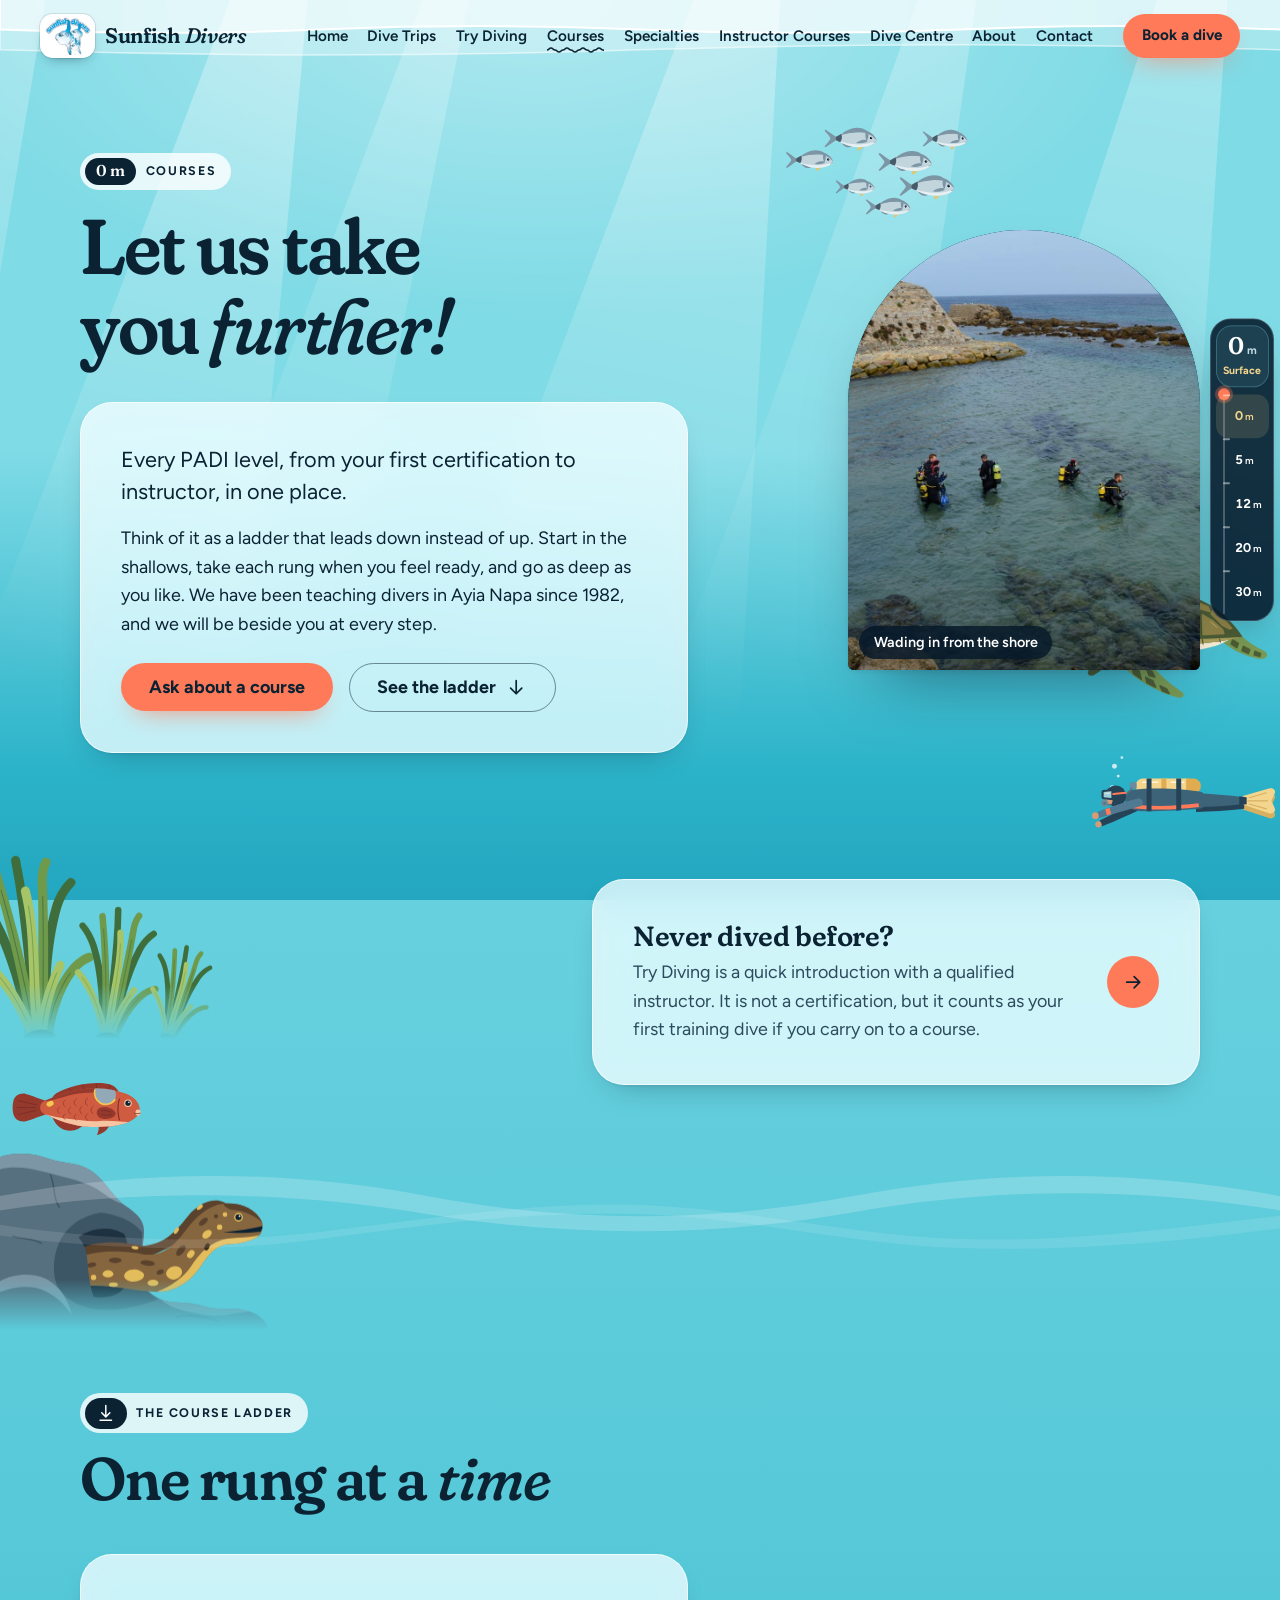
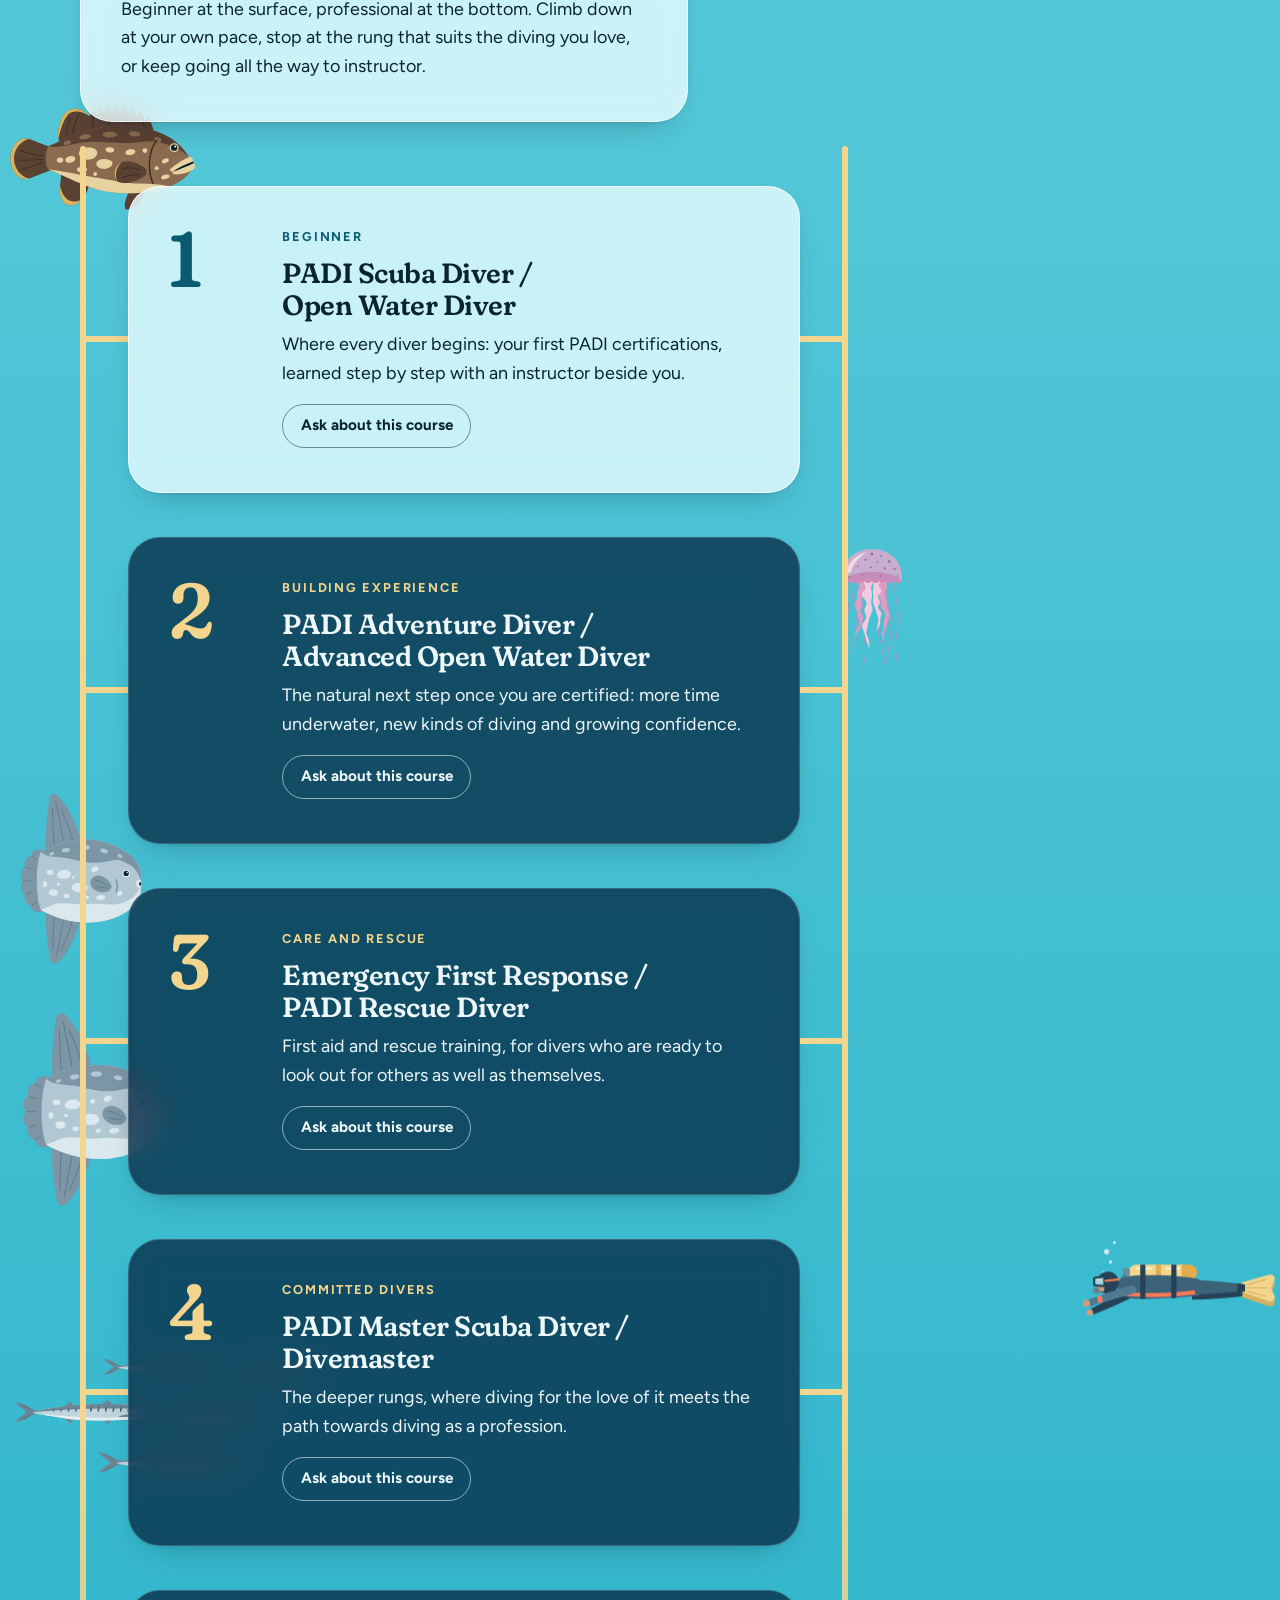
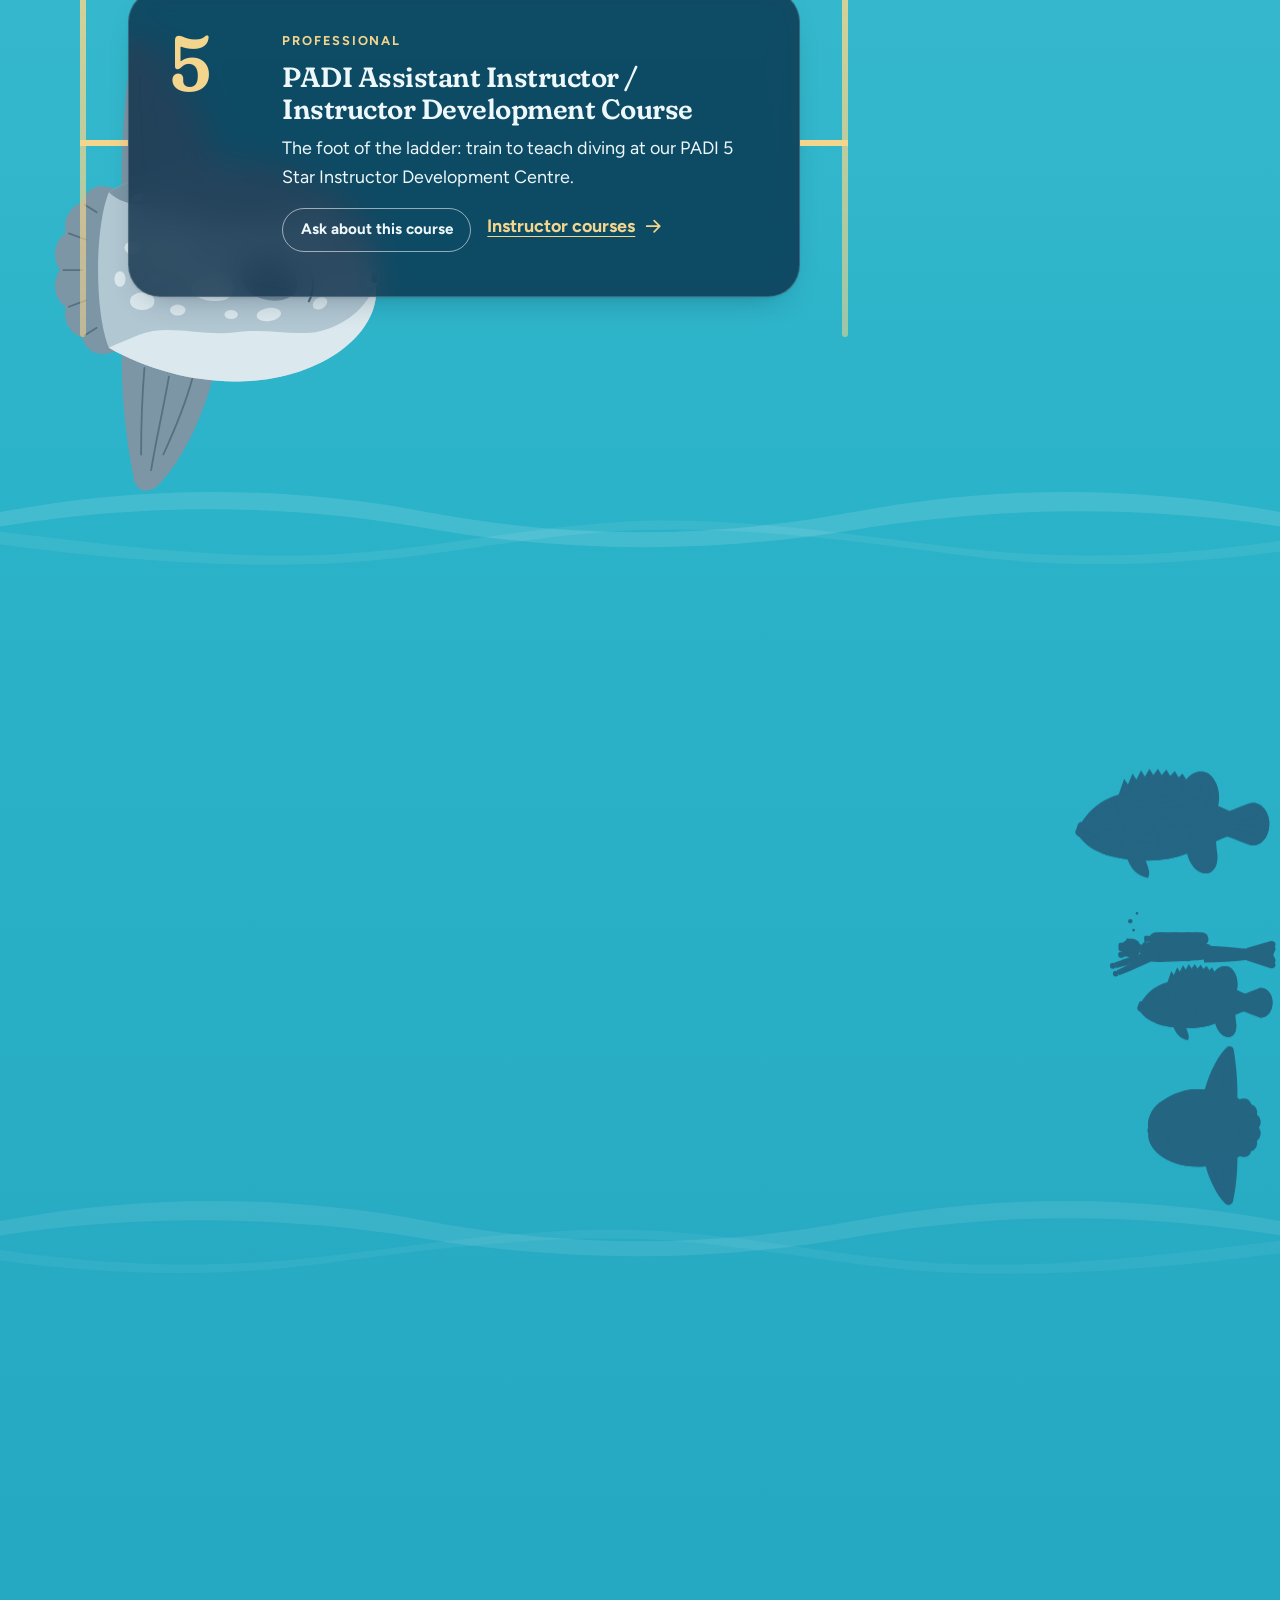
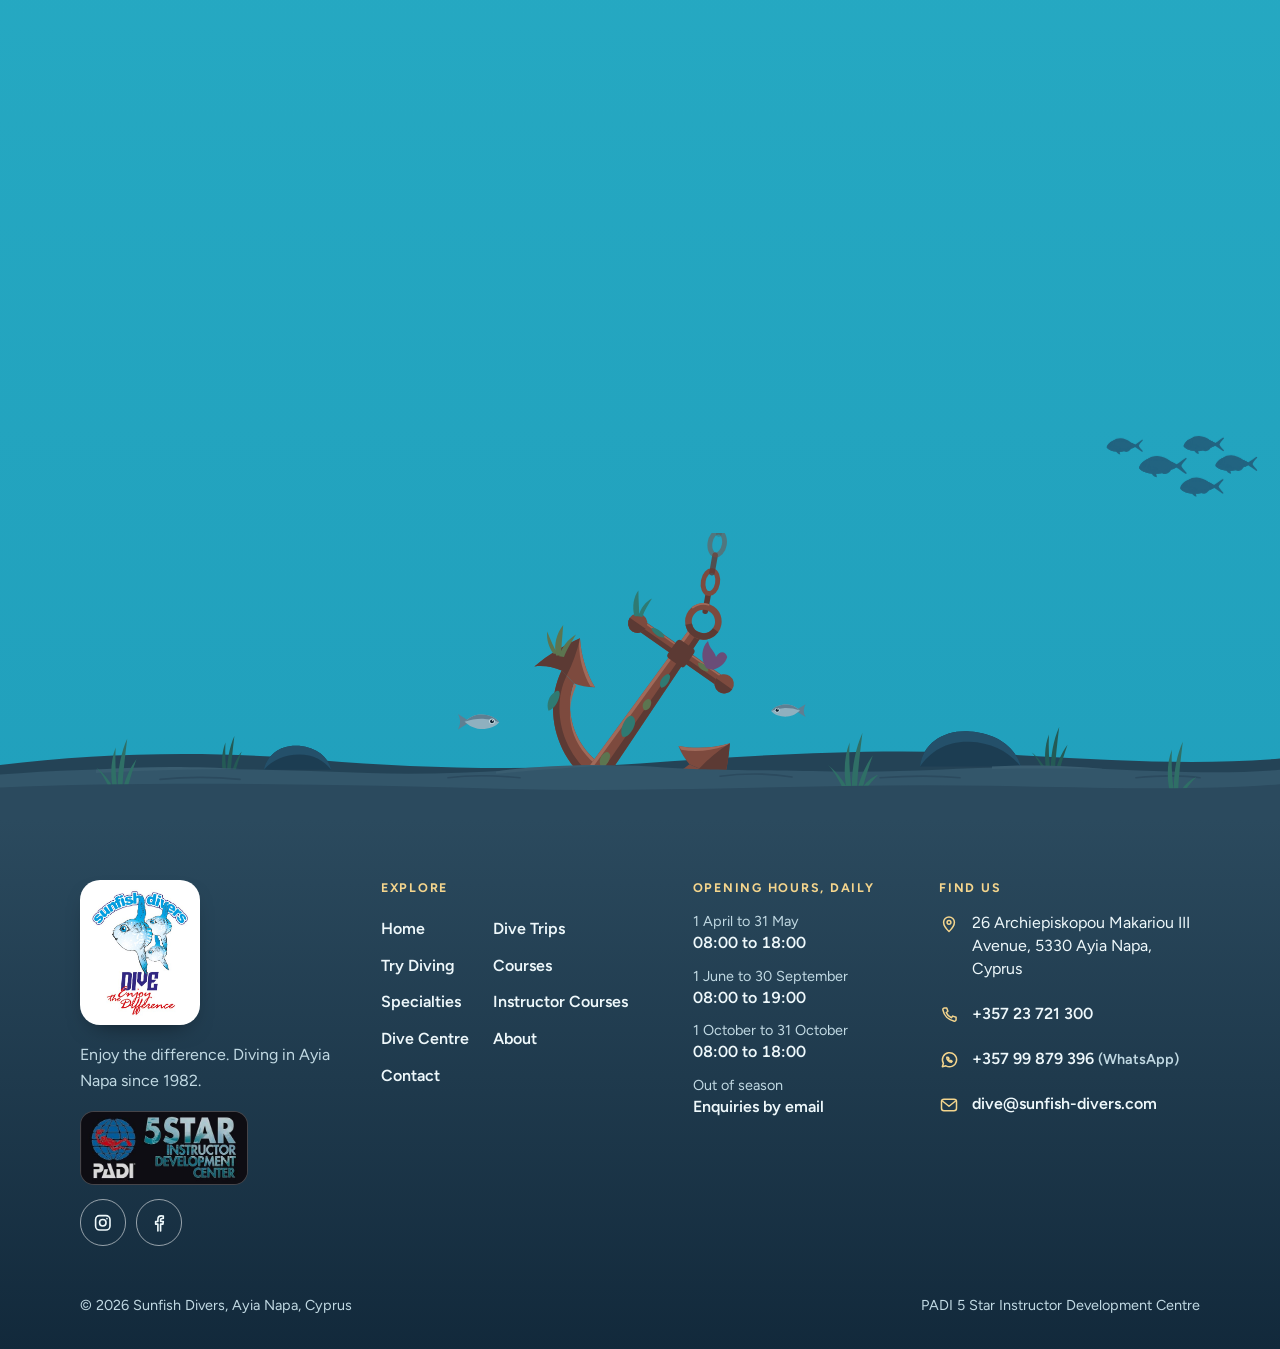
==== commit f5ac975e: "Add dive-site photos, shore training photo, divers and more sunfish - Place the nine owner-supplied " ====
--- a/courses.html
+++ b/courses.html
@@ -111,9 +111,9 @@
             </div>
           </div>
         </div>
-        <figure class="photo photo--portrait photo--arch photo--lift split__drop reveal" data-file="assets/img/courses-pool-training.jpg" style="--reveal-delay: 150ms; --photo-pos: 63% 50%">
-          <img src="assets/img/courses-pool-training.jpg" alt="Four divers kneeling on the floor of a swimming pool, facing a fifth diver in the foreground" loading="eager" fetchpriority="high" width="1200" height="900">
-          <figcaption>Training in the pool</figcaption>
+        <!-- STOCK PHOTO (illustrative): https://www.pexels.com/photo/men-diving-in-a-bay-11442926/. Replace with the centre's own photo of course training from the shore when available. --><figure class="photo photo--portrait photo--arch photo--lift split__drop reveal" data-file="assets/img/stock-divers-wading-into-shallow-bay.jpg" style="--reveal-delay: 150ms">
+          <img src="assets/img/stock-divers-wading-into-shallow-bay.jpg" alt="Five scuba divers wading waist-deep into a calm, clear bay beside a rocky shore" loading="eager" fetchpriority="high" width="800" height="1000">
+          <figcaption>Wading in from the shore</figcaption>
         </figure>
       </div>
     </div>
